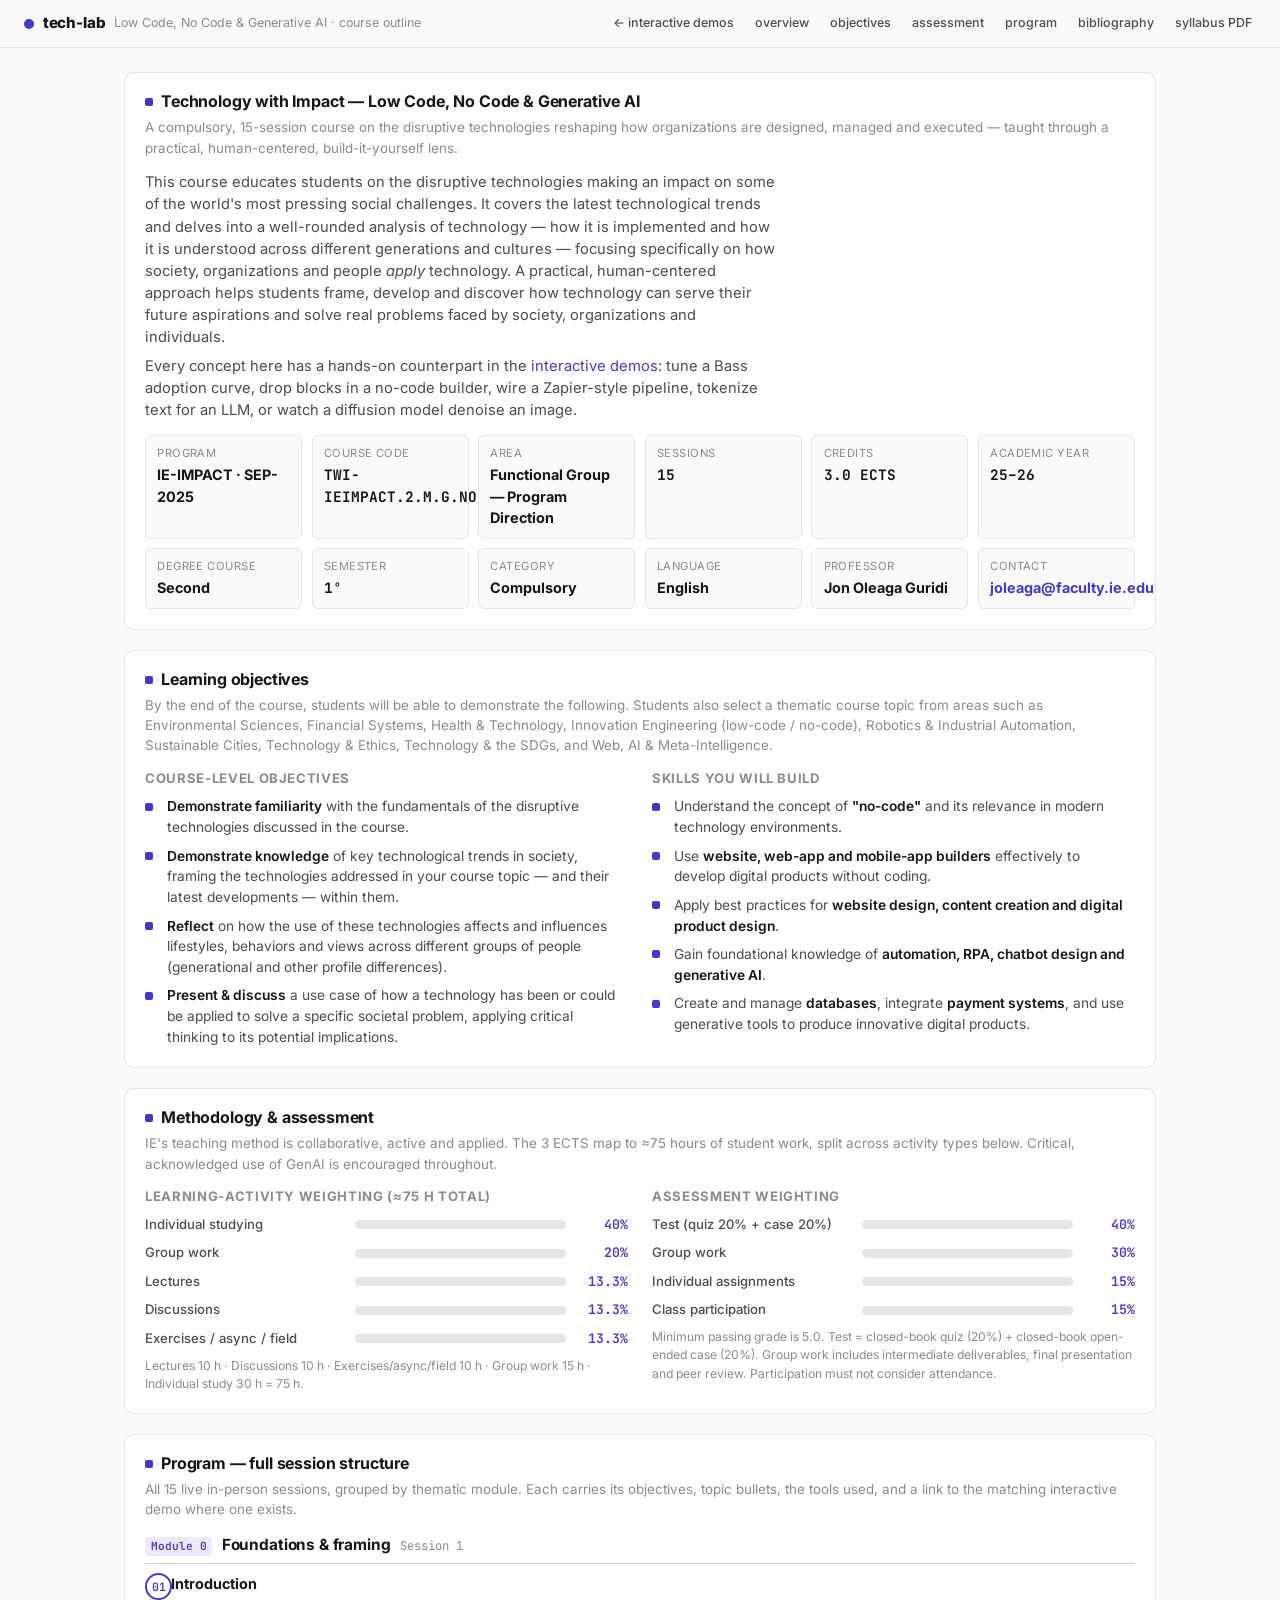
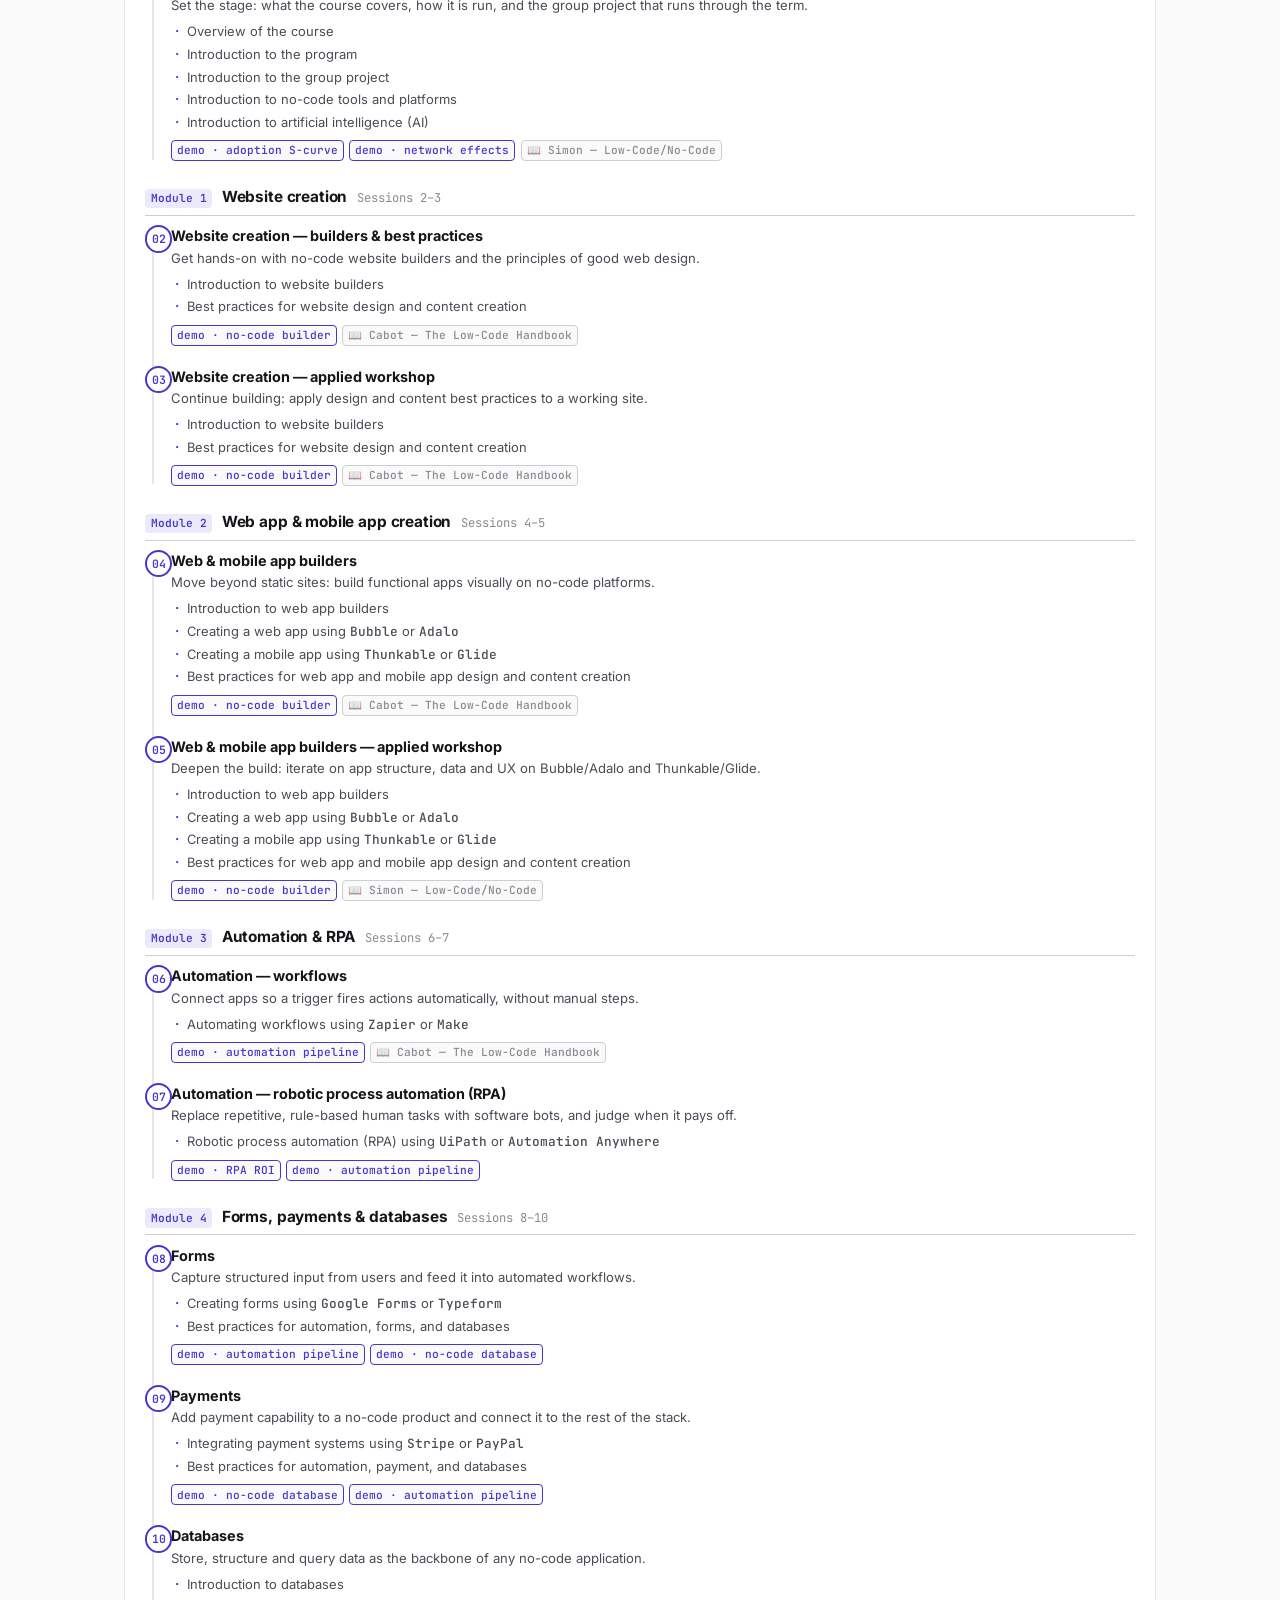
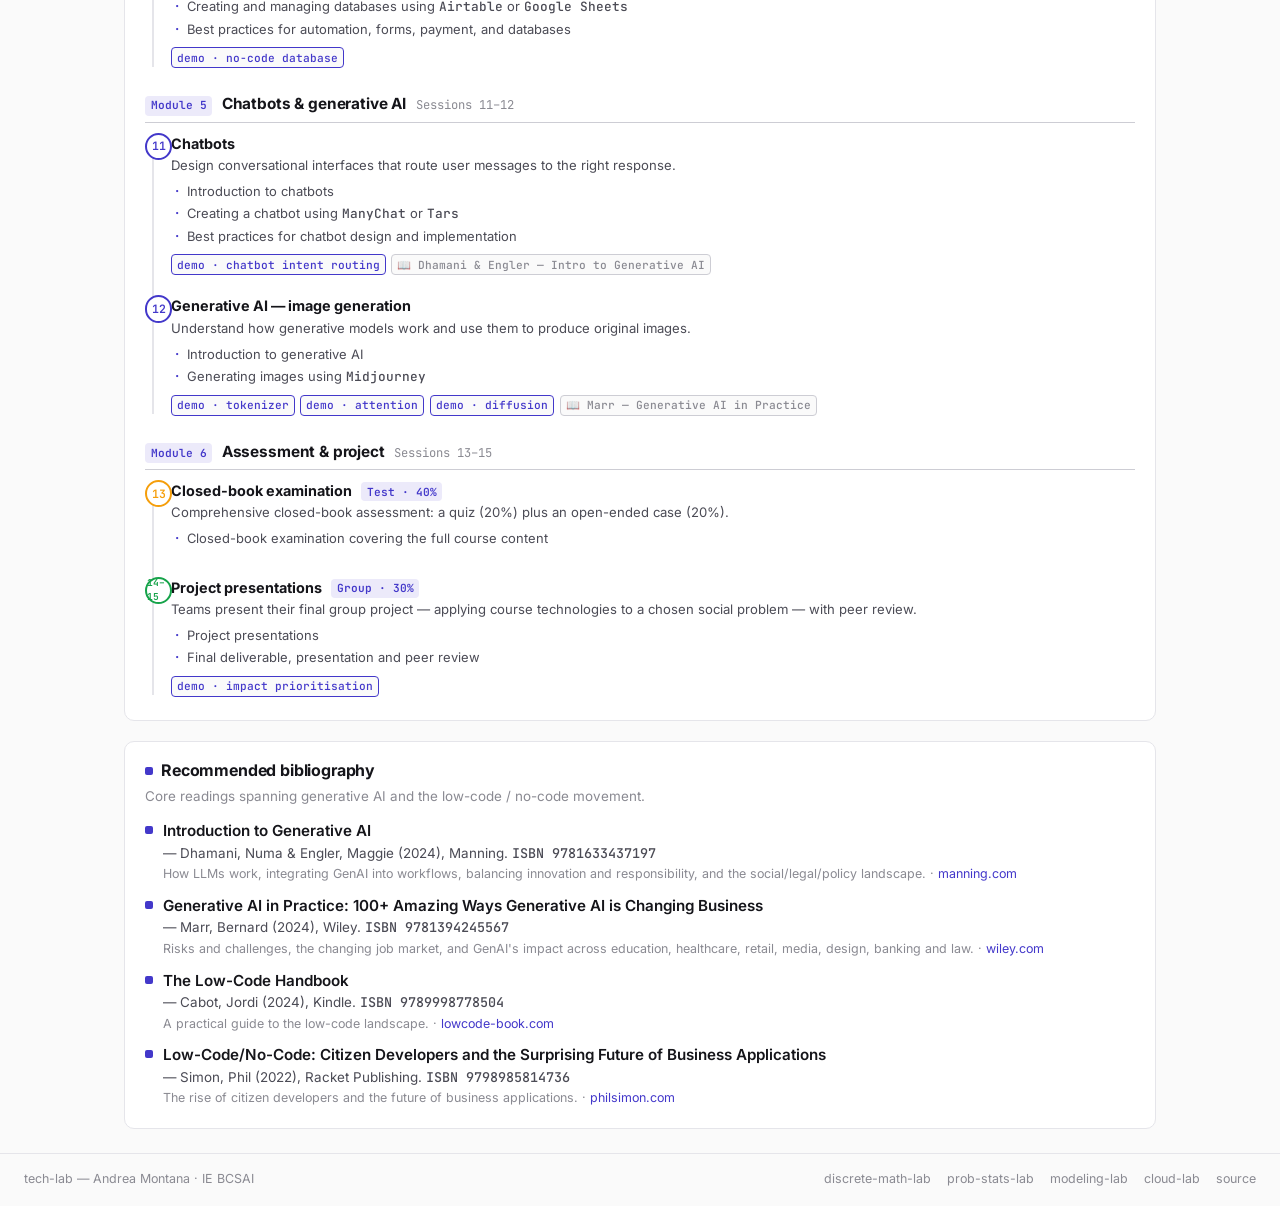
==== course.html @ c37dbdd1 "Add in-depth course-structure page (syllabus-driven)" ====
<!doctype html>
<html lang="en">
  <head>
    <meta charset="UTF-8" />
    <meta name="viewport" content="width=device-width, initial-scale=1.0" />
    <meta name="theme-color" content="#4338CA" />
    <link rel="icon" type="image/svg+xml" href="./favicon.svg" />
    <title>tech-lab · course outline — Low Code, No Code &amp; Generative AI</title>

    <link rel="preconnect" href="https://fonts.googleapis.com" />
    <link rel="preconnect" href="https://fonts.gstatic.com" crossorigin />
    <link href="https://fonts.googleapis.com/css2?family=Inter:wght@400;500;600;700;800&family=JetBrains+Mono:wght@400;500;600&display=swap" rel="stylesheet" />

    <link rel="stylesheet" href="./style.css" />

    <style>
      /* course.html — reuses every :root token from style.css; only adds
         layout helpers specific to the syllabus page. No new palette. */
      .lede { color: var(--ink-soft); font-size: 0.92rem; max-width: 70ch; margin: 0 0 0.85rem; }
      .lede + .lede { margin-top: -0.4rem; }

      /* meta grid */
      .meta-grid {
        display: grid; grid-template-columns: repeat(auto-fit, minmax(150px, 1fr));
        gap: 0.6rem; margin-top: 0.5rem;
      }
      .meta-cell {
        border: 1px solid var(--rule); border-radius: 6px;
        padding: 0.55rem 0.7rem; background: var(--bg);
      }
      .meta-cell .k { color: var(--muted); font-size: 0.7rem; text-transform: uppercase; letter-spacing: 0.04em; }
      .meta-cell .v { color: var(--ink); font-weight: 700; font-size: 0.9rem; margin-top: 0.15rem; }
      .meta-cell .v.mono { font-family: var(--font-mono); }

      /* objective list */
      ul.obj { list-style: none; margin: 0.4rem 0 0; padding: 0; display: flex; flex-direction: column; gap: 0.5rem; }
      ul.obj li {
        position: relative; padding-left: 1.4rem; color: var(--ink-soft); font-size: 0.86rem;
      }
      ul.obj li::before {
        content: ''; position: absolute; left: 0; top: 0.45em;
        width: 8px; height: 8px; border-radius: 2px; background: var(--accent);
      }
      ul.obj li strong { color: var(--ink); font-weight: 600; }

      /* % bars */
      .bars { display: flex; flex-direction: column; gap: 0.55rem; margin-top: 0.4rem; }
      .bar-row { display: grid; grid-template-columns: 200px 1fr 52px; align-items: center; gap: 0.6rem; font-size: 0.82rem; }
      .bar-row .lbl { color: var(--ink-soft); font-weight: 500; }
      .bar-track { background: var(--rule); border-radius: 999px; height: 9px; overflow: hidden; }
      .bar-fill { height: 100%; background: var(--accent); border-radius: 999px; }
      .bar-fill.soft { background: var(--accent-soft); border: 1px solid var(--accent); box-sizing: border-box; }
      .bar-row .pct { font-family: var(--font-mono); font-weight: 600; color: var(--accent); text-align: right; }
      .bar-note { color: var(--muted); font-size: 0.76rem; margin: 0.5rem 0 0; }
      @media (max-width: 560px) { .bar-row { grid-template-columns: 120px 1fr 44px; } }

      .twocol { display: grid; grid-template-columns: 1fr 1fr; gap: 1.5rem; }
      @media (max-width: 760px) { .twocol { grid-template-columns: 1fr; gap: 1rem; } }
      .twocol h3 { font-size: 0.82rem; text-transform: uppercase; letter-spacing: 0.05em; color: var(--muted); margin: 0 0 0.5rem; font-weight: 700; }

      /* module heading */
      .module { margin-top: 1.3rem; }
      .module:first-of-type { margin-top: 0.3rem; }
      .module-head {
        display: flex; align-items: baseline; gap: 0.6rem; flex-wrap: wrap;
        padding-bottom: 0.4rem; border-bottom: 1px solid var(--rule-h);
      }
      .module-head .mtag {
        font-family: var(--font-mono); font-size: 0.7rem; font-weight: 600;
        color: var(--accent); background: var(--accent-soft);
        padding: 0.12em 0.5em; border-radius: 4px; white-space: nowrap;
      }
      .module-head h3 { font-size: 0.96rem; font-weight: 700; color: var(--ink); margin: 0; letter-spacing: -0.01em; }
      .module-head .span { color: var(--muted); font-size: 0.76rem; font-family: var(--font-mono); }

      /* timeline of sessions */
      .timeline { position: relative; margin: 0.6rem 0 0; padding-left: 1.6rem; }
      .timeline::before {
        content: ''; position: absolute; left: 0.42rem; top: 0.3rem; bottom: 0.3rem;
        width: 2px; background: var(--rule);
      }
      .sess { position: relative; padding: 0 0 1.1rem; }
      .sess:last-child { padding-bottom: 0.2rem; }
      .sess .num {
        position: absolute; left: -1.6rem; top: 0;
        width: 1.7rem; height: 1.7rem; border-radius: 999px;
        background: var(--paper); border: 2px solid var(--accent);
        color: var(--accent); font-family: var(--font-mono); font-weight: 600; font-size: 0.72rem;
        display: flex; align-items: center; justify-content: center;
      }
      .sess.exam .num { border-color: var(--warn); color: var(--warn); }
      .sess.proj .num { border-color: var(--good); color: var(--good); font-size: 0.6rem; }
      .sess h4 { font-size: 0.9rem; font-weight: 700; color: var(--ink); margin: 0.15rem 0 0.1rem; }
      .sess .sobj { color: var(--ink-soft); font-size: 0.82rem; margin: 0 0 0.4rem; }
      .sess ul.topics { list-style: none; margin: 0 0 0.5rem; padding: 0; display: flex; flex-direction: column; gap: 0.2rem; }
      .sess ul.topics li { position: relative; padding-left: 1rem; color: var(--ink-soft); font-size: 0.81rem; }
      .sess ul.topics li::before { content: '·'; position: absolute; left: 0.25rem; color: var(--accent); font-weight: 700; }
      .sess ul.topics li .mono { font-family: var(--font-mono); font-size: 0.8rem; }

      .tags { display: flex; flex-wrap: wrap; gap: 0.35rem; }
      .tag {
        font-size: 0.7rem; font-family: var(--font-mono); font-weight: 500;
        color: var(--ink-soft); border: 1px solid var(--rule-h); border-radius: 4px;
        padding: 0.1em 0.45em; background: var(--bg);
      }
      .tag.demo-link { color: var(--accent); border-color: var(--accent); }
      .tag.read { color: var(--muted); }
      .tag.read::before { content: '📖 '; }

      .pill {
        display: inline-block; font-size: 0.7rem; font-family: var(--font-mono); font-weight: 600;
        color: var(--accent); background: var(--accent-soft); padding: 0.1em 0.5em; border-radius: 4px;
        margin-left: 0.4rem; vertical-align: middle;
      }
      .biblio { list-style: none; margin: 0.3rem 0 0; padding: 0; display: flex; flex-direction: column; gap: 0.7rem; }
      .biblio li { font-size: 0.84rem; color: var(--ink-soft); padding-left: 1.1rem; position: relative; }
      .biblio li::before { content: ''; position: absolute; left: 0; top: 0.45em; width: 8px; height: 8px; border-radius: 2px; background: var(--accent); }
      .biblio .title { color: var(--ink); font-weight: 600; }
      .biblio .meta { color: var(--muted); font-size: 0.78rem; }
    </style>
  </head>
  <body>
    <header>
      <div class="title">
        <span class="dot"></span><strong>tech-lab</strong>
        <span class="sub">Low Code, No Code &amp; Generative AI · course outline</span>
      </div>
      <nav>
        <a href="./index.html">← interactive demos</a>
        <a href="#overview">overview</a>
        <a href="#objectives">objectives</a>
        <a href="#assessment">assessment</a>
        <a href="#program">program</a>
        <a href="#biblio">bibliography</a>
        <a href="./SYLLABUS.pdf" target="_blank">syllabus PDF</a>
      </nav>
    </header>

    <main>
      <!-- OVERVIEW + META ------------------------------------------------ -->
      <section class="demo" id="overview">
        <h2>Technology with Impact — Low Code, No Code &amp; Generative AI</h2>
        <p class="cap">A compulsory, 15-session course on the disruptive technologies reshaping how organizations are
          designed, managed and executed — taught through a practical, human-centered, build-it-yourself lens.</p>
        <p class="lede">This course educates students on the disruptive technologies making an impact on some of the
          world's most pressing social challenges. It covers the latest technological trends and delves into a
          well-rounded analysis of technology — how it is implemented and how it is understood across different
          generations and cultures — focusing specifically on how society, organizations and people <em>apply</em>
          technology. A practical, human-centered approach helps students frame, develop and discover how technology can
          serve their future aspirations and solve real problems faced by society, organizations and individuals.</p>
        <p class="lede">Every concept here has a hands-on counterpart in the
          <a href="./index.html">interactive demos</a>: tune a Bass adoption curve, drop blocks in a no-code builder,
          wire a Zapier-style pipeline, tokenize text for an LLM, or watch a diffusion model denoise an image.</p>

        <div class="meta-grid">
          <div class="meta-cell"><div class="k">Program</div><div class="v">IE-IMPACT · SEP-2025</div></div>
          <div class="meta-cell"><div class="k">Course code</div><div class="v mono">TWI-IEIMPACT.2.M.G.NOCODE</div></div>
          <div class="meta-cell"><div class="k">Area</div><div class="v">Functional Group — Program Direction</div></div>
          <div class="meta-cell"><div class="k">Sessions</div><div class="v mono">15</div></div>
          <div class="meta-cell"><div class="k">Credits</div><div class="v mono">3.0 ECTS</div></div>
          <div class="meta-cell"><div class="k">Academic year</div><div class="v mono">25–26</div></div>
          <div class="meta-cell"><div class="k">Degree course</div><div class="v">Second</div></div>
          <div class="meta-cell"><div class="k">Semester</div><div class="v mono">1º</div></div>
          <div class="meta-cell"><div class="k">Category</div><div class="v">Compulsory</div></div>
          <div class="meta-cell"><div class="k">Language</div><div class="v">English</div></div>
          <div class="meta-cell"><div class="k">Professor</div><div class="v">Jon Oleaga Guridi</div></div>
          <div class="meta-cell"><div class="k">Contact</div><div class="v"><a href="mailto:joleaga@faculty.ie.edu">joleaga@faculty.ie.edu</a></div></div>
        </div>
      </section>

      <!-- LEARNING OBJECTIVES ------------------------------------------- -->
      <section class="demo" id="objectives">
        <h2>Learning objectives</h2>
        <p class="cap">By the end of the course, students will be able to demonstrate the following. Students also
          select a thematic course topic from areas such as Environmental Sciences, Financial Systems, Health &amp;
          Technology, Innovation Engineering (low-code / no-code), Robotics &amp; Industrial Automation, Sustainable
          Cities, Technology &amp; Ethics, Technology &amp; the SDGs, and Web, AI &amp; Meta-Intelligence.</p>
        <div class="twocol">
          <div>
            <h3>Course-level objectives</h3>
            <ul class="obj">
              <li><strong>Demonstrate familiarity</strong> with the fundamentals of the disruptive technologies discussed in the course.</li>
              <li><strong>Demonstrate knowledge</strong> of key technological trends in society, framing the technologies addressed in your course topic — and their latest developments — within them.</li>
              <li><strong>Reflect</strong> on how the use of these technologies affects and influences lifestyles, behaviors and views across different groups of people (generational and other profile differences).</li>
              <li><strong>Present &amp; discuss</strong> a use case of how a technology has been or could be applied to solve a specific societal problem, applying critical thinking to its potential implications.</li>
            </ul>
          </div>
          <div>
            <h3>Skills you will build</h3>
            <ul class="obj">
              <li>Understand the concept of <strong>"no-code"</strong> and its relevance in modern technology environments.</li>
              <li>Use <strong>website, web-app and mobile-app builders</strong> effectively to develop digital products without coding.</li>
              <li>Apply best practices for <strong>website design, content creation and digital product design</strong>.</li>
              <li>Gain foundational knowledge of <strong>automation, RPA, chatbot design and generative AI</strong>.</li>
              <li>Create and manage <strong>databases</strong>, integrate <strong>payment systems</strong>, and use generative tools to produce innovative digital products.</li>
            </ul>
          </div>
        </div>
      </section>

      <!-- METHODOLOGY + ASSESSMENT -------------------------------------- -->
      <section class="demo" id="assessment">
        <h2>Methodology &amp; assessment</h2>
        <p class="cap">IE's teaching method is collaborative, active and applied. The 3 ECTS map to ≈75 hours of student
          work, split across activity types below. Critical, acknowledged use of GenAI is encouraged throughout.</p>
        <div class="twocol">
          <div>
            <h3>Learning-activity weighting (≈75 h total)</h3>
            <div class="bars">
              <div class="bar-row"><span class="lbl">Individual studying</span><span class="bar-track"><span class="bar-fill" style="width:40%"></span></span><span class="pct">40%</span></div>
              <div class="bar-row"><span class="lbl">Group work</span><span class="bar-track"><span class="bar-fill" style="width:20%"></span></span><span class="pct">20%</span></div>
              <div class="bar-row"><span class="lbl">Lectures</span><span class="bar-track"><span class="bar-fill" style="width:13.3%"></span></span><span class="pct">13.3%</span></div>
              <div class="bar-row"><span class="lbl">Discussions</span><span class="bar-track"><span class="bar-fill" style="width:13.3%"></span></span><span class="pct">13.3%</span></div>
              <div class="bar-row"><span class="lbl">Exercises / async / field</span><span class="bar-track"><span class="bar-fill" style="width:13.3%"></span></span><span class="pct">13.3%</span></div>
            </div>
            <p class="bar-note">Lectures 10 h · Discussions 10 h · Exercises/async/field 10 h · Group work 15 h · Individual study 30 h = 75 h.</p>
          </div>
          <div>
            <h3>Assessment weighting</h3>
            <div class="bars">
              <div class="bar-row"><span class="lbl">Test (quiz 20% + case 20%)</span><span class="bar-track"><span class="bar-fill" style="width:40%"></span></span><span class="pct">40%</span></div>
              <div class="bar-row"><span class="lbl">Group work</span><span class="bar-track"><span class="bar-fill" style="width:30%"></span></span><span class="pct">30%</span></div>
              <div class="bar-row"><span class="lbl">Individual assignments</span><span class="bar-track"><span class="bar-fill" style="width:15%"></span></span><span class="pct">15%</span></div>
              <div class="bar-row"><span class="lbl">Class participation</span><span class="bar-track"><span class="bar-fill" style="width:15%"></span></span><span class="pct">15%</span></div>
            </div>
            <p class="bar-note">Minimum passing grade is 5.0. Test = closed-book quiz (20%) + closed-book open-ended
              case (20%). Group work includes intermediate deliverables, final presentation and peer review.
              Participation must not consider attendance.</p>
          </div>
        </div>
      </section>

      <!-- FULL PROGRAM -------------------------------------------------- -->
      <section class="demo" id="program">
        <h2>Program — full session structure</h2>
        <p class="cap">All 15 live in-person sessions, grouped by thematic module. Each carries its objectives, topic
          bullets, the tools used, and a link to the matching interactive demo where one exists.</p>

        <!-- MODULE 0 -->
        <div class="module">
          <div class="module-head">
            <span class="mtag">Module 0</span>
            <h3>Foundations &amp; framing</h3>
            <span class="span">Session 1</span>
          </div>
          <div class="timeline">
            <div class="sess">
              <span class="num">01</span>
              <h4>Introduction</h4>
              <p class="sobj">Set the stage: what the course covers, how it is run, and the group project that runs through the term.</p>
              <ul class="topics">
                <li>Overview of the course</li>
                <li>Introduction to the program</li>
                <li>Introduction to the group project</li>
                <li>Introduction to no-code tools and platforms</li>
                <li>Introduction to artificial intelligence (AI)</li>
              </ul>
              <div class="tags">
                <a class="tag demo-link" href="./index.html#scurve">demo · adoption S-curve</a>
                <a class="tag demo-link" href="./index.html#network">demo · network effects</a>
                <span class="tag read">Simon — Low-Code/No-Code</span>
              </div>
            </div>
          </div>
        </div>

        <!-- MODULE 1 -->
        <div class="module">
          <div class="module-head">
            <span class="mtag">Module 1</span>
            <h3>Website creation</h3>
            <span class="span">Sessions 2–3</span>
          </div>
          <div class="timeline">
            <div class="sess">
              <span class="num">02</span>
              <h4>Website creation — builders &amp; best practices</h4>
              <p class="sobj">Get hands-on with no-code website builders and the principles of good web design.</p>
              <ul class="topics">
                <li>Introduction to website builders</li>
                <li>Best practices for website design and content creation</li>
              </ul>
              <div class="tags">
                <a class="tag demo-link" href="./index.html#nocode">demo · no-code builder</a>
                <span class="tag read">Cabot — The Low-Code Handbook</span>
              </div>
            </div>
            <div class="sess">
              <span class="num">03</span>
              <h4>Website creation — applied workshop</h4>
              <p class="sobj">Continue building: apply design and content best practices to a working site.</p>
              <ul class="topics">
                <li>Introduction to website builders</li>
                <li>Best practices for website design and content creation</li>
              </ul>
              <div class="tags">
                <a class="tag demo-link" href="./index.html#nocode">demo · no-code builder</a>
                <span class="tag read">Cabot — The Low-Code Handbook</span>
              </div>
            </div>
          </div>
        </div>

        <!-- MODULE 2 -->
        <div class="module">
          <div class="module-head">
            <span class="mtag">Module 2</span>
            <h3>Web app &amp; mobile app creation</h3>
            <span class="span">Sessions 4–5</span>
          </div>
          <div class="timeline">
            <div class="sess">
              <span class="num">04</span>
              <h4>Web &amp; mobile app builders</h4>
              <p class="sobj">Move beyond static sites: build functional apps visually on no-code platforms.</p>
              <ul class="topics">
                <li>Introduction to web app builders</li>
                <li>Creating a web app using <span class="mono">Bubble</span> or <span class="mono">Adalo</span></li>
                <li>Creating a mobile app using <span class="mono">Thunkable</span> or <span class="mono">Glide</span></li>
                <li>Best practices for web app and mobile app design and content creation</li>
              </ul>
              <div class="tags">
                <a class="tag demo-link" href="./index.html#nocode">demo · no-code builder</a>
                <span class="tag read">Cabot — The Low-Code Handbook</span>
              </div>
            </div>
            <div class="sess">
              <span class="num">05</span>
              <h4>Web &amp; mobile app builders — applied workshop</h4>
              <p class="sobj">Deepen the build: iterate on app structure, data and UX on Bubble/Adalo and Thunkable/Glide.</p>
              <ul class="topics">
                <li>Introduction to web app builders</li>
                <li>Creating a web app using <span class="mono">Bubble</span> or <span class="mono">Adalo</span></li>
                <li>Creating a mobile app using <span class="mono">Thunkable</span> or <span class="mono">Glide</span></li>
                <li>Best practices for web app and mobile app design and content creation</li>
              </ul>
              <div class="tags">
                <a class="tag demo-link" href="./index.html#nocode">demo · no-code builder</a>
                <span class="tag read">Simon — Low-Code/No-Code</span>
              </div>
            </div>
          </div>
        </div>

        <!-- MODULE 3 -->
        <div class="module">
          <div class="module-head">
            <span class="mtag">Module 3</span>
            <h3>Automation &amp; RPA</h3>
            <span class="span">Sessions 6–7</span>
          </div>
          <div class="timeline">
            <div class="sess">
              <span class="num">06</span>
              <h4>Automation — workflows</h4>
              <p class="sobj">Connect apps so a trigger fires actions automatically, without manual steps.</p>
              <ul class="topics">
                <li>Automating workflows using <span class="mono">Zapier</span> or <span class="mono">Make</span></li>
              </ul>
              <div class="tags">
                <a class="tag demo-link" href="./index.html#flow">demo · automation pipeline</a>
                <span class="tag read">Cabot — The Low-Code Handbook</span>
              </div>
            </div>
            <div class="sess">
              <span class="num">07</span>
              <h4>Automation — robotic process automation (RPA)</h4>
              <p class="sobj">Replace repetitive, rule-based human tasks with software bots, and judge when it pays off.</p>
              <ul class="topics">
                <li>Robotic process automation (RPA) using <span class="mono">UiPath</span> or <span class="mono">Automation Anywhere</span></li>
              </ul>
              <div class="tags">
                <a class="tag demo-link" href="./index.html#rpa">demo · RPA ROI</a>
                <a class="tag demo-link" href="./index.html#flow">demo · automation pipeline</a>
              </div>
            </div>
          </div>
        </div>

        <!-- MODULE 4 -->
        <div class="module">
          <div class="module-head">
            <span class="mtag">Module 4</span>
            <h3>Forms, payments &amp; databases</h3>
            <span class="span">Sessions 8–10</span>
          </div>
          <div class="timeline">
            <div class="sess">
              <span class="num">08</span>
              <h4>Forms</h4>
              <p class="sobj">Capture structured input from users and feed it into automated workflows.</p>
              <ul class="topics">
                <li>Creating forms using <span class="mono">Google Forms</span> or <span class="mono">Typeform</span></li>
                <li>Best practices for automation, forms, and databases</li>
              </ul>
              <div class="tags">
                <a class="tag demo-link" href="./index.html#flow">demo · automation pipeline</a>
                <a class="tag demo-link" href="./index.html#db">demo · no-code database</a>
              </div>
            </div>
            <div class="sess">
              <span class="num">09</span>
              <h4>Payments</h4>
              <p class="sobj">Add payment capability to a no-code product and connect it to the rest of the stack.</p>
              <ul class="topics">
                <li>Integrating payment systems using <span class="mono">Stripe</span> or <span class="mono">PayPal</span></li>
                <li>Best practices for automation, payment, and databases</li>
              </ul>
              <div class="tags">
                <a class="tag demo-link" href="./index.html#db">demo · no-code database</a>
                <a class="tag demo-link" href="./index.html#flow">demo · automation pipeline</a>
              </div>
            </div>
            <div class="sess">
              <span class="num">10</span>
              <h4>Databases</h4>
              <p class="sobj">Store, structure and query data as the backbone of any no-code application.</p>
              <ul class="topics">
                <li>Introduction to databases</li>
                <li>Creating and managing databases using <span class="mono">Airtable</span> or <span class="mono">Google Sheets</span></li>
                <li>Best practices for automation, forms, payment, and databases</li>
              </ul>
              <div class="tags">
                <a class="tag demo-link" href="./index.html#db">demo · no-code database</a>
              </div>
            </div>
          </div>
        </div>

        <!-- MODULE 5 -->
        <div class="module">
          <div class="module-head">
            <span class="mtag">Module 5</span>
            <h3>Chatbots &amp; generative AI</h3>
            <span class="span">Sessions 11–12</span>
          </div>
          <div class="timeline">
            <div class="sess">
              <span class="num">11</span>
              <h4>Chatbots</h4>
              <p class="sobj">Design conversational interfaces that route user messages to the right response.</p>
              <ul class="topics">
                <li>Introduction to chatbots</li>
                <li>Creating a chatbot using <span class="mono">ManyChat</span> or <span class="mono">Tars</span></li>
                <li>Best practices for chatbot design and implementation</li>
              </ul>
              <div class="tags">
                <a class="tag demo-link" href="./index.html#bot">demo · chatbot intent routing</a>
                <span class="tag read">Dhamani &amp; Engler — Intro to Generative AI</span>
              </div>
            </div>
            <div class="sess">
              <span class="num">12</span>
              <h4>Generative AI — image generation</h4>
              <p class="sobj">Understand how generative models work and use them to produce original images.</p>
              <ul class="topics">
                <li>Introduction to generative AI</li>
                <li>Generating images using <span class="mono">Midjourney</span></li>
              </ul>
              <div class="tags">
                <a class="tag demo-link" href="./index.html#token">demo · tokenizer</a>
                <a class="tag demo-link" href="./index.html#attn">demo · attention</a>
                <a class="tag demo-link" href="./index.html#diffusion">demo · diffusion</a>
                <span class="tag read">Marr — Generative AI in Practice</span>
              </div>
            </div>
          </div>
        </div>

        <!-- MODULE 6 -->
        <div class="module">
          <div class="module-head">
            <span class="mtag">Module 6</span>
            <h3>Assessment &amp; project</h3>
            <span class="span">Sessions 13–15</span>
          </div>
          <div class="timeline">
            <div class="sess exam">
              <span class="num">13</span>
              <h4>Closed-book examination <span class="pill">Test · 40%</span></h4>
              <p class="sobj">Comprehensive closed-book assessment: a quiz (20%) plus an open-ended case (20%).</p>
              <ul class="topics">
                <li>Closed-book examination covering the full course content</li>
              </ul>
            </div>
            <div class="sess proj">
              <span class="num">14–15</span>
              <h4>Project presentations <span class="pill">Group · 30%</span></h4>
              <p class="sobj">Teams present their final group project — applying course technologies to a chosen social problem — with peer review.</p>
              <ul class="topics">
                <li>Project presentations</li>
                <li>Final deliverable, presentation and peer review</li>
              </ul>
              <div class="tags">
                <a class="tag demo-link" href="./index.html#sdg">demo · impact prioritisation</a>
              </div>
            </div>
          </div>
        </div>
      </section>

      <!-- BIBLIOGRAPHY -------------------------------------------------- -->
      <section class="demo" id="biblio">
        <h2>Recommended bibliography</h2>
        <p class="cap">Core readings spanning generative AI and the low-code / no-code movement.</p>
        <ul class="biblio">
          <li>
            <span class="title">Introduction to Generative AI</span> — Dhamani, Numa &amp; Engler, Maggie (2024), Manning. <span class="mono">ISBN 9781633437197</span><br/>
            <span class="meta">How LLMs work, integrating GenAI into workflows, balancing innovation and responsibility, and the social/legal/policy landscape. ·
            <a href="https://www.manning.com/books/introduction-to-generative-ai" target="_blank">manning.com</a></span>
          </li>
          <li>
            <span class="title">Generative AI in Practice: 100+ Amazing Ways Generative AI is Changing Business</span> — Marr, Bernard (2024), Wiley. <span class="mono">ISBN 9781394245567</span><br/>
            <span class="meta">Risks and challenges, the changing job market, and GenAI's impact across education, healthcare, retail, media, design, banking and law. ·
            <a href="https://www.wiley.com/en-es/Generative+AI+in+Practice%3A+100%2B+Amazing+Ways+Generative+Artificial+Intelligence+is+Changing+Business+and+Society-p-9781394254248" target="_blank">wiley.com</a></span>
          </li>
          <li>
            <span class="title">The Low-Code Handbook</span> — Cabot, Jordi (2024), Kindle. <span class="mono">ISBN 9789998778504</span><br/>
            <span class="meta">A practical guide to the low-code landscape. · <a href="https://lowcode-book.com/" target="_blank">lowcode-book.com</a></span>
          </li>
          <li>
            <span class="title">Low-Code/No-Code: Citizen Developers and the Surprising Future of Business Applications</span> — Simon, Phil (2022), Racket Publishing. <span class="mono">ISBN 9798985814736</span><br/>
            <span class="meta">The rise of citizen developers and the future of business applications. · <a href="https://www.philsimon.com/books/low-code-no-code/" target="_blank">philsimon.com</a></span>
          </li>
        </ul>
      </section>
    </main>

    <footer>
      <span>tech-lab — Andrea Montana · IE BCSAI</span>
      <span class="more">
        <a href="https://github.com/andreaisabelmontana/discrete-math-lab" target="_blank">discrete-math-lab</a>
        <a href="https://github.com/andreaisabelmontana/prob-stats-lab" target="_blank">prob-stats-lab</a>
        <a href="https://github.com/andreaisabelmontana/modeling-lab" target="_blank">modeling-lab</a>
        <a href="https://github.com/andreaisabelmontana/cloud-lab" target="_blank">cloud-lab</a>
        <a href="https://github.com/andreaisabelmontana/tech-lab" target="_blank">source</a>
      </span>
    </footer>
  </body>
</html>
---- style.css ----
/* ============================================================
   tech-lab · the *-lab series design language.
   Minimal: paper white, charcoal ink, one accent, monospace numerics.
   ============================================================ */
:root {
  --bg:       #FAFAFA;
  --paper:    #FFFFFF;
  --ink:      #15151A;
  --ink-soft: #4B4B55;
  --muted:    #8A8A92;
  --rule:     #E5E5EA;
  --rule-h:   #CDCDD4;
  --accent:   #4338CA;
  --accent-soft: rgba(67, 56, 202, 0.10);
  --good:     #16A34A;
  --warn:     #F59E0B;
  --bad:      #DC2626;

  --font-sans: 'Inter', -apple-system, BlinkMacSystemFont, 'Segoe UI', Roboto, sans-serif;
  --font-mono: 'JetBrains Mono', ui-monospace, Menlo, Consolas, monospace;
}

* { box-sizing: border-box; }
html, body { margin: 0; padding: 0; background: var(--bg); color: var(--ink); font-family: var(--font-sans); -webkit-font-smoothing: antialiased; }
body { font-size: 15px; line-height: 1.5; }

a { color: var(--accent); text-decoration: none; border-bottom: 1px dotted transparent; transition: border-color 120ms; }
a:hover { border-bottom-color: var(--accent); }

/* HEADER */
header {
  position: sticky; top: 0; z-index: 30;
  display: flex; align-items: center; justify-content: space-between;
  gap: 1rem; padding: 0.75rem 1.5rem;
  background: rgba(250,250,250,0.92);
  backdrop-filter: saturate(140%) blur(8px);
  border-bottom: 1px solid var(--rule);
}
.title { display: flex; align-items: center; gap: 0.55rem; font-size: 0.95rem; }
.title .dot { width: 10px; height: 10px; border-radius: 999px; background: var(--accent); }
.title strong { font-weight: 800; letter-spacing: -0.01em; }
.title .sub { color: var(--muted); font-size: 0.78rem; }
nav { display: flex; gap: 0.85rem; flex-wrap: wrap; }
nav a {
  color: var(--ink-soft); font-size: 0.78rem; font-weight: 500;
  padding: 0.15em 0.3em;
  border-bottom: 1px dotted transparent;
}
nav a:hover { color: var(--accent); border-bottom-color: var(--accent); }

main { max-width: 1080px; margin: 0 auto; padding: 1.5rem; display: flex; flex-direction: column; gap: 1.25rem; }

/* DEMO CARD */
.demo {
  background: var(--paper);
  border: 1px solid var(--rule);
  border-radius: 10px;
  padding: 1rem 1.25rem 1.25rem;
}
.demo h2 {
  font-size: 1rem; font-weight: 700; letter-spacing: -0.01em;
  margin: 0 0 0.25rem;
  color: var(--ink);
}
.demo h2::before {
  content: ''; display: inline-block;
  width: 8px; height: 8px; border-radius: 2px;
  background: var(--accent);
  margin-right: 0.5em; transform: translateY(-1px);
}
.cap { color: var(--muted); font-size: 0.84rem; margin: 0 0 0.85rem; }

.row {
  display: grid; grid-template-columns: minmax(0, 1.5fr) minmax(220px, 1fr);
  gap: 1rem;
}
@media (max-width: 760px) { .row { grid-template-columns: 1fr; } }

.canvas-wrap {
  background: var(--paper);
  border: 1px solid var(--rule);
  border-radius: 6px;
  overflow: hidden;
}
canvas { display: block; width: 100%; height: auto; }

.ctrls {
  display: flex; flex-direction: column; gap: 0.65rem;
  font-size: 0.84rem;
}
.ctrls label {
  display: flex; flex-direction: column; gap: 0.25rem;
  color: var(--ink-soft);
  font-weight: 500;
}
.ctrls label .mono { color: var(--ink); font-weight: 600; font-size: 0.86rem; }
.ctrls label.check {
  flex-direction: row; align-items: center; gap: 0.4em; cursor: pointer;
}

select, input[type=range], input[type=text], button.btn {
  font-family: inherit; font-size: 0.86rem;
}
select, input[type=text] {
  padding: 0.4em 0.6em;
  border: 1px solid var(--rule-h);
  border-radius: 4px;
  background: var(--paper);
  color: var(--ink);
}
input[type=text] { font-family: var(--font-mono); width: 100%; }
select:focus, input[type=text]:focus { outline: none; border-color: var(--accent); }

.hint { color: var(--muted); font-size: 0.76rem; margin: 0.2rem 0 0; min-height: 1em; }
.hint.err { color: var(--bad); }

input[type=range] {
  -webkit-appearance: none; appearance: none;
  width: 100%; height: 4px;
  background: var(--rule);
  border-radius: 999px;
}
input[type=range]::-webkit-slider-thumb,
input[type=range]::-moz-range-thumb {
  -webkit-appearance: none; appearance: none;
  width: 14px; height: 14px; border-radius: 999px;
  background: var(--accent); border: 0; cursor: pointer;
}

button.btn {
  background: var(--accent); color: #fff; border: 0;
  padding: 0.45em 0.85em; border-radius: 4px; cursor: pointer;
  font-weight: 600;
}
button.btn:hover { filter: brightness(0.92); }
button.btn:active { transform: translateY(1px); }

.readout {
  display: flex; justify-content: space-between; align-items: baseline;
  font-size: 0.82rem;
  padding-top: 0.2rem;
  border-top: 1px dotted var(--rule);
}
.readout span { color: var(--muted); }
.readout strong { color: var(--ink); font-weight: 700; }
.readout strong.big { font-size: 1.15rem; color: var(--accent); }

.mono { font-family: var(--font-mono); font-weight: 500; }

/* FOOTER */
footer {
  border-top: 1px solid var(--rule);
  padding: 1rem 1.5rem;
  display: flex; justify-content: space-between;
  font-size: 0.78rem;
  color: var(--muted);
  flex-wrap: wrap; gap: 0.5rem;
}
footer .more { display: flex; gap: 1rem; }
footer a { color: var(--muted); }
footer a:hover { color: var(--accent); }

/* KaTeX shrink */
.katex { font-size: 0.95em; }
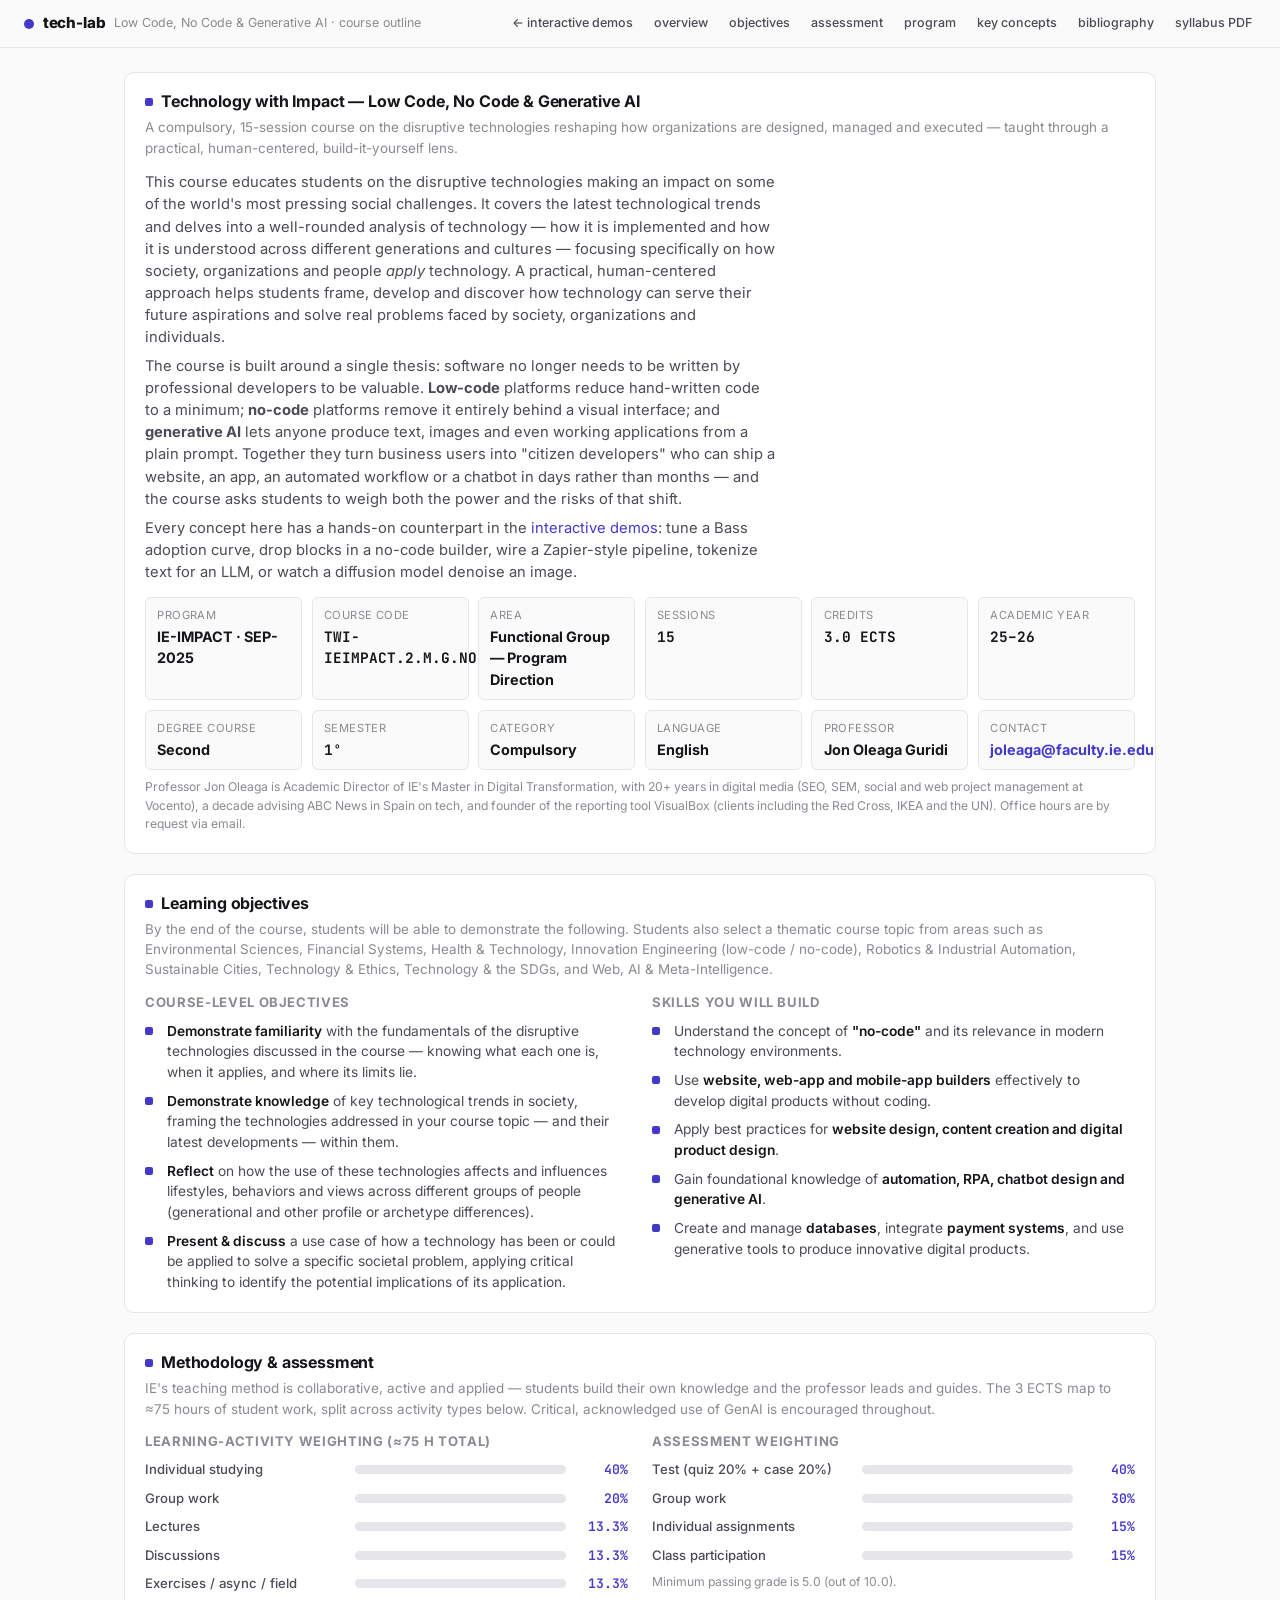
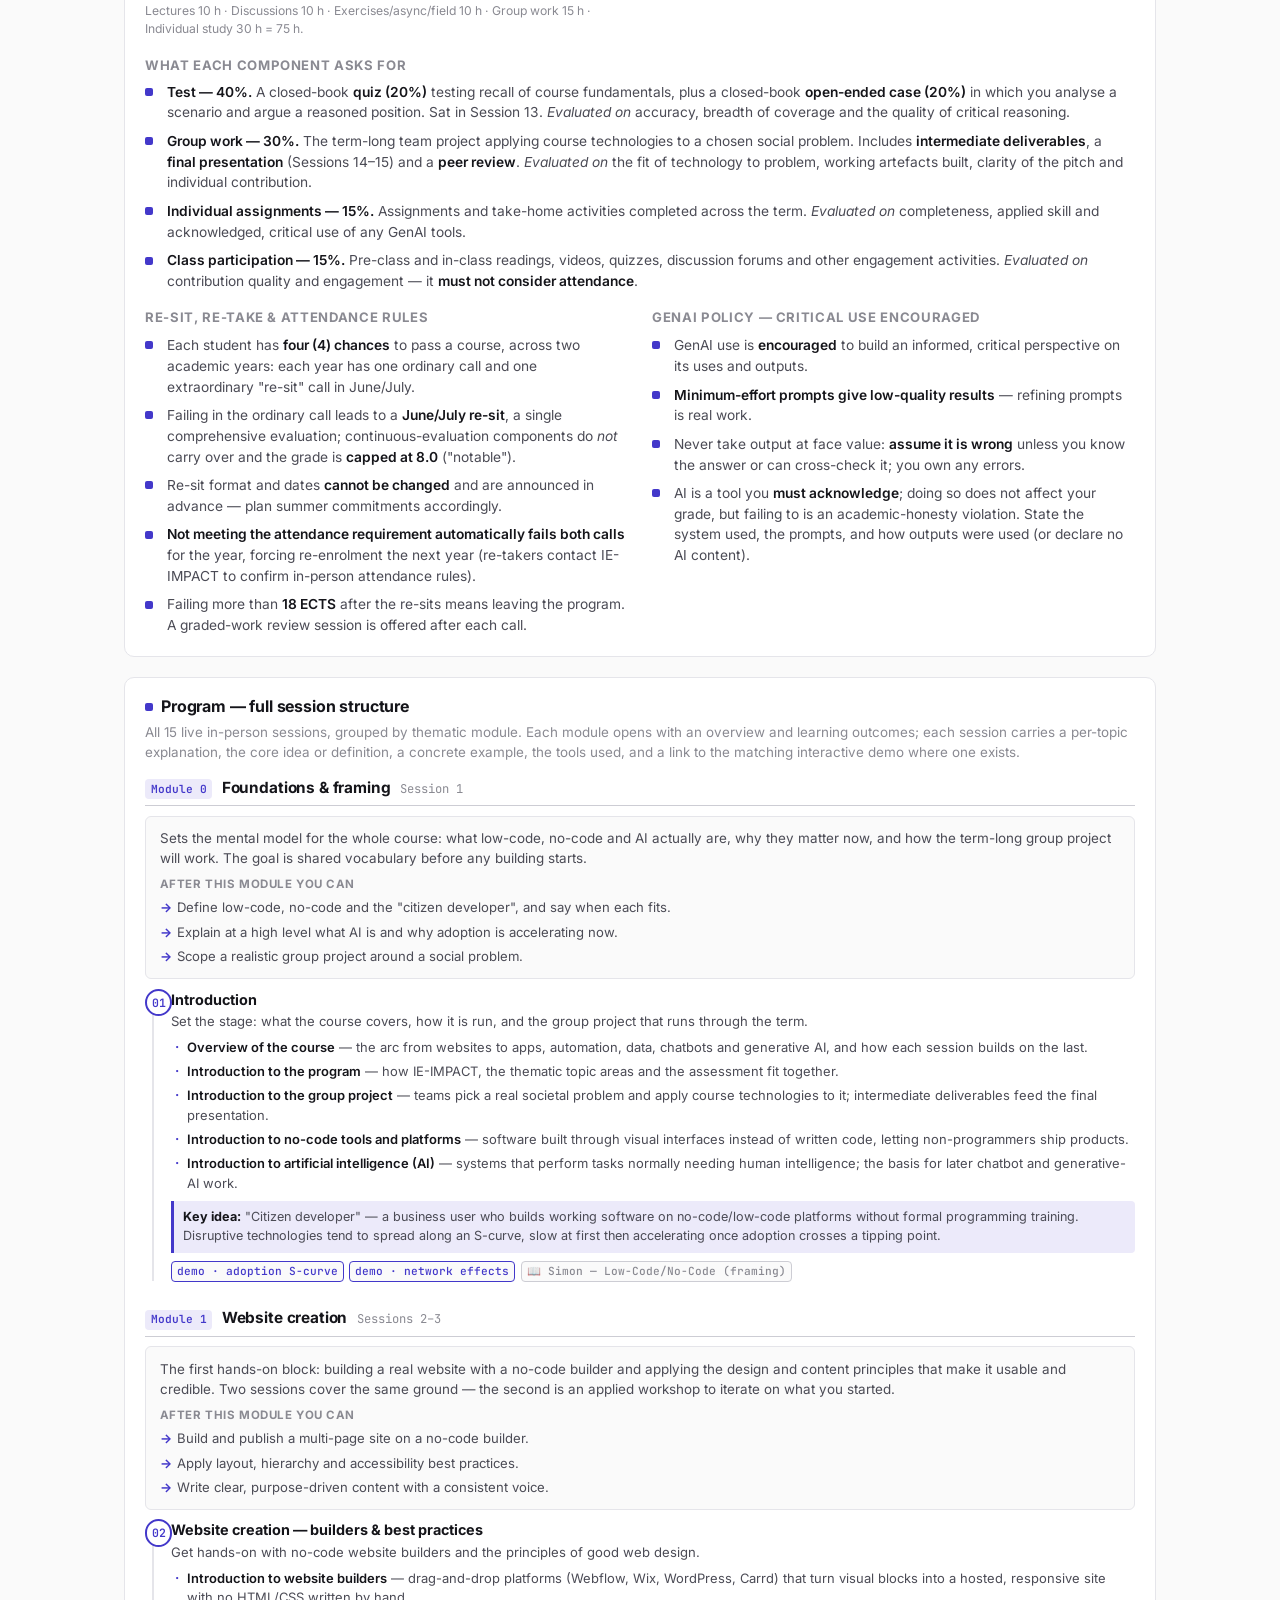
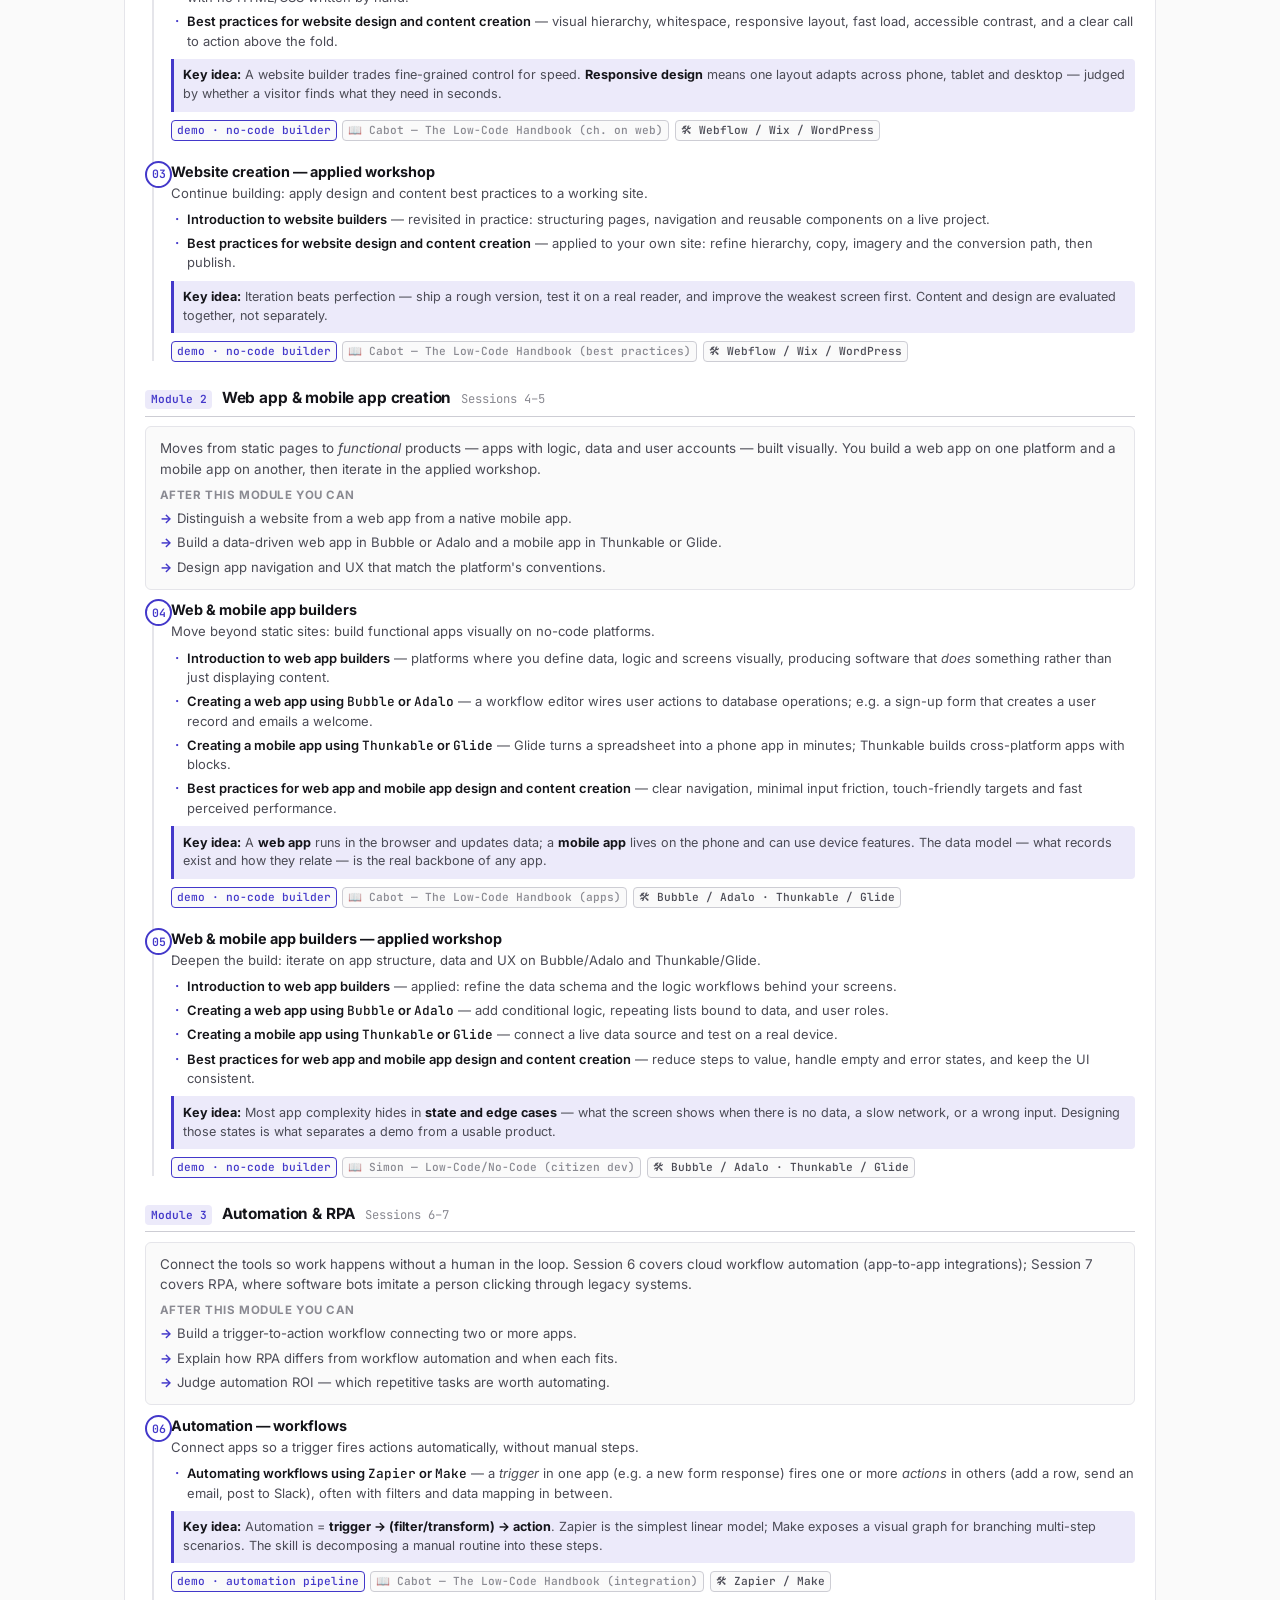
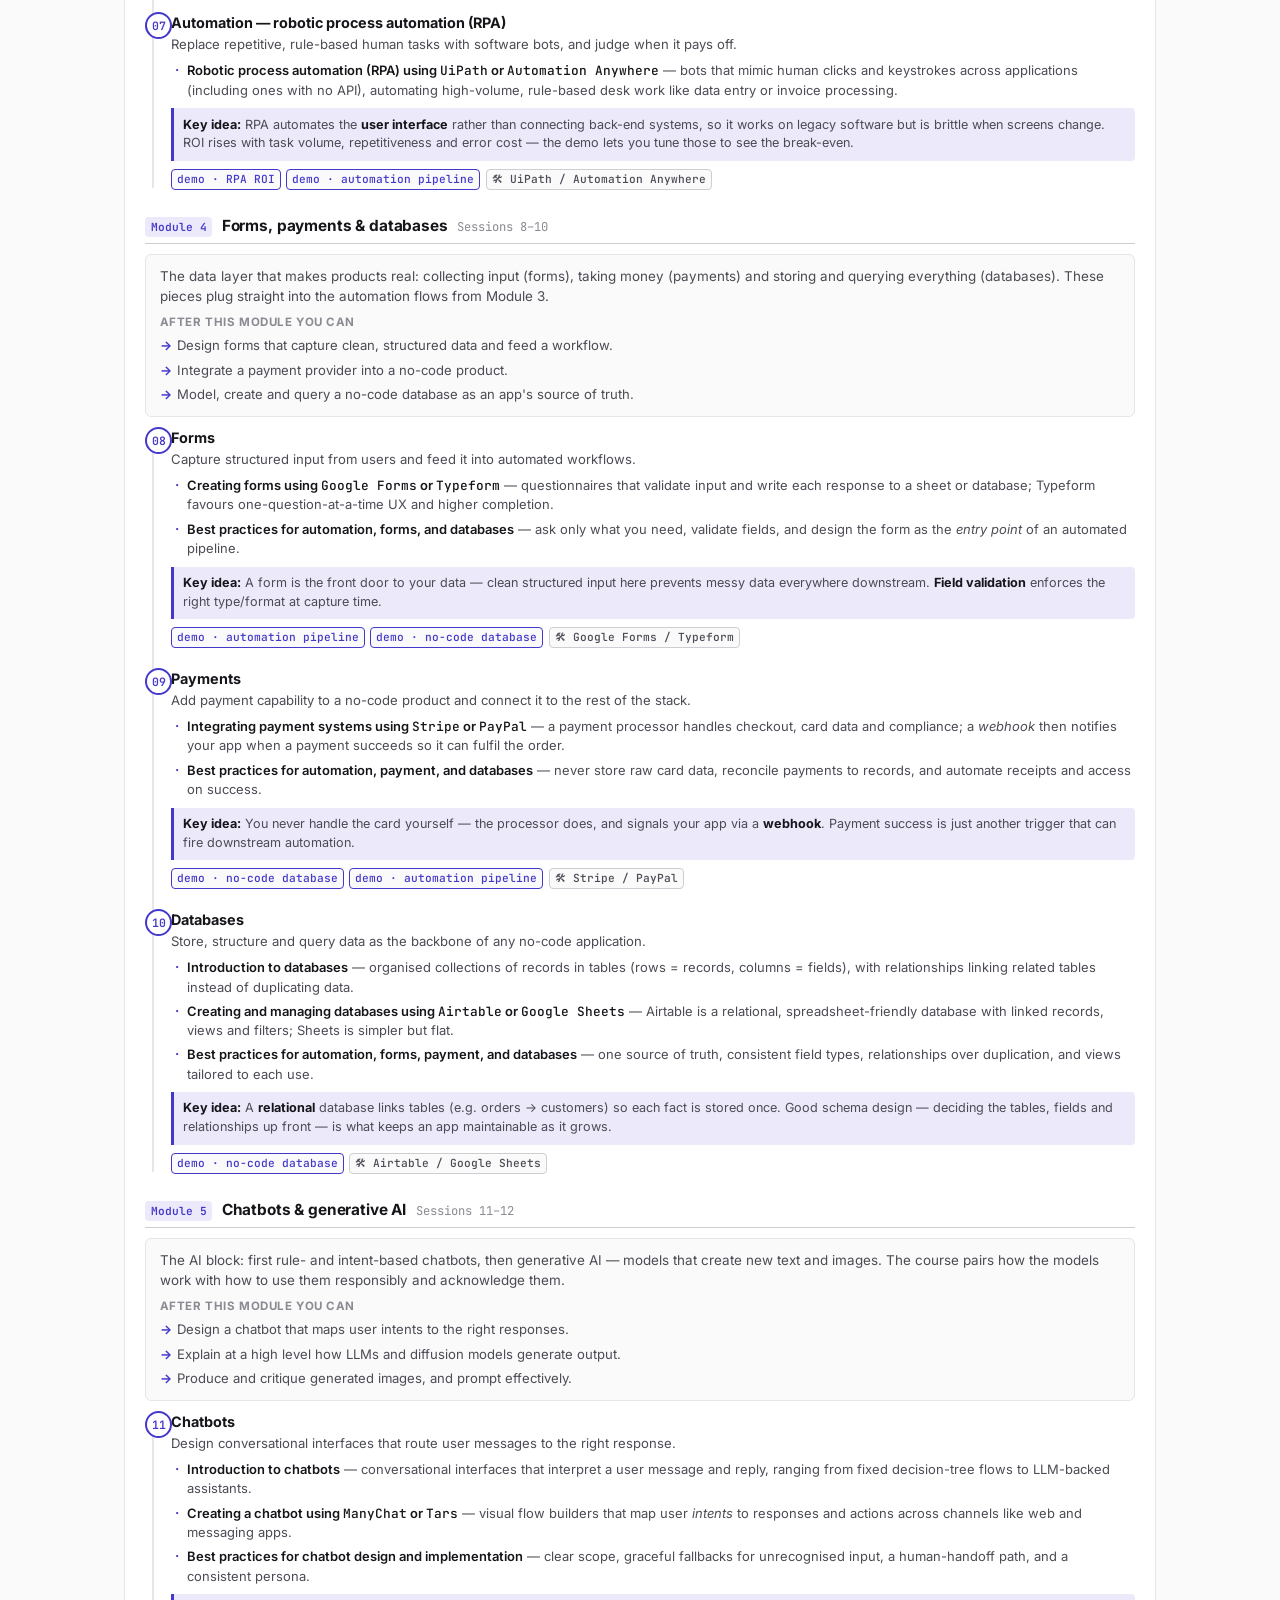
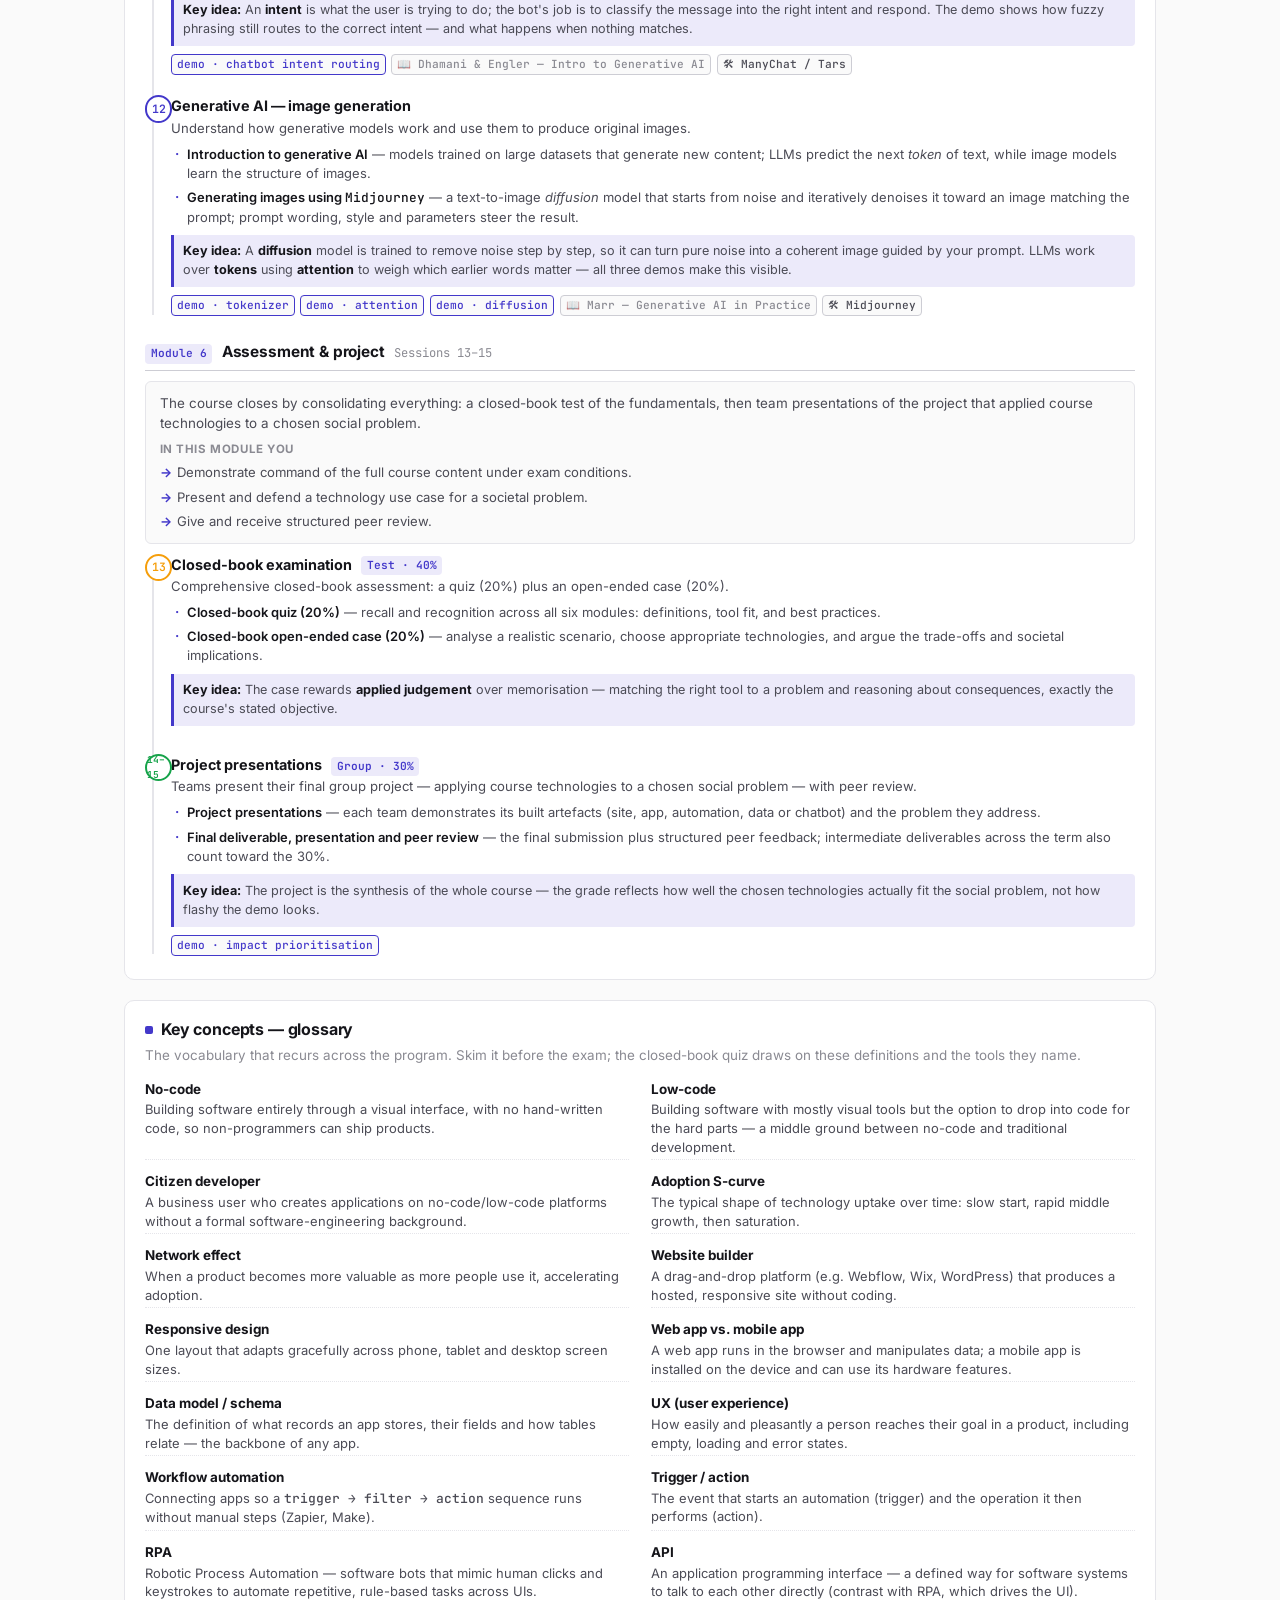
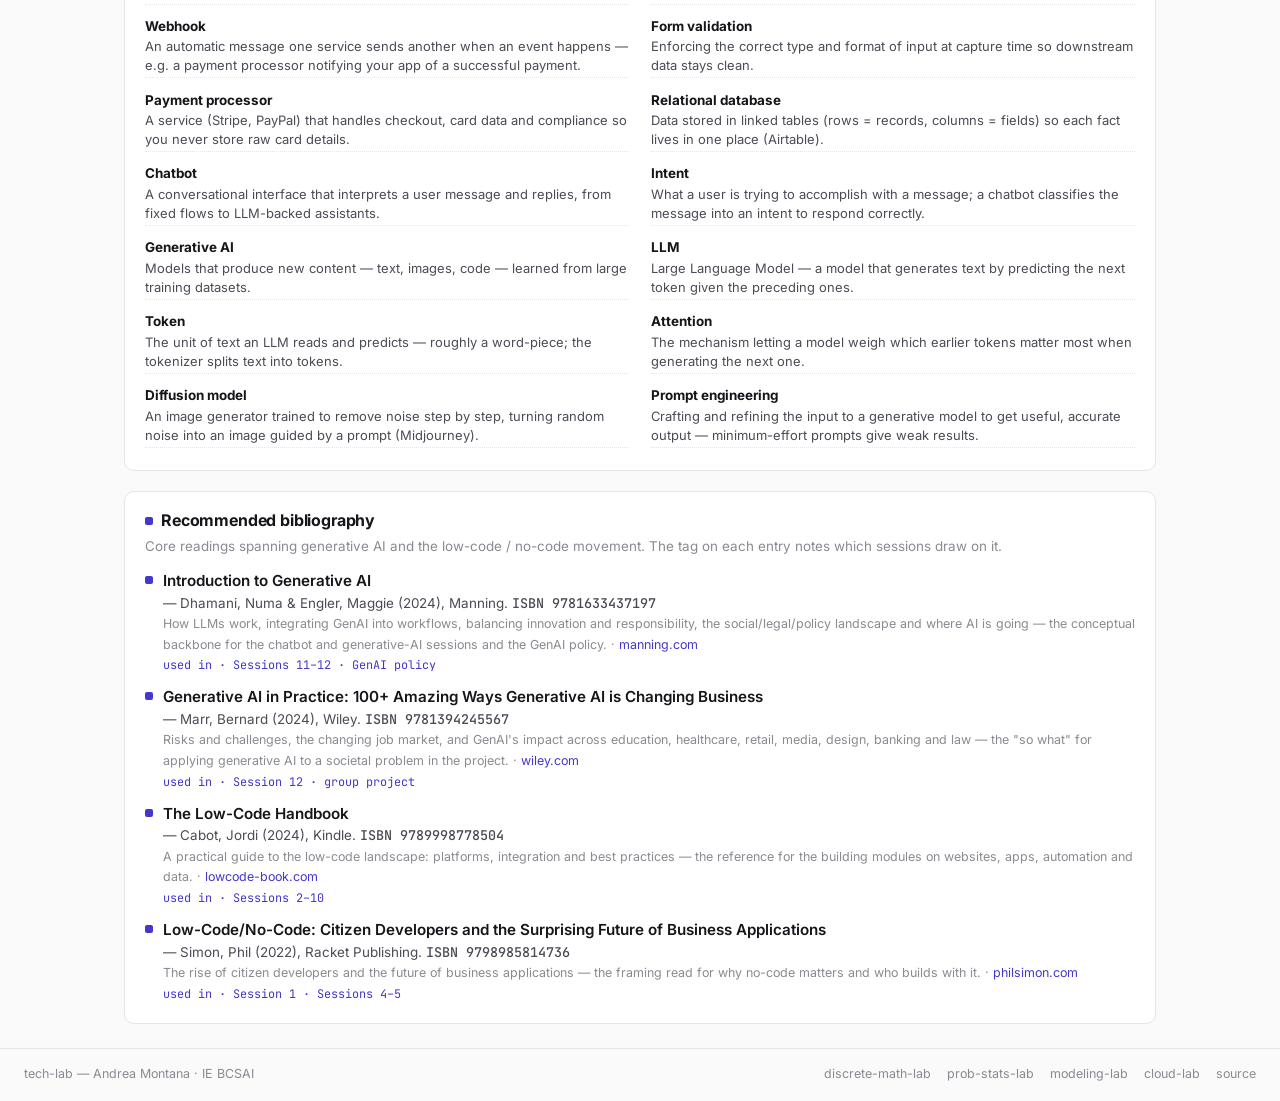
==== commit 878ce66d: "Deepen course-structure page (richer per-session detail, glossary, annotated bibliography)" ====
--- a/course.html
+++ b/course.html
@@ -73,6 +73,23 @@
       .module-head h3 { font-size: 0.96rem; font-weight: 700; color: var(--ink); margin: 0; letter-spacing: -0.01em; }
       .module-head .span { color: var(--muted); font-size: 0.76rem; font-family: var(--font-mono); }
 
+      /* module overview block (enrichment) */
+      .module-intro {
+        margin: 0.6rem 0 0.2rem; padding: 0.7rem 0.85rem;
+        background: var(--bg); border: 1px solid var(--rule); border-radius: 6px;
+      }
+      .module-intro p { color: var(--ink-soft); font-size: 0.84rem; margin: 0 0 0.5rem; }
+      .module-intro p:last-child { margin-bottom: 0; }
+      .module-intro .oc-label {
+        font-size: 0.72rem; text-transform: uppercase; letter-spacing: 0.05em;
+        color: var(--muted); font-weight: 700; margin: 0 0 0.3rem;
+      }
+      ul.outcomes { list-style: none; margin: 0; padding: 0; display: flex; flex-direction: column; gap: 0.3rem; }
+      ul.outcomes li { position: relative; padding-left: 1.1rem; color: var(--ink-soft); font-size: 0.82rem; }
+      ul.outcomes li::before {
+        content: '→'; position: absolute; left: 0; top: 0; color: var(--accent); font-weight: 700; font-size: 0.8rem;
+      }
+
       /* timeline of sessions */
       .timeline { position: relative; margin: 0.6rem 0 0; padding-left: 1.6rem; }
       .timeline::before {
@@ -92,10 +109,19 @@
       .sess.proj .num { border-color: var(--good); color: var(--good); font-size: 0.6rem; }
       .sess h4 { font-size: 0.9rem; font-weight: 700; color: var(--ink); margin: 0.15rem 0 0.1rem; }
       .sess .sobj { color: var(--ink-soft); font-size: 0.82rem; margin: 0 0 0.4rem; }
-      .sess ul.topics { list-style: none; margin: 0 0 0.5rem; padding: 0; display: flex; flex-direction: column; gap: 0.2rem; }
+      .sess ul.topics { list-style: none; margin: 0 0 0.5rem; padding: 0; display: flex; flex-direction: column; gap: 0.3rem; }
       .sess ul.topics li { position: relative; padding-left: 1rem; color: var(--ink-soft); font-size: 0.81rem; }
       .sess ul.topics li::before { content: '·'; position: absolute; left: 0.25rem; color: var(--accent); font-weight: 700; }
       .sess ul.topics li .mono { font-family: var(--font-mono); font-size: 0.8rem; }
+      .sess ul.topics li strong { color: var(--ink); font-weight: 600; }
+
+      /* key idea callout (enrichment) */
+      .keyidea {
+        margin: 0 0 0.5rem; padding: 0.45rem 0.6rem;
+        border-left: 3px solid var(--accent); background: var(--accent-soft);
+        border-radius: 0 4px 4px 0; font-size: 0.79rem; color: var(--ink-soft);
+      }
+      .keyidea b { color: var(--ink); font-weight: 700; }
 
       .tags { display: flex; flex-wrap: wrap; gap: 0.35rem; }
       .tag {
@@ -106,17 +132,28 @@
       .tag.demo-link { color: var(--accent); border-color: var(--accent); }
       .tag.read { color: var(--muted); }
       .tag.read::before { content: '📖 '; }
+      .tag.tool::before { content: '🛠 '; }
 
       .pill {
         display: inline-block; font-size: 0.7rem; font-family: var(--font-mono); font-weight: 600;
         color: var(--accent); background: var(--accent-soft); padding: 0.1em 0.5em; border-radius: 4px;
         margin-left: 0.4rem; vertical-align: middle;
       }
+
+      /* glossary (enrichment) */
+      .glossary { list-style: none; margin: 0.4rem 0 0; padding: 0; display: grid; grid-template-columns: 1fr 1fr; gap: 0.55rem 1.4rem; }
+      @media (max-width: 760px) { .glossary { grid-template-columns: 1fr; } }
+      .glossary dt { color: var(--ink); font-weight: 700; font-size: 0.84rem; }
+      .glossary dt .mono { font-family: var(--font-mono); font-weight: 600; }
+      .glossary dd { margin: 0.1rem 0 0; color: var(--ink-soft); font-size: 0.81rem; line-height: 1.45; }
+      .glossary .gterm { padding-bottom: 0.15rem; border-bottom: 1px dotted var(--rule); margin-bottom: 0.15rem; }
+
       .biblio { list-style: none; margin: 0.3rem 0 0; padding: 0; display: flex; flex-direction: column; gap: 0.7rem; }
       .biblio li { font-size: 0.84rem; color: var(--ink-soft); padding-left: 1.1rem; position: relative; }
       .biblio li::before { content: ''; position: absolute; left: 0; top: 0.45em; width: 8px; height: 8px; border-radius: 2px; background: var(--accent); }
       .biblio .title { color: var(--ink); font-weight: 600; }
       .biblio .meta { color: var(--muted); font-size: 0.78rem; }
+      .biblio .used { color: var(--accent); font-family: var(--font-mono); font-size: 0.74rem; }
     </style>
   </head>
   <body>
@@ -131,6 +168,7 @@
         <a href="#objectives">objectives</a>
         <a href="#assessment">assessment</a>
         <a href="#program">program</a>
+        <a href="#concepts">key concepts</a>
         <a href="#biblio">bibliography</a>
         <a href="./SYLLABUS.pdf" target="_blank">syllabus PDF</a>
       </nav>
@@ -148,6 +186,13 @@
           generations and cultures — focusing specifically on how society, organizations and people <em>apply</em>
           technology. A practical, human-centered approach helps students frame, develop and discover how technology can
           serve their future aspirations and solve real problems faced by society, organizations and individuals.</p>
+        <p class="lede">The course is built around a single thesis: software no longer needs to be written by
+          professional developers to be valuable. <strong>Low-code</strong> platforms reduce hand-written code to a
+          minimum; <strong>no-code</strong> platforms remove it entirely behind a visual interface; and
+          <strong>generative AI</strong> lets anyone produce text, images and even working applications from a plain
+          prompt. Together they turn business users into "citizen developers" who can ship a website, an app, an
+          automated workflow or a chatbot in days rather than months — and the course asks students to weigh both the
+          power and the risks of that shift.</p>
         <p class="lede">Every concept here has a hands-on counterpart in the
           <a href="./index.html">interactive demos</a>: tune a Bass adoption curve, drop blocks in a no-code builder,
           wire a Zapier-style pipeline, tokenize text for an LLM, or watch a diffusion model denoise an image.</p>
@@ -166,6 +211,10 @@
           <div class="meta-cell"><div class="k">Professor</div><div class="v">Jon Oleaga Guridi</div></div>
           <div class="meta-cell"><div class="k">Contact</div><div class="v"><a href="mailto:joleaga@faculty.ie.edu">joleaga@faculty.ie.edu</a></div></div>
         </div>
+        <p class="bar-note">Professor Jon Oleaga is Academic Director of IE's Master in Digital Transformation, with 20+
+          years in digital media (SEO, SEM, social and web project management at Vocento), a decade advising ABC News in
+          Spain on tech, and founder of the reporting tool VisualBox (clients including the Red Cross, IKEA and the UN).
+          Office hours are by request via email.</p>
       </section>
 
       <!-- LEARNING OBJECTIVES ------------------------------------------- -->
@@ -179,10 +228,10 @@
           <div>
             <h3>Course-level objectives</h3>
             <ul class="obj">
-              <li><strong>Demonstrate familiarity</strong> with the fundamentals of the disruptive technologies discussed in the course.</li>
+              <li><strong>Demonstrate familiarity</strong> with the fundamentals of the disruptive technologies discussed in the course — knowing what each one is, when it applies, and where its limits lie.</li>
               <li><strong>Demonstrate knowledge</strong> of key technological trends in society, framing the technologies addressed in your course topic — and their latest developments — within them.</li>
-              <li><strong>Reflect</strong> on how the use of these technologies affects and influences lifestyles, behaviors and views across different groups of people (generational and other profile differences).</li>
-              <li><strong>Present &amp; discuss</strong> a use case of how a technology has been or could be applied to solve a specific societal problem, applying critical thinking to its potential implications.</li>
+              <li><strong>Reflect</strong> on how the use of these technologies affects and influences lifestyles, behaviors and views across different groups of people (generational and other profile or archetype differences).</li>
+              <li><strong>Present &amp; discuss</strong> a use case of how a technology has been or could be applied to solve a specific societal problem, applying critical thinking to identify the potential implications of its application.</li>
             </ul>
           </div>
           <div>
@@ -201,8 +250,9 @@
       <!-- METHODOLOGY + ASSESSMENT -------------------------------------- -->
       <section class="demo" id="assessment">
         <h2>Methodology &amp; assessment</h2>
-        <p class="cap">IE's teaching method is collaborative, active and applied. The 3 ECTS map to ≈75 hours of student
-          work, split across activity types below. Critical, acknowledged use of GenAI is encouraged throughout.</p>
+        <p class="cap">IE's teaching method is collaborative, active and applied — students build their own knowledge
+          and the professor leads and guides. The 3 ECTS map to ≈75 hours of student work, split across activity types
+          below. Critical, acknowledged use of GenAI is encouraged throughout.</p>
         <div class="twocol">
           <div>
             <h3>Learning-activity weighting (≈75 h total)</h3>
@@ -223,9 +273,37 @@
               <div class="bar-row"><span class="lbl">Individual assignments</span><span class="bar-track"><span class="bar-fill" style="width:15%"></span></span><span class="pct">15%</span></div>
               <div class="bar-row"><span class="lbl">Class participation</span><span class="bar-track"><span class="bar-fill" style="width:15%"></span></span><span class="pct">15%</span></div>
             </div>
-            <p class="bar-note">Minimum passing grade is 5.0. Test = closed-book quiz (20%) + closed-book open-ended
-              case (20%). Group work includes intermediate deliverables, final presentation and peer review.
-              Participation must not consider attendance.</p>
+            <p class="bar-note">Minimum passing grade is 5.0 (out of 10.0).</p>
+          </div>
+        </div>
+
+        <h3 style="font-size:0.82rem;text-transform:uppercase;letter-spacing:0.05em;color:var(--muted);margin:1.1rem 0 0.4rem;font-weight:700;">What each component asks for</h3>
+        <ul class="obj">
+          <li><strong>Test — 40%.</strong> A closed-book <strong>quiz (20%)</strong> testing recall of course fundamentals, plus a closed-book <strong>open-ended case (20%)</strong> in which you analyse a scenario and argue a reasoned position. Sat in Session 13. <em>Evaluated on</em> accuracy, breadth of coverage and the quality of critical reasoning.</li>
+          <li><strong>Group work — 30%.</strong> The term-long team project applying course technologies to a chosen social problem. Includes <strong>intermediate deliverables</strong>, a <strong>final presentation</strong> (Sessions 14–15) and a <strong>peer review</strong>. <em>Evaluated on</em> the fit of technology to problem, working artefacts built, clarity of the pitch and individual contribution.</li>
+          <li><strong>Individual assignments — 15%.</strong> Assignments and take-home activities completed across the term. <em>Evaluated on</em> completeness, applied skill and acknowledged, critical use of any GenAI tools.</li>
+          <li><strong>Class participation — 15%.</strong> Pre-class and in-class readings, videos, quizzes, discussion forums and other engagement activities. <em>Evaluated on</em> contribution quality and engagement — it <strong>must not consider attendance</strong>.</li>
+        </ul>
+
+        <div class="twocol" style="margin-top:1rem;">
+          <div>
+            <h3>Re-sit, re-take &amp; attendance rules</h3>
+            <ul class="obj">
+              <li>Each student has <strong>four (4) chances</strong> to pass a course, across two academic years: each year has one ordinary call and one extraordinary "re-sit" call in June/July.</li>
+              <li>Failing in the ordinary call leads to a <strong>June/July re-sit</strong>, a single comprehensive evaluation; continuous-evaluation components do <em>not</em> carry over and the grade is <strong>capped at 8.0</strong> ("notable").</li>
+              <li>Re-sit format and dates <strong>cannot be changed</strong> and are announced in advance — plan summer commitments accordingly.</li>
+              <li><strong>Not meeting the attendance requirement automatically fails both calls</strong> for the year, forcing re-enrolment the next year (re-takers contact IE-IMPACT to confirm in-person attendance rules).</li>
+              <li>Failing more than <strong>18 ECTS</strong> after the re-sits means leaving the program. A graded-work review session is offered after each call.</li>
+            </ul>
+          </div>
+          <div>
+            <h3>GenAI policy — critical use encouraged</h3>
+            <ul class="obj">
+              <li>GenAI use is <strong>encouraged</strong> to build an informed, critical perspective on its uses and outputs.</li>
+              <li><strong>Minimum-effort prompts give low-quality results</strong> — refining prompts is real work.</li>
+              <li>Never take output at face value: <strong>assume it is wrong</strong> unless you know the answer or can cross-check it; you own any errors.</li>
+              <li>AI is a tool you <strong>must acknowledge</strong>; doing so does not affect your grade, but failing to is an academic-honesty violation. State the system used, the prompts, and how outputs were used (or declare no AI content).</li>
+            </ul>
           </div>
         </div>
       </section>
@@ -233,8 +311,9 @@
       <!-- FULL PROGRAM -------------------------------------------------- -->
       <section class="demo" id="program">
         <h2>Program — full session structure</h2>
-        <p class="cap">All 15 live in-person sessions, grouped by thematic module. Each carries its objectives, topic
-          bullets, the tools used, and a link to the matching interactive demo where one exists.</p>
+        <p class="cap">All 15 live in-person sessions, grouped by thematic module. Each module opens with an overview and
+          learning outcomes; each session carries a per-topic explanation, the core idea or definition, a concrete
+          example, the tools used, and a link to the matching interactive demo where one exists.</p>
 
         <!-- MODULE 0 -->
         <div class="module">
@@ -243,22 +322,34 @@
             <h3>Foundations &amp; framing</h3>
             <span class="span">Session 1</span>
           </div>
+          <div class="module-intro">
+            <p>Sets the mental model for the whole course: what low-code, no-code and AI actually are, why they matter
+              now, and how the term-long group project will work. The goal is shared vocabulary before any building
+              starts.</p>
+            <p class="oc-label">After this module you can</p>
+            <ul class="outcomes">
+              <li>Define low-code, no-code and the "citizen developer", and say when each fits.</li>
+              <li>Explain at a high level what AI is and why adoption is accelerating now.</li>
+              <li>Scope a realistic group project around a social problem.</li>
+            </ul>
+          </div>
           <div class="timeline">
             <div class="sess">
               <span class="num">01</span>
               <h4>Introduction</h4>
               <p class="sobj">Set the stage: what the course covers, how it is run, and the group project that runs through the term.</p>
               <ul class="topics">
-                <li>Overview of the course</li>
-                <li>Introduction to the program</li>
-                <li>Introduction to the group project</li>
-                <li>Introduction to no-code tools and platforms</li>
-                <li>Introduction to artificial intelligence (AI)</li>
-              </ul>
+                <li><strong>Overview of the course</strong> — the arc from websites to apps, automation, data, chatbots and generative AI, and how each session builds on the last.</li>
+                <li><strong>Introduction to the program</strong> — how IE-IMPACT, the thematic topic areas and the assessment fit together.</li>
+                <li><strong>Introduction to the group project</strong> — teams pick a real societal problem and apply course technologies to it; intermediate deliverables feed the final presentation.</li>
+                <li><strong>Introduction to no-code tools and platforms</strong> — software built through visual interfaces instead of written code, letting non-programmers ship products.</li>
+                <li><strong>Introduction to artificial intelligence (AI)</strong> — systems that perform tasks normally needing human intelligence; the basis for later chatbot and generative-AI work.</li>
+              </ul>
+              <div class="keyidea"><b>Key idea:</b> "Citizen developer" — a business user who builds working software on no-code/low-code platforms without formal programming training. Disruptive technologies tend to spread along an S-curve, slow at first then accelerating once adoption crosses a tipping point.</div>
               <div class="tags">
                 <a class="tag demo-link" href="./index.html#scurve">demo · adoption S-curve</a>
                 <a class="tag demo-link" href="./index.html#network">demo · network effects</a>
-                <span class="tag read">Simon — Low-Code/No-Code</span>
+                <span class="tag read">Simon — Low-Code/No-Code (framing)</span>
               </div>
             </div>
           </div>
@@ -271,18 +362,31 @@
             <h3>Website creation</h3>
             <span class="span">Sessions 2–3</span>
           </div>
+          <div class="module-intro">
+            <p>The first hands-on block: building a real website with a no-code builder and applying the design and
+              content principles that make it usable and credible. Two sessions cover the same ground — the second is an
+              applied workshop to iterate on what you started.</p>
+            <p class="oc-label">After this module you can</p>
+            <ul class="outcomes">
+              <li>Build and publish a multi-page site on a no-code builder.</li>
+              <li>Apply layout, hierarchy and accessibility best practices.</li>
+              <li>Write clear, purpose-driven content with a consistent voice.</li>
+            </ul>
+          </div>
           <div class="timeline">
             <div class="sess">
               <span class="num">02</span>
               <h4>Website creation — builders &amp; best practices</h4>
               <p class="sobj">Get hands-on with no-code website builders and the principles of good web design.</p>
               <ul class="topics">
-                <li>Introduction to website builders</li>
-                <li>Best practices for website design and content creation</li>
-              </ul>
+                <li><strong>Introduction to website builders</strong> — drag-and-drop platforms (Webflow, Wix, WordPress, Carrd) that turn visual blocks into a hosted, responsive site with no HTML/CSS written by hand.</li>
+                <li><strong>Best practices for website design and content creation</strong> — visual hierarchy, whitespace, responsive layout, fast load, accessible contrast, and a clear call to action above the fold.</li>
+              </ul>
+              <div class="keyidea"><b>Key idea:</b> A website builder trades fine-grained control for speed. <b>Responsive design</b> means one layout adapts across phone, tablet and desktop — judged by whether a visitor finds what they need in seconds.</div>
               <div class="tags">
                 <a class="tag demo-link" href="./index.html#nocode">demo · no-code builder</a>
-                <span class="tag read">Cabot — The Low-Code Handbook</span>
+                <span class="tag read">Cabot — The Low-Code Handbook (ch. on web)</span>
+                <span class="tag tool">Webflow / Wix / WordPress</span>
               </div>
             </div>
             <div class="sess">
@@ -290,12 +394,14 @@
               <h4>Website creation — applied workshop</h4>
               <p class="sobj">Continue building: apply design and content best practices to a working site.</p>
               <ul class="topics">
-                <li>Introduction to website builders</li>
-                <li>Best practices for website design and content creation</li>
-              </ul>
+                <li><strong>Introduction to website builders</strong> — revisited in practice: structuring pages, navigation and reusable components on a live project.</li>
+                <li><strong>Best practices for website design and content creation</strong> — applied to your own site: refine hierarchy, copy, imagery and the conversion path, then publish.</li>
+              </ul>
+              <div class="keyidea"><b>Key idea:</b> Iteration beats perfection — ship a rough version, test it on a real reader, and improve the weakest screen first. Content and design are evaluated together, not separately.</div>
               <div class="tags">
                 <a class="tag demo-link" href="./index.html#nocode">demo · no-code builder</a>
-                <span class="tag read">Cabot — The Low-Code Handbook</span>
+                <span class="tag read">Cabot — The Low-Code Handbook (best practices)</span>
+                <span class="tag tool">Webflow / Wix / WordPress</span>
               </div>
             </div>
           </div>
@@ -308,20 +414,33 @@
             <h3>Web app &amp; mobile app creation</h3>
             <span class="span">Sessions 4–5</span>
           </div>
+          <div class="module-intro">
+            <p>Moves from static pages to <em>functional</em> products — apps with logic, data and user accounts —
+              built visually. You build a web app on one platform and a mobile app on another, then iterate in the
+              applied workshop.</p>
+            <p class="oc-label">After this module you can</p>
+            <ul class="outcomes">
+              <li>Distinguish a website from a web app from a native mobile app.</li>
+              <li>Build a data-driven web app in Bubble or Adalo and a mobile app in Thunkable or Glide.</li>
+              <li>Design app navigation and UX that match the platform's conventions.</li>
+            </ul>
+          </div>
           <div class="timeline">
             <div class="sess">
               <span class="num">04</span>
               <h4>Web &amp; mobile app builders</h4>
               <p class="sobj">Move beyond static sites: build functional apps visually on no-code platforms.</p>
               <ul class="topics">
-                <li>Introduction to web app builders</li>
-                <li>Creating a web app using <span class="mono">Bubble</span> or <span class="mono">Adalo</span></li>
-                <li>Creating a mobile app using <span class="mono">Thunkable</span> or <span class="mono">Glide</span></li>
-                <li>Best practices for web app and mobile app design and content creation</li>
-              </ul>
+                <li><strong>Introduction to web app builders</strong> — platforms where you define data, logic and screens visually, producing software that <em>does</em> something rather than just displaying content.</li>
+                <li><strong>Creating a web app using <span class="mono">Bubble</span> or <span class="mono">Adalo</span></strong> — a workflow editor wires user actions to database operations; e.g. a sign-up form that creates a user record and emails a welcome.</li>
+                <li><strong>Creating a mobile app using <span class="mono">Thunkable</span> or <span class="mono">Glide</span></strong> — Glide turns a spreadsheet into a phone app in minutes; Thunkable builds cross-platform apps with blocks.</li>
+                <li><strong>Best practices for web app and mobile app design and content creation</strong> — clear navigation, minimal input friction, touch-friendly targets and fast perceived performance.</li>
+              </ul>
+              <div class="keyidea"><b>Key idea:</b> A <b>web app</b> runs in the browser and updates data; a <b>mobile app</b> lives on the phone and can use device features. The data model — what records exist and how they relate — is the real backbone of any app.</div>
               <div class="tags">
                 <a class="tag demo-link" href="./index.html#nocode">demo · no-code builder</a>
-                <span class="tag read">Cabot — The Low-Code Handbook</span>
+                <span class="tag read">Cabot — The Low-Code Handbook (apps)</span>
+                <span class="tag tool">Bubble / Adalo · Thunkable / Glide</span>
               </div>
             </div>
             <div class="sess">
@@ -329,14 +448,16 @@
               <h4>Web &amp; mobile app builders — applied workshop</h4>
               <p class="sobj">Deepen the build: iterate on app structure, data and UX on Bubble/Adalo and Thunkable/Glide.</p>
               <ul class="topics">
-                <li>Introduction to web app builders</li>
-                <li>Creating a web app using <span class="mono">Bubble</span> or <span class="mono">Adalo</span></li>
-                <li>Creating a mobile app using <span class="mono">Thunkable</span> or <span class="mono">Glide</span></li>
-                <li>Best practices for web app and mobile app design and content creation</li>
-              </ul>
+                <li><strong>Introduction to web app builders</strong> — applied: refine the data schema and the logic workflows behind your screens.</li>
+                <li><strong>Creating a web app using <span class="mono">Bubble</span> or <span class="mono">Adalo</span></strong> — add conditional logic, repeating lists bound to data, and user roles.</li>
+                <li><strong>Creating a mobile app using <span class="mono">Thunkable</span> or <span class="mono">Glide</span></strong> — connect a live data source and test on a real device.</li>
+                <li><strong>Best practices for web app and mobile app design and content creation</strong> — reduce steps to value, handle empty and error states, and keep the UI consistent.</li>
+              </ul>
+              <div class="keyidea"><b>Key idea:</b> Most app complexity hides in <b>state and edge cases</b> — what the screen shows when there is no data, a slow network, or a wrong input. Designing those states is what separates a demo from a usable product.</div>
               <div class="tags">
                 <a class="tag demo-link" href="./index.html#nocode">demo · no-code builder</a>
-                <span class="tag read">Simon — Low-Code/No-Code</span>
+                <span class="tag read">Simon — Low-Code/No-Code (citizen dev)</span>
+                <span class="tag tool">Bubble / Adalo · Thunkable / Glide</span>
               </div>
             </div>
           </div>
@@ -349,17 +470,30 @@
             <h3>Automation &amp; RPA</h3>
             <span class="span">Sessions 6–7</span>
           </div>
+          <div class="module-intro">
+            <p>Connect the tools so work happens without a human in the loop. Session 6 covers cloud workflow
+              automation (app-to-app integrations); Session 7 covers RPA, where software bots imitate a person clicking
+              through legacy systems.</p>
+            <p class="oc-label">After this module you can</p>
+            <ul class="outcomes">
+              <li>Build a trigger-to-action workflow connecting two or more apps.</li>
+              <li>Explain how RPA differs from workflow automation and when each fits.</li>
+              <li>Judge automation ROI — which repetitive tasks are worth automating.</li>
+            </ul>
+          </div>
           <div class="timeline">
             <div class="sess">
               <span class="num">06</span>
               <h4>Automation — workflows</h4>
               <p class="sobj">Connect apps so a trigger fires actions automatically, without manual steps.</p>
               <ul class="topics">
-                <li>Automating workflows using <span class="mono">Zapier</span> or <span class="mono">Make</span></li>
-              </ul>
+                <li><strong>Automating workflows using <span class="mono">Zapier</span> or <span class="mono">Make</span></strong> — a <em>trigger</em> in one app (e.g. a new form response) fires one or more <em>actions</em> in others (add a row, send an email, post to Slack), often with filters and data mapping in between.</li>
+              </ul>
+              <div class="keyidea"><b>Key idea:</b> Automation = <b>trigger → (filter/transform) → action</b>. Zapier is the simplest linear model; Make exposes a visual graph for branching multi-step scenarios. The skill is decomposing a manual routine into these steps.</div>
               <div class="tags">
                 <a class="tag demo-link" href="./index.html#flow">demo · automation pipeline</a>
-                <span class="tag read">Cabot — The Low-Code Handbook</span>
+                <span class="tag read">Cabot — The Low-Code Handbook (integration)</span>
+                <span class="tag tool">Zapier / Make</span>
               </div>
             </div>
             <div class="sess">
@@ -367,11 +501,13 @@
               <h4>Automation — robotic process automation (RPA)</h4>
               <p class="sobj">Replace repetitive, rule-based human tasks with software bots, and judge when it pays off.</p>
               <ul class="topics">
-                <li>Robotic process automation (RPA) using <span class="mono">UiPath</span> or <span class="mono">Automation Anywhere</span></li>
-              </ul>
+                <li><strong>Robotic process automation (RPA) using <span class="mono">UiPath</span> or <span class="mono">Automation Anywhere</span></strong> — bots that mimic human clicks and keystrokes across applications (including ones with no API), automating high-volume, rule-based desk work like data entry or invoice processing.</li>
+              </ul>
+              <div class="keyidea"><b>Key idea:</b> RPA automates the <b>user interface</b> rather than connecting back-end systems, so it works on legacy software but is brittle when screens change. ROI rises with task volume, repetitiveness and error cost — the demo lets you tune those to see the break-even.</div>
               <div class="tags">
                 <a class="tag demo-link" href="./index.html#rpa">demo · RPA ROI</a>
                 <a class="tag demo-link" href="./index.html#flow">demo · automation pipeline</a>
+                <span class="tag tool">UiPath / Automation Anywhere</span>
               </div>
             </div>
           </div>
@@ -384,18 +520,30 @@
             <h3>Forms, payments &amp; databases</h3>
             <span class="span">Sessions 8–10</span>
           </div>
+          <div class="module-intro">
+            <p>The data layer that makes products real: collecting input (forms), taking money (payments) and storing
+              and querying everything (databases). These pieces plug straight into the automation flows from Module 3.</p>
+            <p class="oc-label">After this module you can</p>
+            <ul class="outcomes">
+              <li>Design forms that capture clean, structured data and feed a workflow.</li>
+              <li>Integrate a payment provider into a no-code product.</li>
+              <li>Model, create and query a no-code database as an app's source of truth.</li>
+            </ul>
+          </div>
           <div class="timeline">
             <div class="sess">
               <span class="num">08</span>
               <h4>Forms</h4>
               <p class="sobj">Capture structured input from users and feed it into automated workflows.</p>
               <ul class="topics">
-                <li>Creating forms using <span class="mono">Google Forms</span> or <span class="mono">Typeform</span></li>
-                <li>Best practices for automation, forms, and databases</li>
-              </ul>
+                <li><strong>Creating forms using <span class="mono">Google Forms</span> or <span class="mono">Typeform</span></strong> — questionnaires that validate input and write each response to a sheet or database; Typeform favours one-question-at-a-time UX and higher completion.</li>
+                <li><strong>Best practices for automation, forms, and databases</strong> — ask only what you need, validate fields, and design the form as the <em>entry point</em> of an automated pipeline.</li>
+              </ul>
+              <div class="keyidea"><b>Key idea:</b> A form is the front door to your data — clean structured input here prevents messy data everywhere downstream. <b>Field validation</b> enforces the right type/format at capture time.</div>
               <div class="tags">
                 <a class="tag demo-link" href="./index.html#flow">demo · automation pipeline</a>
                 <a class="tag demo-link" href="./index.html#db">demo · no-code database</a>
+                <span class="tag tool">Google Forms / Typeform</span>
               </div>
             </div>
             <div class="sess">
@@ -403,12 +551,14 @@
               <h4>Payments</h4>
               <p class="sobj">Add payment capability to a no-code product and connect it to the rest of the stack.</p>
               <ul class="topics">
-                <li>Integrating payment systems using <span class="mono">Stripe</span> or <span class="mono">PayPal</span></li>
-                <li>Best practices for automation, payment, and databases</li>
-              </ul>
+                <li><strong>Integrating payment systems using <span class="mono">Stripe</span> or <span class="mono">PayPal</span></strong> — a payment processor handles checkout, card data and compliance; a <em>webhook</em> then notifies your app when a payment succeeds so it can fulfil the order.</li>
+                <li><strong>Best practices for automation, payment, and databases</strong> — never store raw card data, reconcile payments to records, and automate receipts and access on success.</li>
+              </ul>
+              <div class="keyidea"><b>Key idea:</b> You never handle the card yourself — the processor does, and signals your app via a <b>webhook</b>. Payment success is just another trigger that can fire downstream automation.</div>
               <div class="tags">
                 <a class="tag demo-link" href="./index.html#db">demo · no-code database</a>
                 <a class="tag demo-link" href="./index.html#flow">demo · automation pipeline</a>
+                <span class="tag tool">Stripe / PayPal</span>
               </div>
             </div>
             <div class="sess">
@@ -416,12 +566,14 @@
               <h4>Databases</h4>
               <p class="sobj">Store, structure and query data as the backbone of any no-code application.</p>
               <ul class="topics">
-                <li>Introduction to databases</li>
-                <li>Creating and managing databases using <span class="mono">Airtable</span> or <span class="mono">Google Sheets</span></li>
-                <li>Best practices for automation, forms, payment, and databases</li>
-              </ul>
+                <li><strong>Introduction to databases</strong> — organised collections of records in tables (rows = records, columns = fields), with relationships linking related tables instead of duplicating data.</li>
+                <li><strong>Creating and managing databases using <span class="mono">Airtable</span> or <span class="mono">Google Sheets</span></strong> — Airtable is a relational, spreadsheet-friendly database with linked records, views and filters; Sheets is simpler but flat.</li>
+                <li><strong>Best practices for automation, forms, payment, and databases</strong> — one source of truth, consistent field types, relationships over duplication, and views tailored to each use.</li>
+              </ul>
+              <div class="keyidea"><b>Key idea:</b> A <b>relational</b> database links tables (e.g. orders → customers) so each fact is stored once. Good schema design — deciding the tables, fields and relationships up front — is what keeps an app maintainable as it grows.</div>
               <div class="tags">
                 <a class="tag demo-link" href="./index.html#db">demo · no-code database</a>
+                <span class="tag tool">Airtable / Google Sheets</span>
               </div>
             </div>
           </div>
@@ -434,19 +586,31 @@
             <h3>Chatbots &amp; generative AI</h3>
             <span class="span">Sessions 11–12</span>
           </div>
+          <div class="module-intro">
+            <p>The AI block: first rule- and intent-based chatbots, then generative AI — models that create new text and
+              images. The course pairs how the models work with how to use them responsibly and acknowledge them.</p>
+            <p class="oc-label">After this module you can</p>
+            <ul class="outcomes">
+              <li>Design a chatbot that maps user intents to the right responses.</li>
+              <li>Explain at a high level how LLMs and diffusion models generate output.</li>
+              <li>Produce and critique generated images, and prompt effectively.</li>
+            </ul>
+          </div>
           <div class="timeline">
             <div class="sess">
               <span class="num">11</span>
               <h4>Chatbots</h4>
               <p class="sobj">Design conversational interfaces that route user messages to the right response.</p>
               <ul class="topics">
-                <li>Introduction to chatbots</li>
-                <li>Creating a chatbot using <span class="mono">ManyChat</span> or <span class="mono">Tars</span></li>
-                <li>Best practices for chatbot design and implementation</li>
-              </ul>
+                <li><strong>Introduction to chatbots</strong> — conversational interfaces that interpret a user message and reply, ranging from fixed decision-tree flows to LLM-backed assistants.</li>
+                <li><strong>Creating a chatbot using <span class="mono">ManyChat</span> or <span class="mono">Tars</span></strong> — visual flow builders that map user <em>intents</em> to responses and actions across channels like web and messaging apps.</li>
+                <li><strong>Best practices for chatbot design and implementation</strong> — clear scope, graceful fallbacks for unrecognised input, a human-handoff path, and a consistent persona.</li>
+              </ul>
+              <div class="keyidea"><b>Key idea:</b> An <b>intent</b> is what the user is trying to do; the bot's job is to classify the message into the right intent and respond. The demo shows how fuzzy phrasing still routes to the correct intent — and what happens when nothing matches.</div>
               <div class="tags">
                 <a class="tag demo-link" href="./index.html#bot">demo · chatbot intent routing</a>
                 <span class="tag read">Dhamani &amp; Engler — Intro to Generative AI</span>
+                <span class="tag tool">ManyChat / Tars</span>
               </div>
             </div>
             <div class="sess">
@@ -454,14 +618,16 @@
               <h4>Generative AI — image generation</h4>
               <p class="sobj">Understand how generative models work and use them to produce original images.</p>
               <ul class="topics">
-                <li>Introduction to generative AI</li>
-                <li>Generating images using <span class="mono">Midjourney</span></li>
-              </ul>
+                <li><strong>Introduction to generative AI</strong> — models trained on large datasets that generate new content; LLMs predict the next <em>token</em> of text, while image models learn the structure of images.</li>
+                <li><strong>Generating images using <span class="mono">Midjourney</span></strong> — a text-to-image <em>diffusion</em> model that starts from noise and iteratively denoises it toward an image matching the prompt; prompt wording, style and parameters steer the result.</li>
+              </ul>
+              <div class="keyidea"><b>Key idea:</b> A <b>diffusion</b> model is trained to remove noise step by step, so it can turn pure noise into a coherent image guided by your prompt. LLMs work over <b>tokens</b> using <b>attention</b> to weigh which earlier words matter — all three demos make this visible.</div>
               <div class="tags">
                 <a class="tag demo-link" href="./index.html#token">demo · tokenizer</a>
                 <a class="tag demo-link" href="./index.html#attn">demo · attention</a>
                 <a class="tag demo-link" href="./index.html#diffusion">demo · diffusion</a>
                 <span class="tag read">Marr — Generative AI in Practice</span>
+                <span class="tag tool">Midjourney</span>
               </div>
             </div>
           </div>
@@ -474,53 +640,106 @@
             <h3>Assessment &amp; project</h3>
             <span class="span">Sessions 13–15</span>
           </div>
+          <div class="module-intro">
+            <p>The course closes by consolidating everything: a closed-book test of the fundamentals, then team
+              presentations of the project that applied course technologies to a chosen social problem.</p>
+            <p class="oc-label">In this module you</p>
+            <ul class="outcomes">
+              <li>Demonstrate command of the full course content under exam conditions.</li>
+              <li>Present and defend a technology use case for a societal problem.</li>
+              <li>Give and receive structured peer review.</li>
+            </ul>
+          </div>
           <div class="timeline">
             <div class="sess exam">
               <span class="num">13</span>
               <h4>Closed-book examination <span class="pill">Test · 40%</span></h4>
               <p class="sobj">Comprehensive closed-book assessment: a quiz (20%) plus an open-ended case (20%).</p>
               <ul class="topics">
-                <li>Closed-book examination covering the full course content</li>
-              </ul>
+                <li><strong>Closed-book quiz (20%)</strong> — recall and recognition across all six modules: definitions, tool fit, and best practices.</li>
+                <li><strong>Closed-book open-ended case (20%)</strong> — analyse a realistic scenario, choose appropriate technologies, and argue the trade-offs and societal implications.</li>
+              </ul>
+              <div class="keyidea"><b>Key idea:</b> The case rewards <b>applied judgement</b> over memorisation — matching the right tool to a problem and reasoning about consequences, exactly the course's stated objective.</div>
             </div>
             <div class="sess proj">
               <span class="num">14–15</span>
               <h4>Project presentations <span class="pill">Group · 30%</span></h4>
               <p class="sobj">Teams present their final group project — applying course technologies to a chosen social problem — with peer review.</p>
               <ul class="topics">
-                <li>Project presentations</li>
-                <li>Final deliverable, presentation and peer review</li>
-              </ul>
+                <li><strong>Project presentations</strong> — each team demonstrates its built artefacts (site, app, automation, data or chatbot) and the problem they address.</li>
+                <li><strong>Final deliverable, presentation and peer review</strong> — the final submission plus structured peer feedback; intermediate deliverables across the term also count toward the 30%.</li>
+              </ul>
+              <div class="keyidea"><b>Key idea:</b> The project is the synthesis of the whole course — the grade reflects how well the chosen technologies actually fit the social problem, not how flashy the demo looks.</div>
               <div class="tags">
                 <a class="tag demo-link" href="./index.html#sdg">demo · impact prioritisation</a>
               </div>
             </div>
           </div>
         </div>
+      </section>
+
+      <!-- KEY CONCEPTS GLOSSARY ----------------------------------------- -->
+      <section class="demo" id="concepts">
+        <h2>Key concepts — glossary</h2>
+        <p class="cap">The vocabulary that recurs across the program. Skim it before the exam; the closed-book quiz draws
+          on these definitions and the tools they name.</p>
+        <dl class="glossary">
+          <div class="gterm"><dt>No-code</dt><dd>Building software entirely through a visual interface, with no hand-written code, so non-programmers can ship products.</dd></div>
+          <div class="gterm"><dt>Low-code</dt><dd>Building software with mostly visual tools but the option to drop into code for the hard parts — a middle ground between no-code and traditional development.</dd></div>
+          <div class="gterm"><dt>Citizen developer</dt><dd>A business user who creates applications on no-code/low-code platforms without a formal software-engineering background.</dd></div>
+          <div class="gterm"><dt>Adoption S-curve</dt><dd>The typical shape of technology uptake over time: slow start, rapid middle growth, then saturation.</dd></div>
+          <div class="gterm"><dt>Network effect</dt><dd>When a product becomes more valuable as more people use it, accelerating adoption.</dd></div>
+          <div class="gterm"><dt>Website builder</dt><dd>A drag-and-drop platform (e.g. Webflow, Wix, WordPress) that produces a hosted, responsive site without coding.</dd></div>
+          <div class="gterm"><dt>Responsive design</dt><dd>One layout that adapts gracefully across phone, tablet and desktop screen sizes.</dd></div>
+          <div class="gterm"><dt>Web app vs. mobile app</dt><dd>A web app runs in the browser and manipulates data; a mobile app is installed on the device and can use its hardware features.</dd></div>
+          <div class="gterm"><dt>Data model / schema</dt><dd>The definition of what records an app stores, their fields and how tables relate — the backbone of any app.</dd></div>
+          <div class="gterm"><dt>UX (user experience)</dt><dd>How easily and pleasantly a person reaches their goal in a product, including empty, loading and error states.</dd></div>
+          <div class="gterm"><dt>Workflow automation</dt><dd>Connecting apps so a <span class="mono">trigger → filter → action</span> sequence runs without manual steps (Zapier, Make).</dd></div>
+          <div class="gterm"><dt>Trigger / action</dt><dd>The event that starts an automation (trigger) and the operation it then performs (action).</dd></div>
+          <div class="gterm"><dt>RPA</dt><dd>Robotic Process Automation — software bots that mimic human clicks and keystrokes to automate repetitive, rule-based tasks across UIs.</dd></div>
+          <div class="gterm"><dt>API</dt><dd>An application programming interface — a defined way for software systems to talk to each other directly (contrast with RPA, which drives the UI).</dd></div>
+          <div class="gterm"><dt>Webhook</dt><dd>An automatic message one service sends another when an event happens — e.g. a payment processor notifying your app of a successful payment.</dd></div>
+          <div class="gterm"><dt>Form validation</dt><dd>Enforcing the correct type and format of input at capture time so downstream data stays clean.</dd></div>
+          <div class="gterm"><dt>Payment processor</dt><dd>A service (Stripe, PayPal) that handles checkout, card data and compliance so you never store raw card details.</dd></div>
+          <div class="gterm"><dt>Relational database</dt><dd>Data stored in linked tables (rows = records, columns = fields) so each fact lives in one place (Airtable).</dd></div>
+          <div class="gterm"><dt>Chatbot</dt><dd>A conversational interface that interprets a user message and replies, from fixed flows to LLM-backed assistants.</dd></div>
+          <div class="gterm"><dt>Intent</dt><dd>What a user is trying to accomplish with a message; a chatbot classifies the message into an intent to respond correctly.</dd></div>
+          <div class="gterm"><dt>Generative AI</dt><dd>Models that produce new content — text, images, code — learned from large training datasets.</dd></div>
+          <div class="gterm"><dt>LLM</dt><dd>Large Language Model — a model that generates text by predicting the next token given the preceding ones.</dd></div>
+          <div class="gterm"><dt>Token</dt><dd>The unit of text an LLM reads and predicts — roughly a word-piece; the tokenizer splits text into tokens.</dd></div>
+          <div class="gterm"><dt>Attention</dt><dd>The mechanism letting a model weigh which earlier tokens matter most when generating the next one.</dd></div>
+          <div class="gterm"><dt>Diffusion model</dt><dd>An image generator trained to remove noise step by step, turning random noise into an image guided by a prompt (Midjourney).</dd></div>
+          <div class="gterm"><dt>Prompt engineering</dt><dd>Crafting and refining the input to a generative model to get useful, accurate output — minimum-effort prompts give weak results.</dd></div>
+        </dl>
       </section>
 
       <!-- BIBLIOGRAPHY -------------------------------------------------- -->
       <section class="demo" id="biblio">
         <h2>Recommended bibliography</h2>
-        <p class="cap">Core readings spanning generative AI and the low-code / no-code movement.</p>
+        <p class="cap">Core readings spanning generative AI and the low-code / no-code movement. The tag on each entry
+          notes which sessions draw on it.</p>
         <ul class="biblio">
           <li>
             <span class="title">Introduction to Generative AI</span> — Dhamani, Numa &amp; Engler, Maggie (2024), Manning. <span class="mono">ISBN 9781633437197</span><br/>
-            <span class="meta">How LLMs work, integrating GenAI into workflows, balancing innovation and responsibility, and the social/legal/policy landscape. ·
-            <a href="https://www.manning.com/books/introduction-to-generative-ai" target="_blank">manning.com</a></span>
+            <span class="meta">How LLMs work, integrating GenAI into workflows, balancing innovation and responsibility, the social/legal/policy landscape and where AI is going — the conceptual backbone for the chatbot and generative-AI sessions and the GenAI policy. ·
+            <a href="https://www.manning.com/books/introduction-to-generative-ai" target="_blank">manning.com</a></span><br/>
+            <span class="used">used in · Sessions 11–12 · GenAI policy</span>
           </li>
           <li>
             <span class="title">Generative AI in Practice: 100+ Amazing Ways Generative AI is Changing Business</span> — Marr, Bernard (2024), Wiley. <span class="mono">ISBN 9781394245567</span><br/>
-            <span class="meta">Risks and challenges, the changing job market, and GenAI's impact across education, healthcare, retail, media, design, banking and law. ·
-            <a href="https://www.wiley.com/en-es/Generative+AI+in+Practice%3A+100%2B+Amazing+Ways+Generative+Artificial+Intelligence+is+Changing+Business+and+Society-p-9781394254248" target="_blank">wiley.com</a></span>
+            <span class="meta">Risks and challenges, the changing job market, and GenAI's impact across education, healthcare, retail, media, design, banking and law — the "so what" for applying generative AI to a societal problem in the project. ·
+            <a href="https://www.wiley.com/en-es/Generative+AI+in+Practice%3A+100%2B+Amazing+Ways+Generative+Artificial+Intelligence+is+Changing+Business+and+Society-p-9781394254248" target="_blank">wiley.com</a></span><br/>
+            <span class="used">used in · Session 12 · group project</span>
           </li>
           <li>
             <span class="title">The Low-Code Handbook</span> — Cabot, Jordi (2024), Kindle. <span class="mono">ISBN 9789998778504</span><br/>
-            <span class="meta">A practical guide to the low-code landscape. · <a href="https://lowcode-book.com/" target="_blank">lowcode-book.com</a></span>
+            <span class="meta">A practical guide to the low-code landscape: platforms, integration and best practices — the reference for the building modules on websites, apps, automation and data. · <a href="https://lowcode-book.com/" target="_blank">lowcode-book.com</a></span><br/>
+            <span class="used">used in · Sessions 2–10</span>
           </li>
           <li>
             <span class="title">Low-Code/No-Code: Citizen Developers and the Surprising Future of Business Applications</span> — Simon, Phil (2022), Racket Publishing. <span class="mono">ISBN 9798985814736</span><br/>
-            <span class="meta">The rise of citizen developers and the future of business applications. · <a href="https://www.philsimon.com/books/low-code-no-code/" target="_blank">philsimon.com</a></span>
+            <span class="meta">The rise of citizen developers and the future of business applications — the framing read for why no-code matters and who builds with it. · <a href="https://www.philsimon.com/books/low-code-no-code/" target="_blank">philsimon.com</a></span><br/>
+            <span class="used">used in · Session 1 · Sessions 4–5</span>
           </li>
         </ul>
       </section>
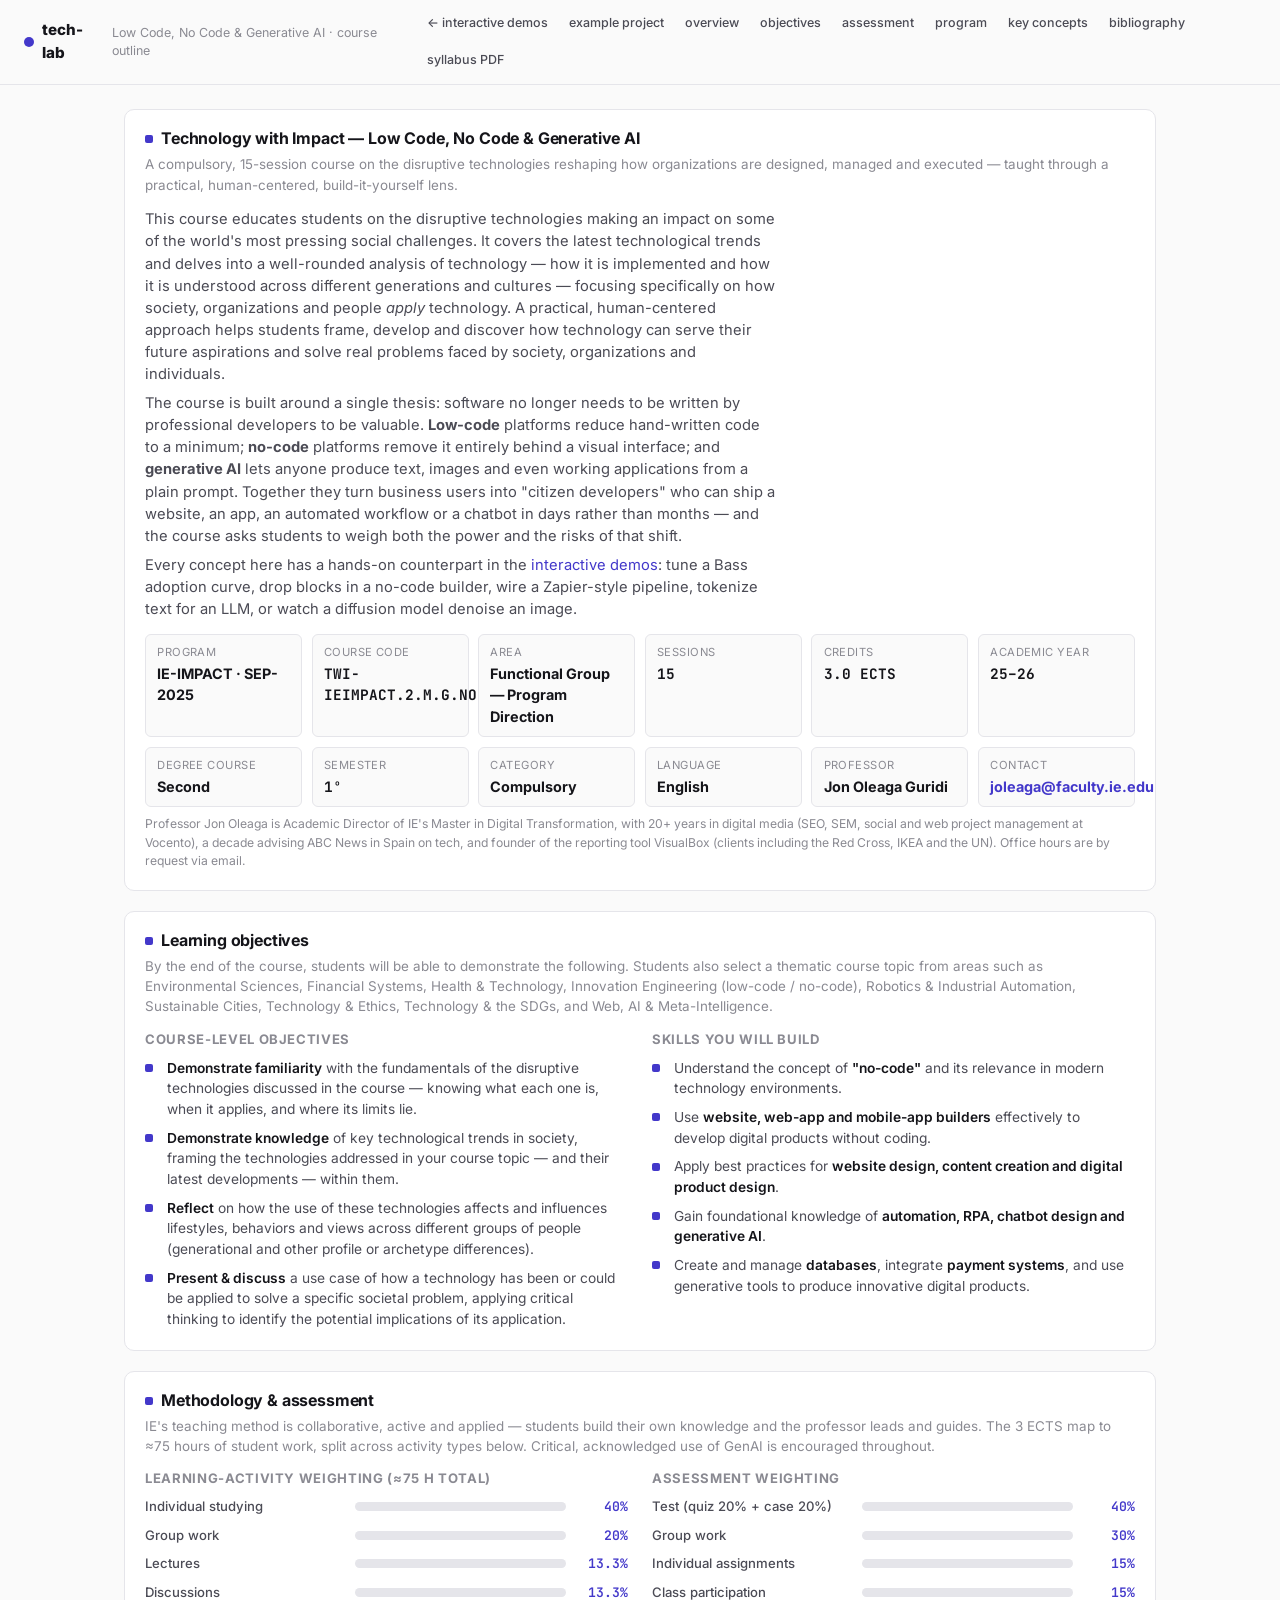
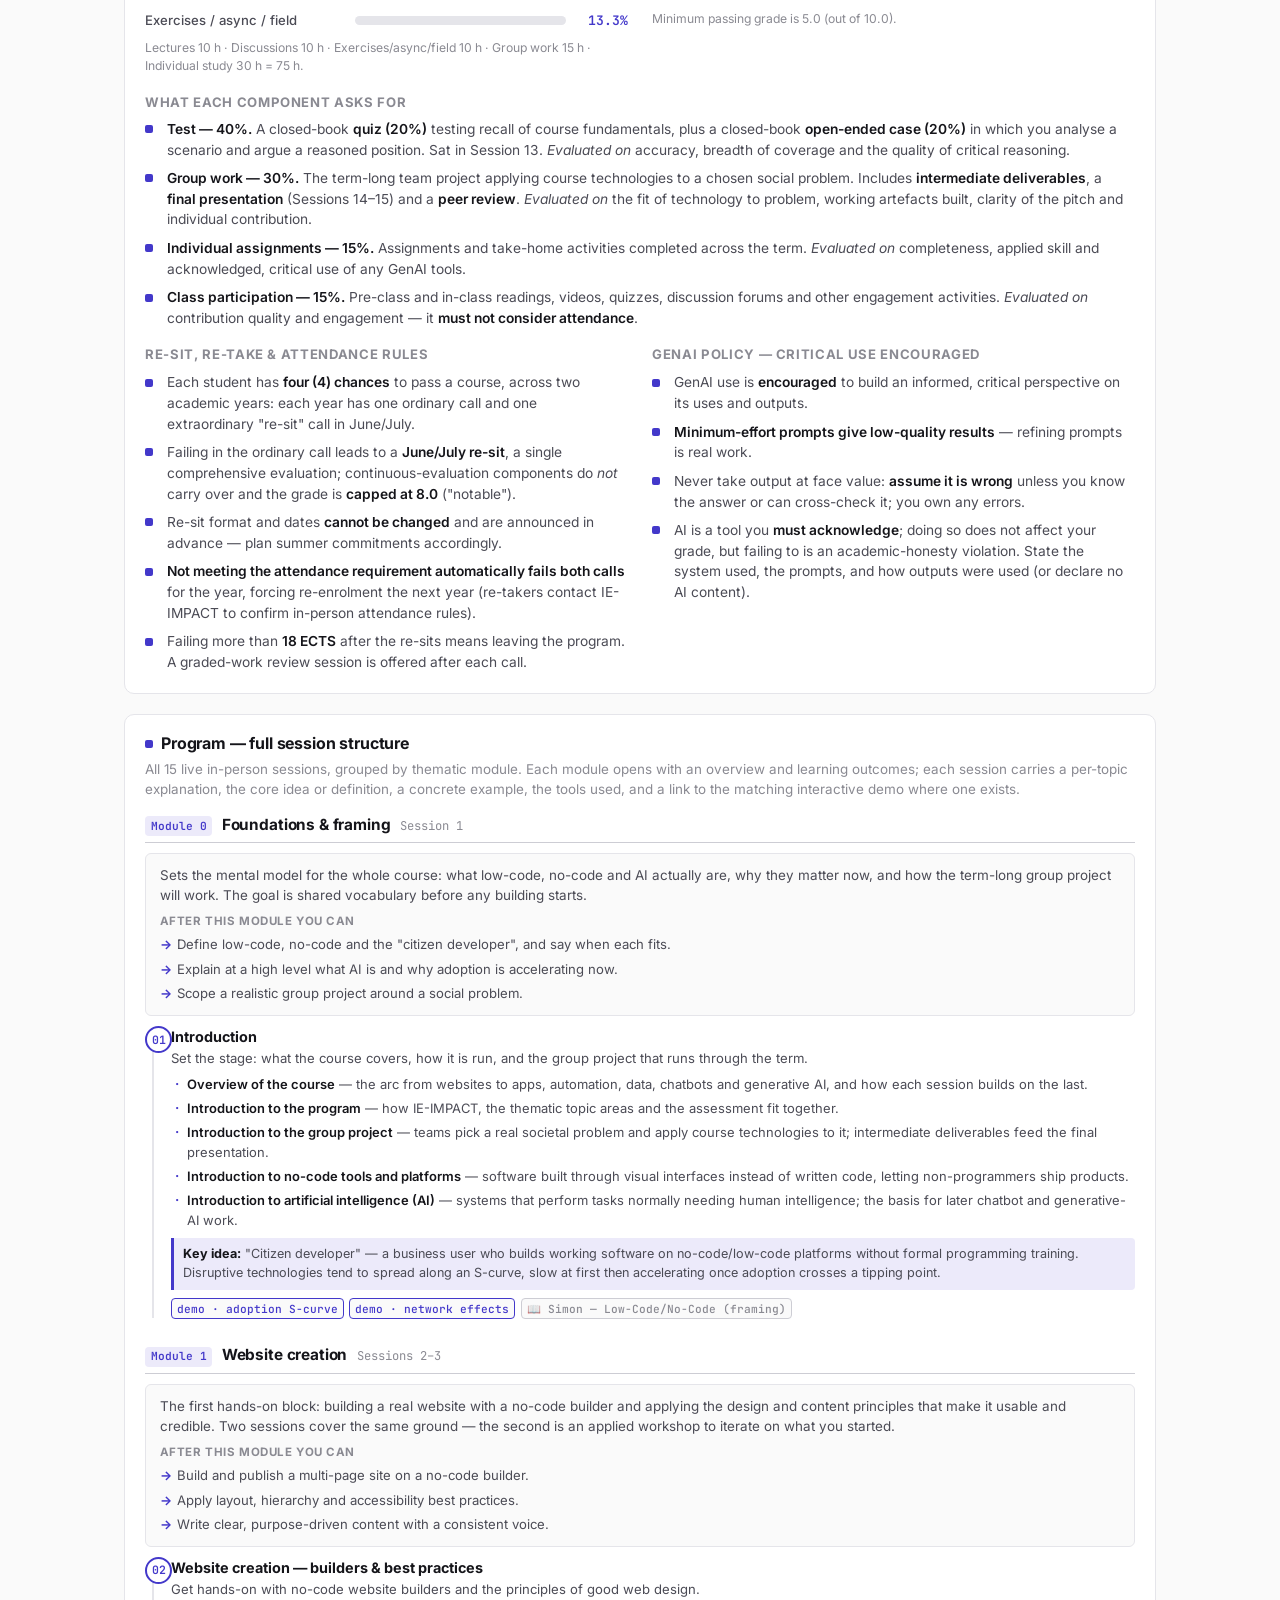
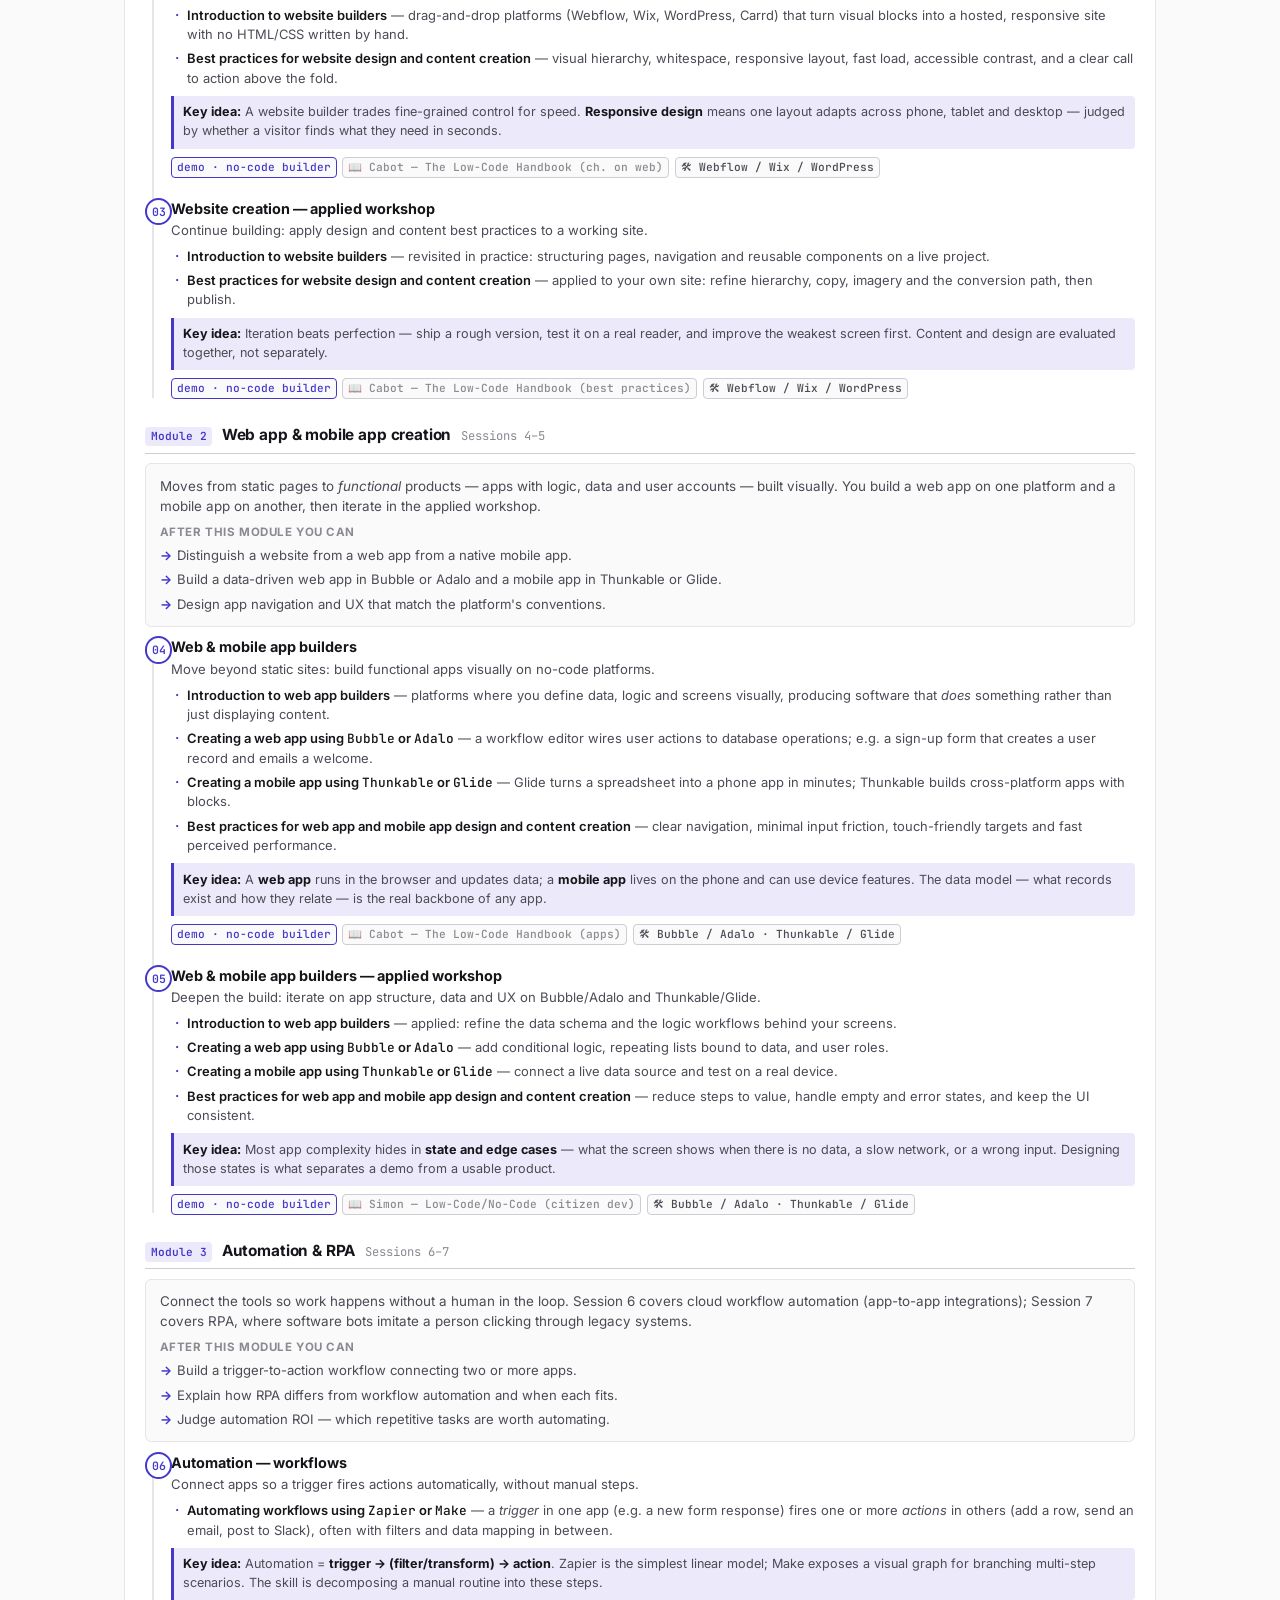
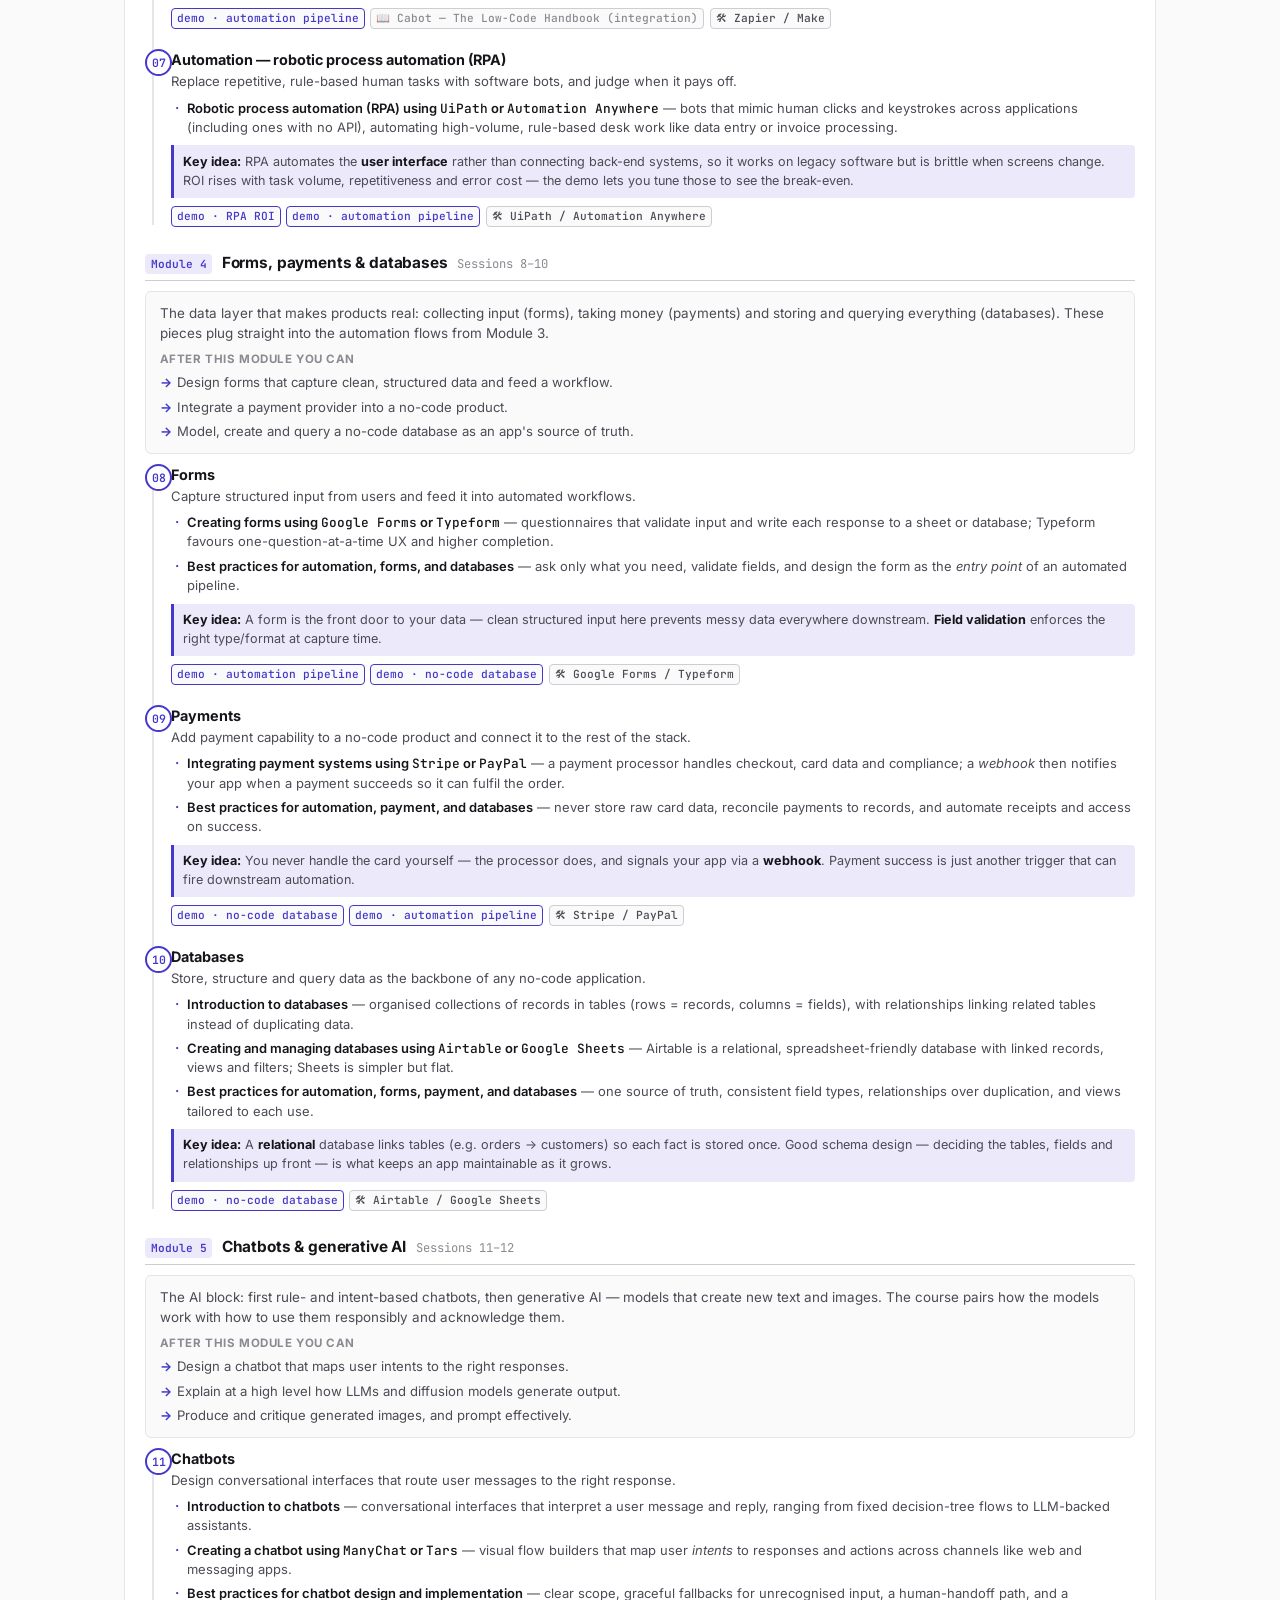
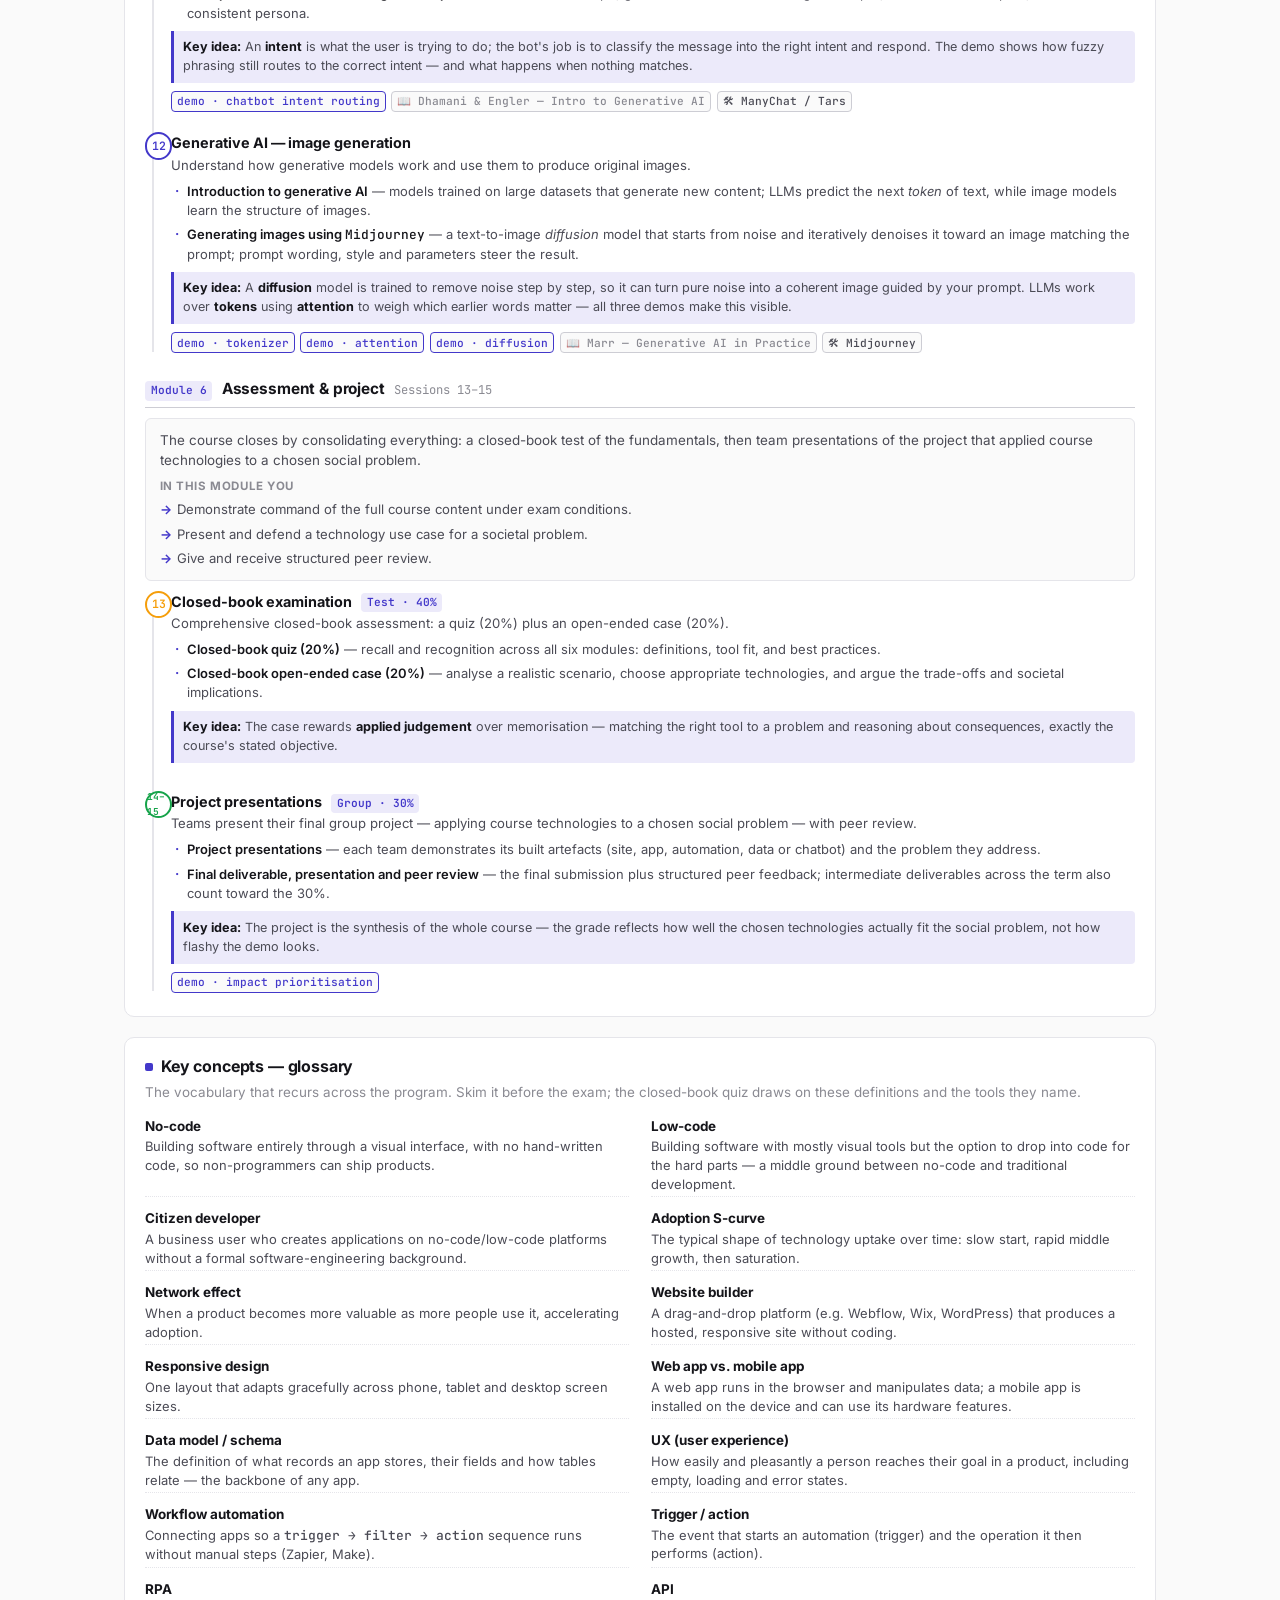
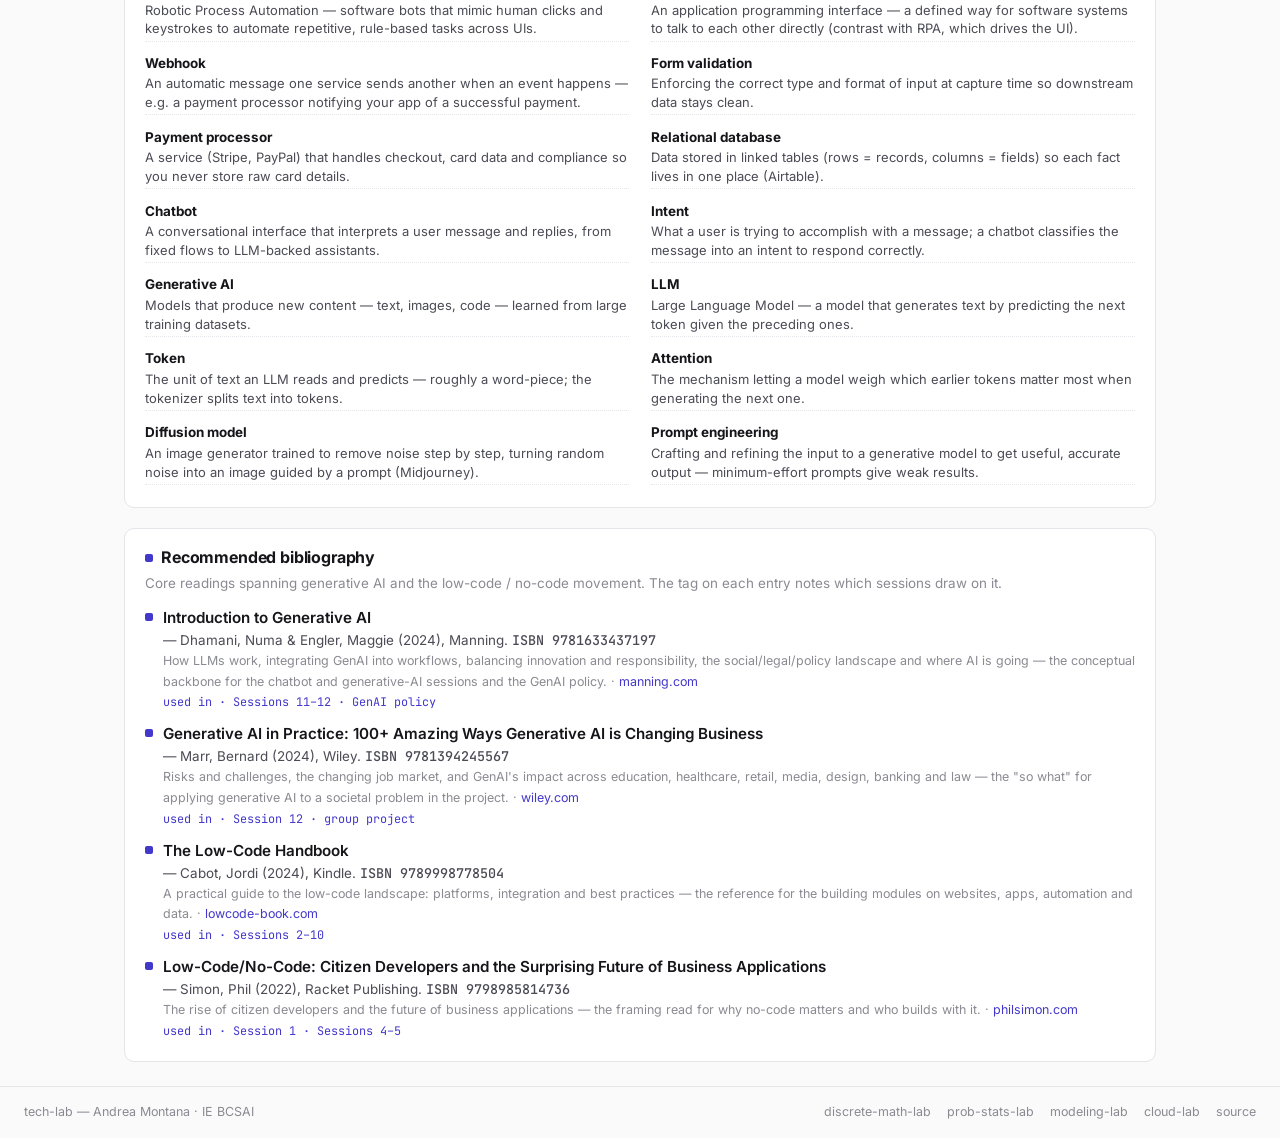
==== commit dfa5f236: "Add worked-example project page" ====
--- a/course.html
+++ b/course.html
@@ -164,6 +164,7 @@
       </div>
       <nav>
         <a href="./index.html">← interactive demos</a>
+        <a href="./project.html">example project</a>
         <a href="#overview">overview</a>
         <a href="#objectives">objectives</a>
         <a href="#assessment">assessment</a>
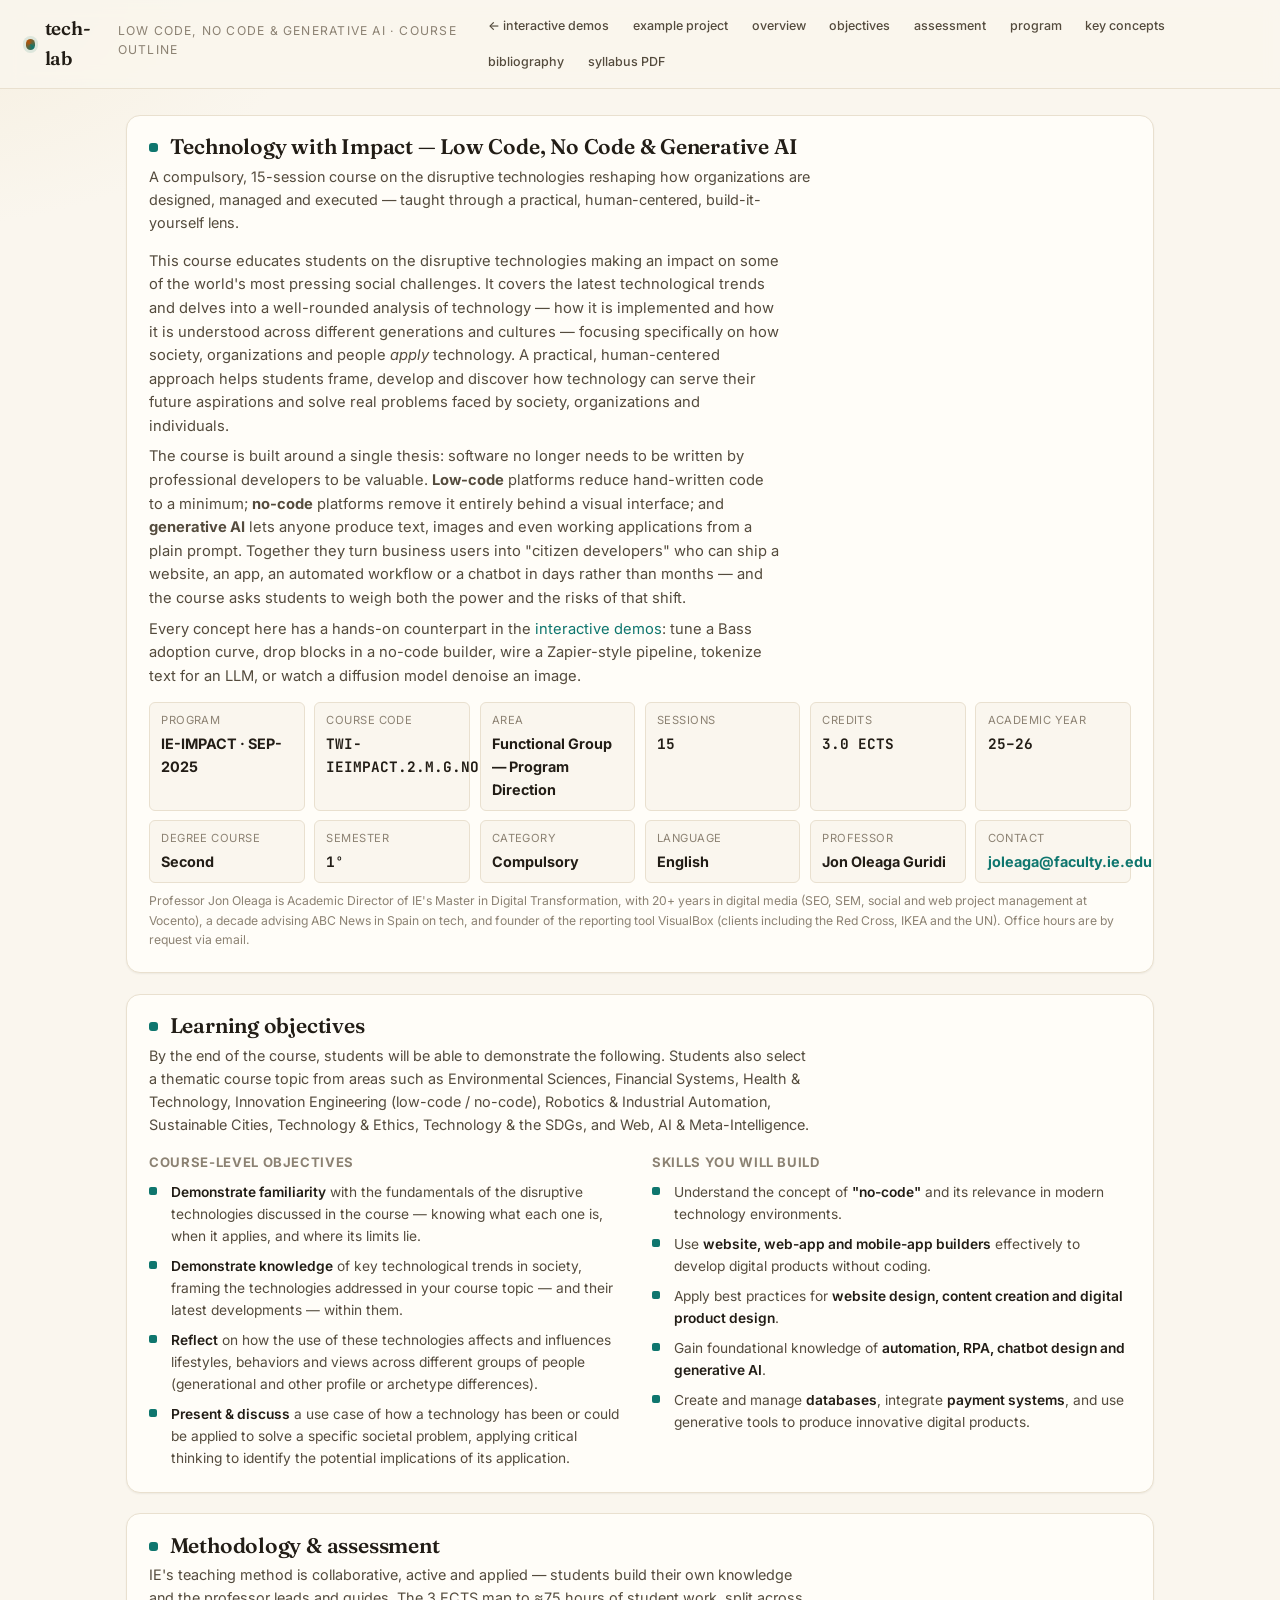
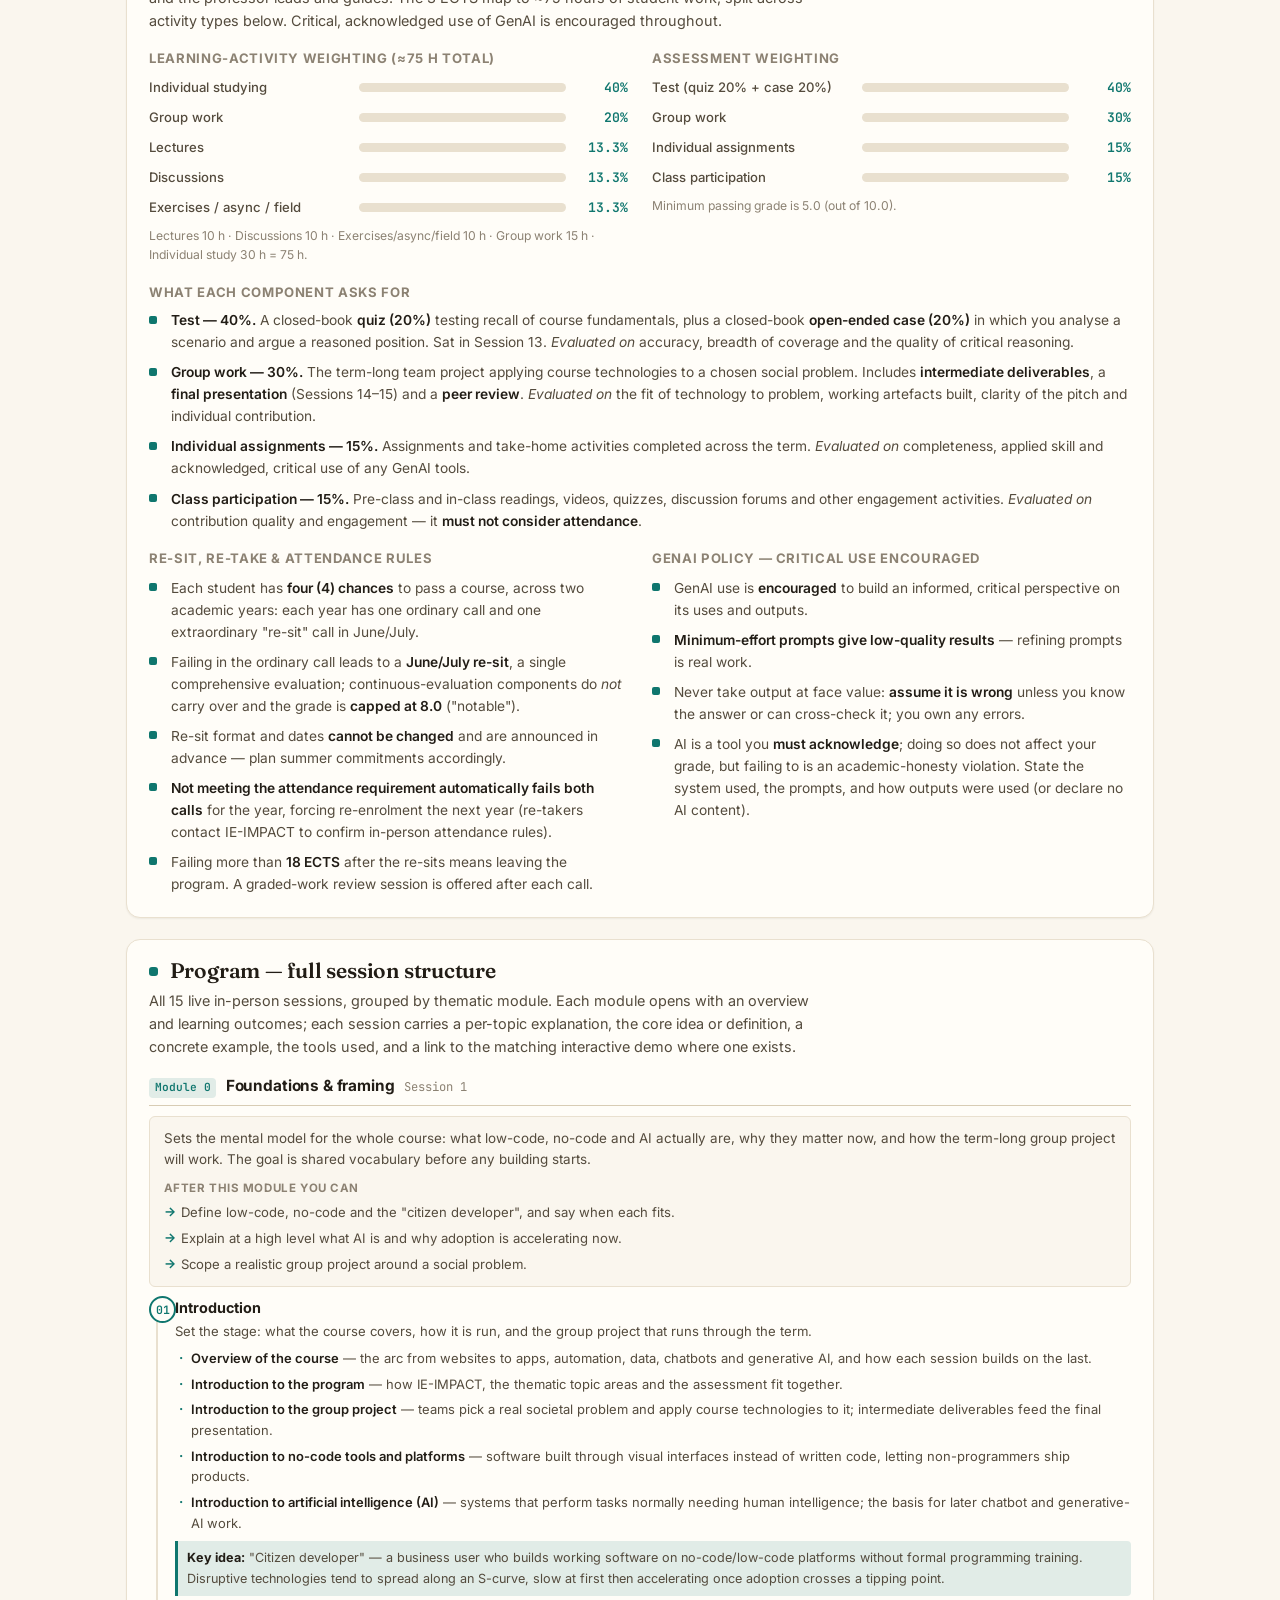
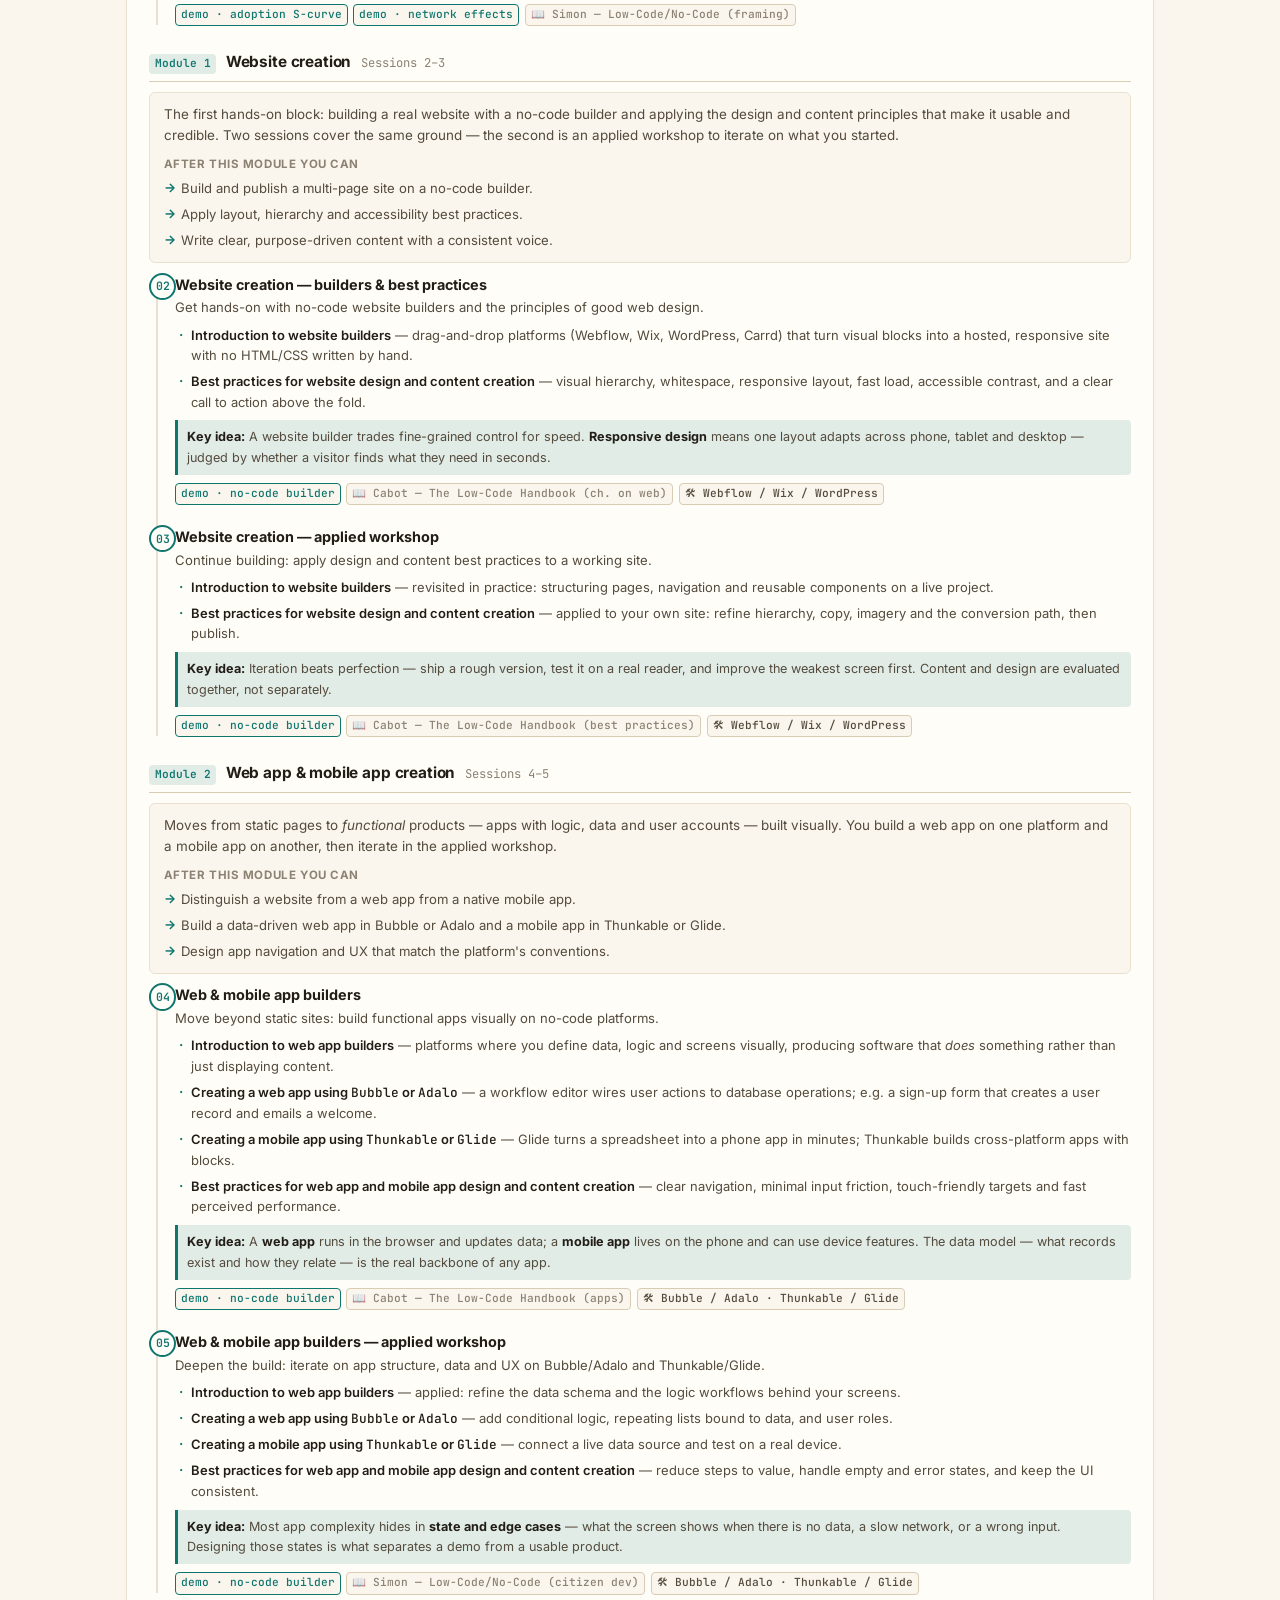
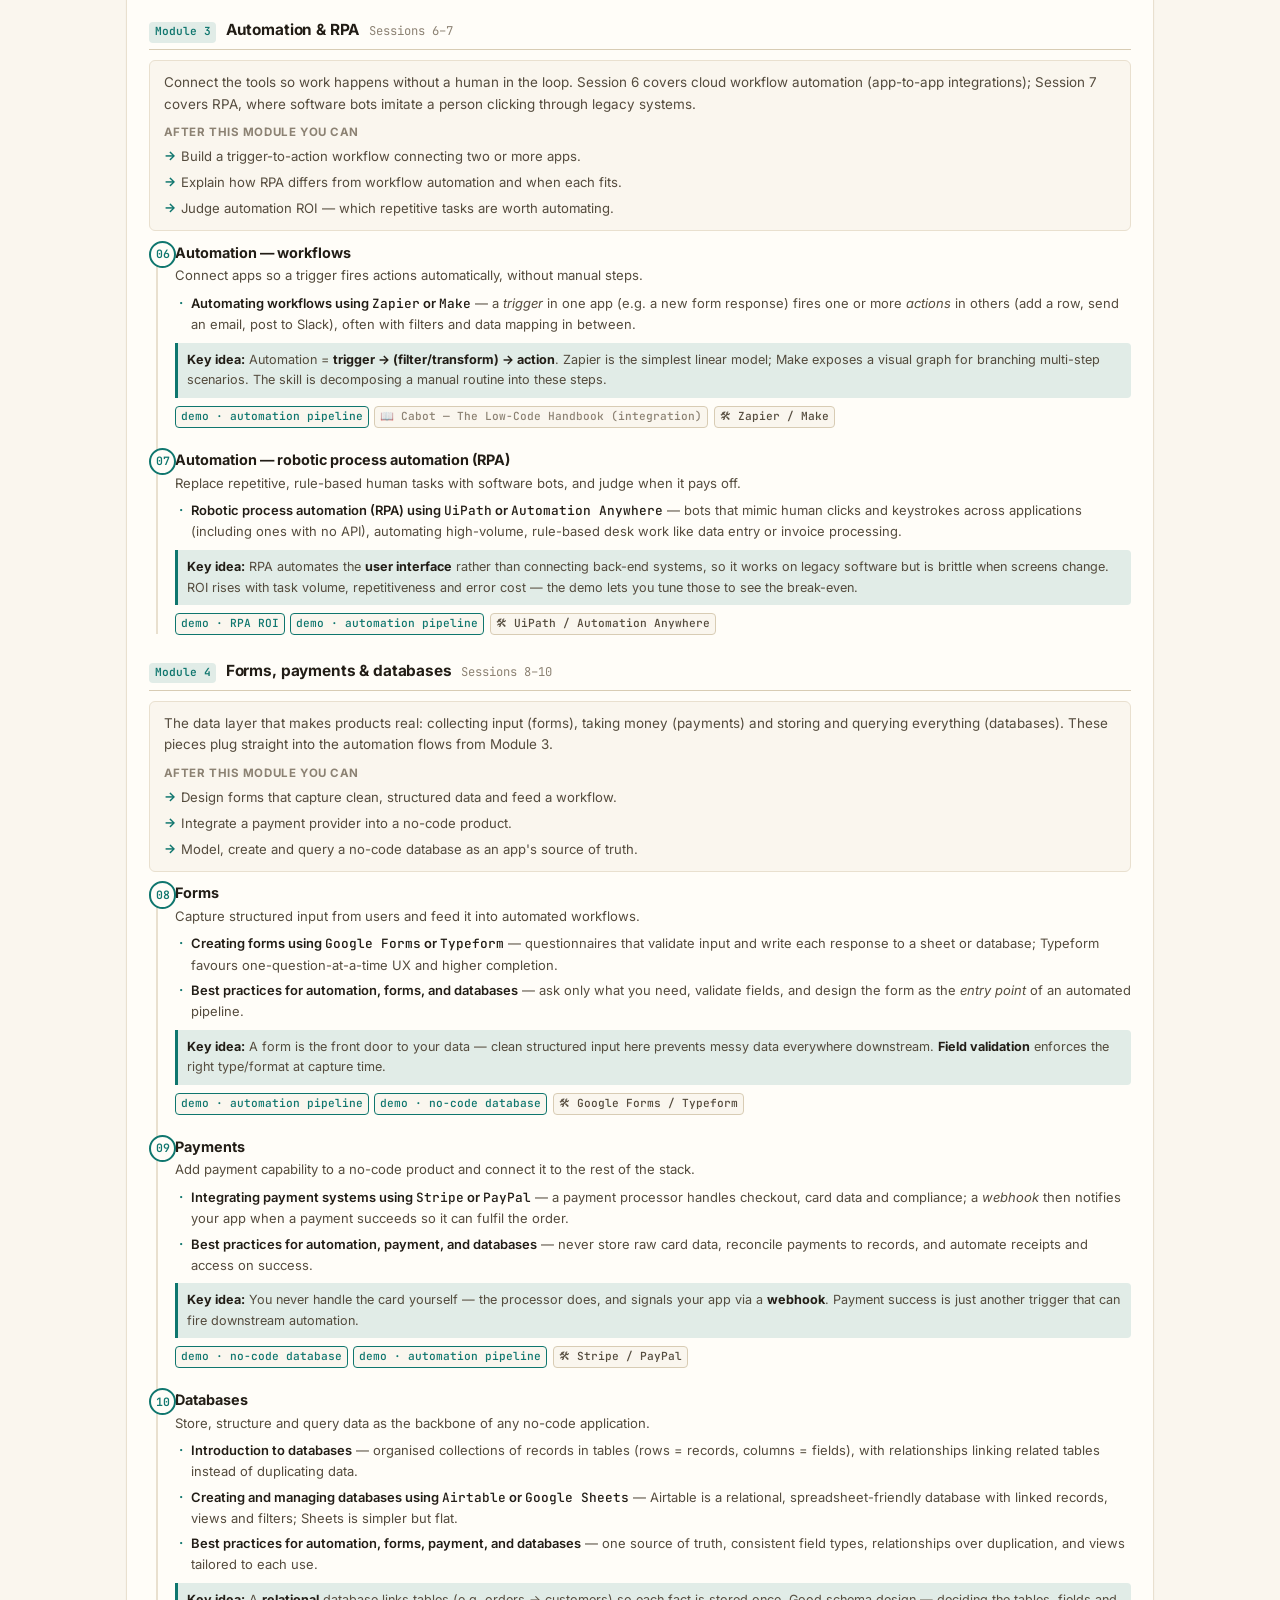
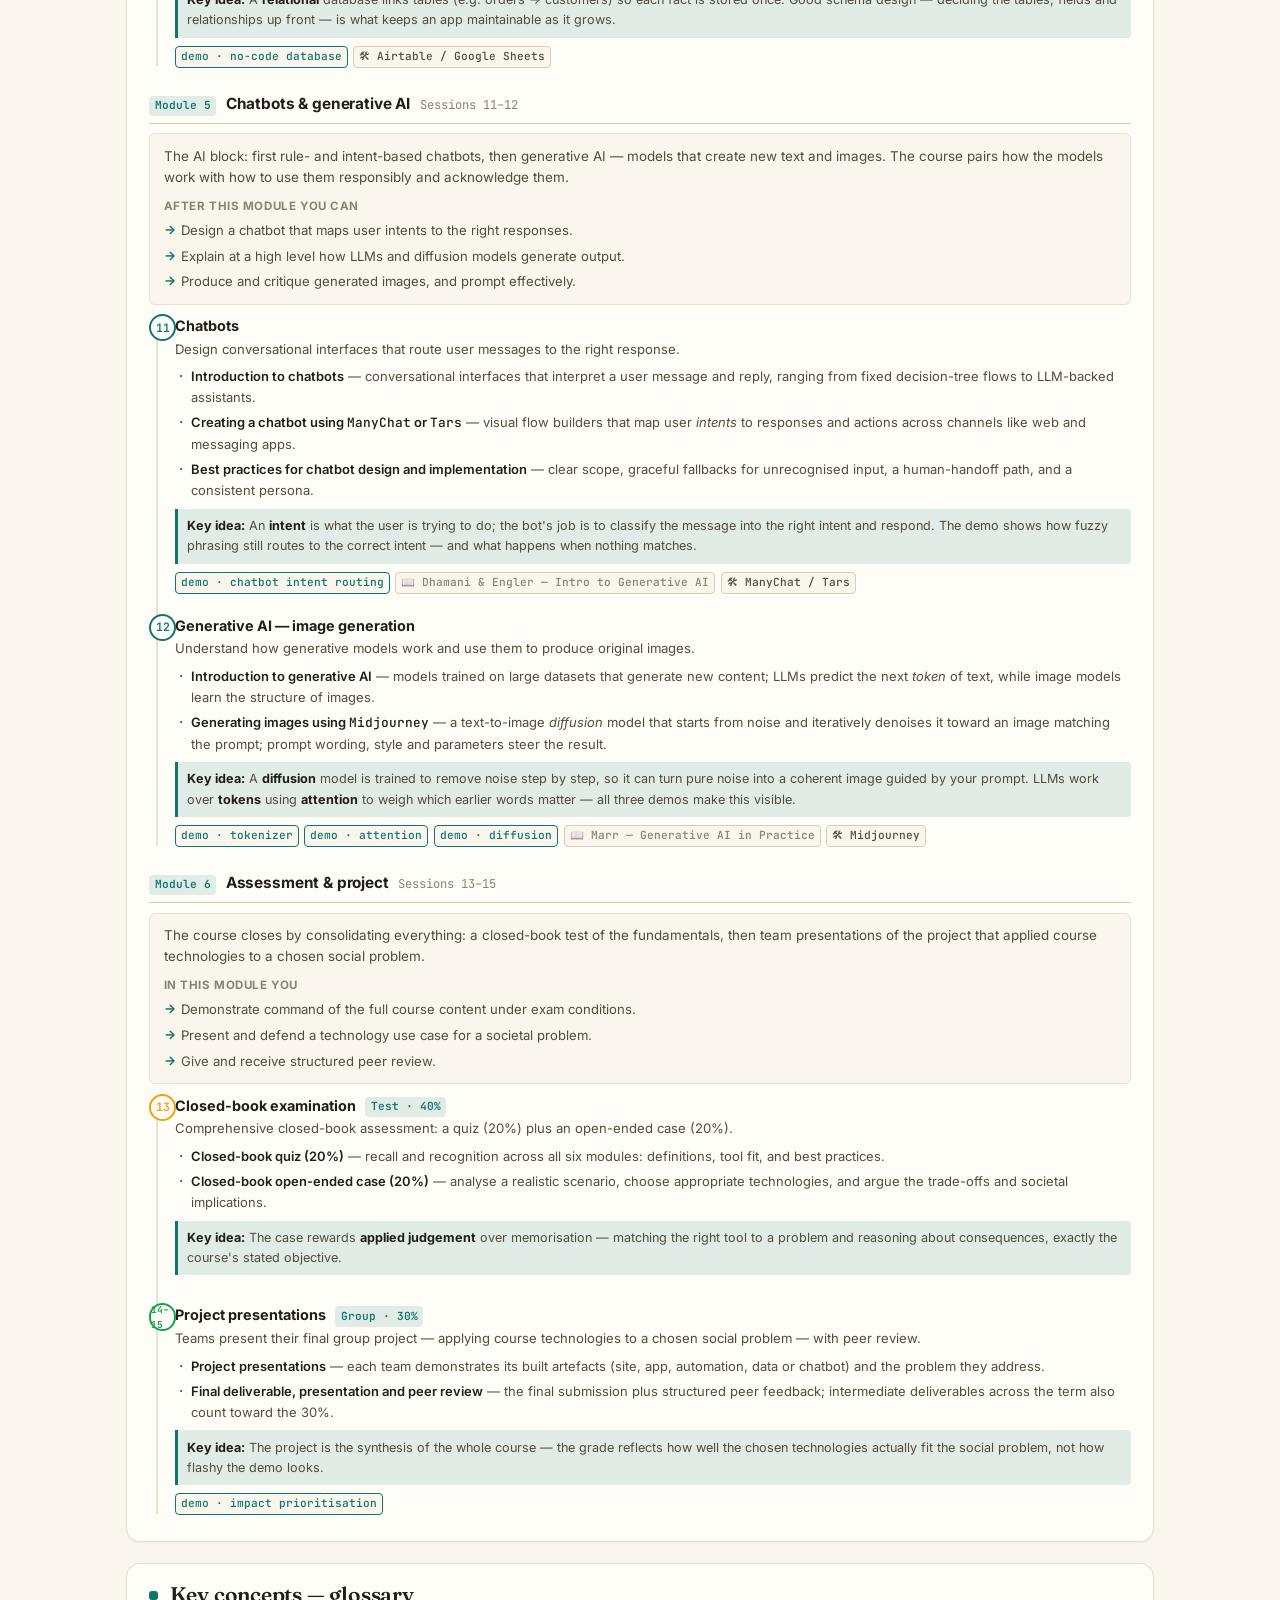
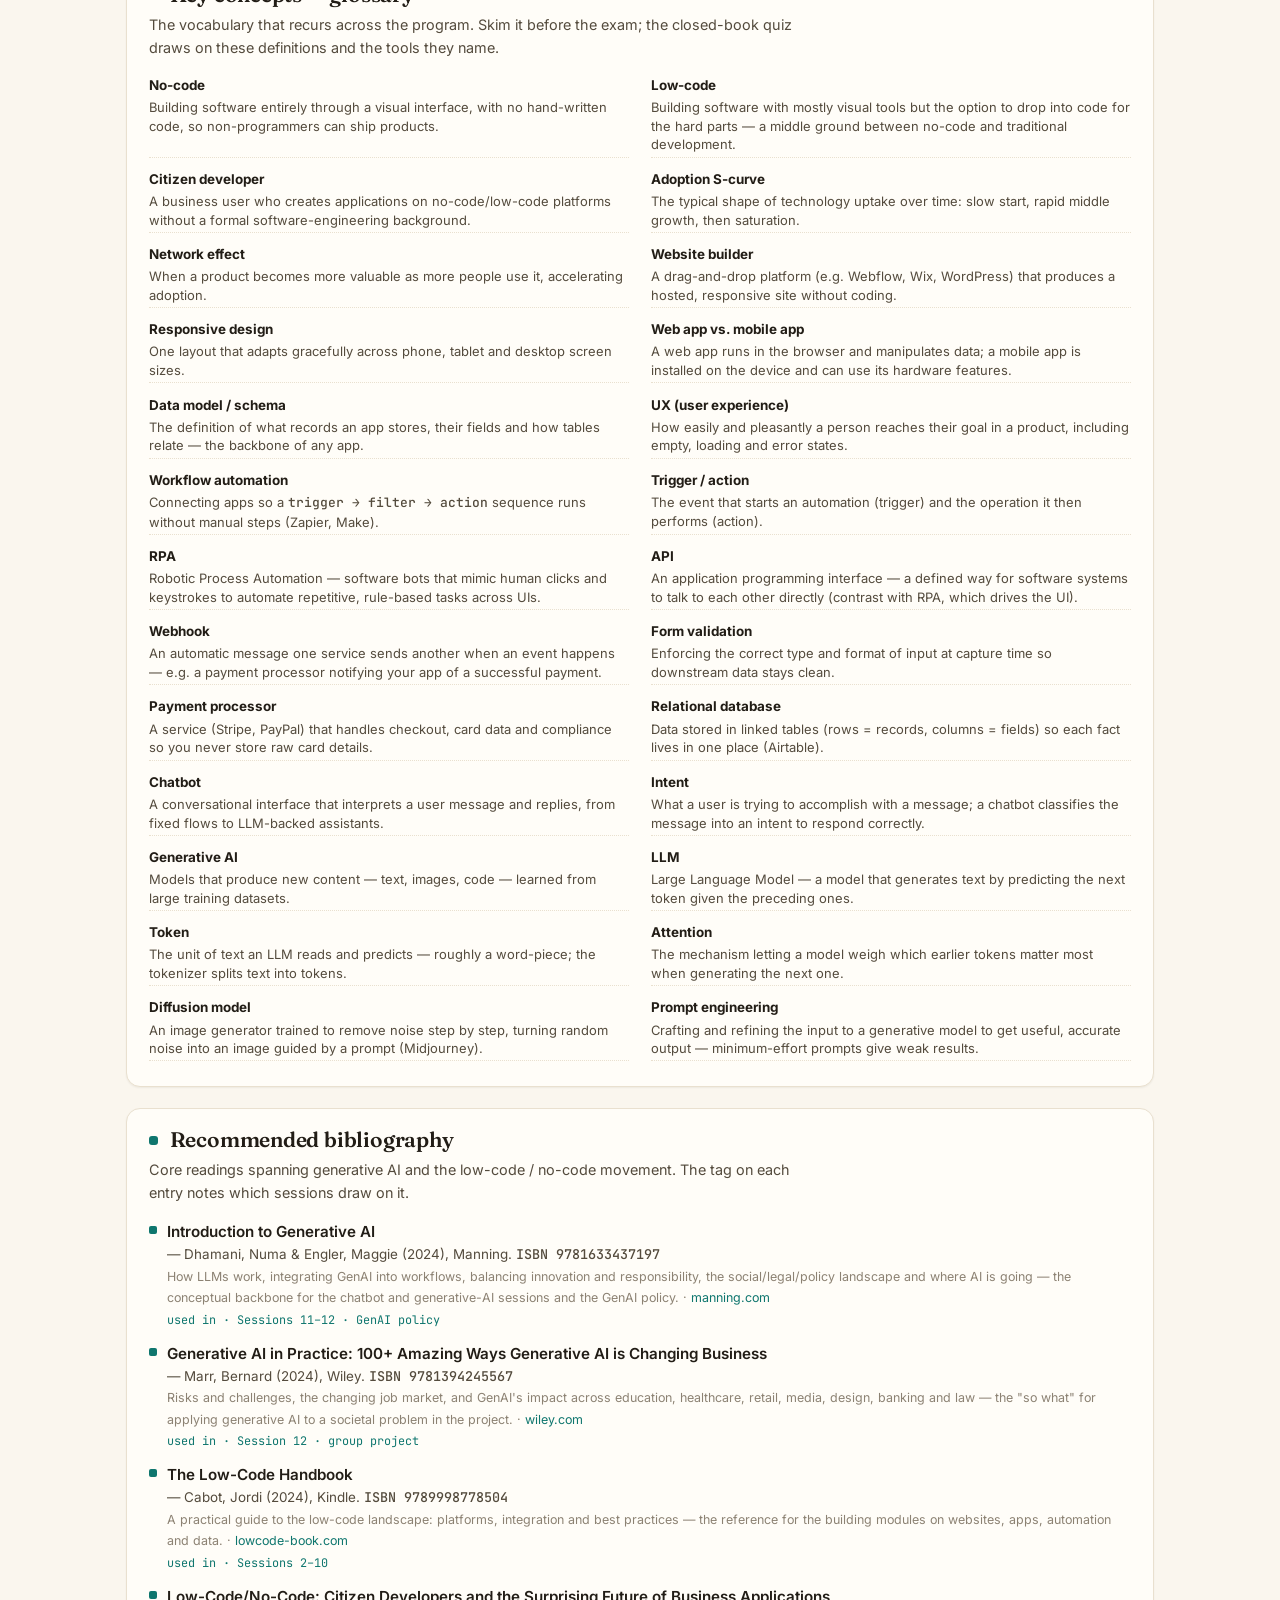
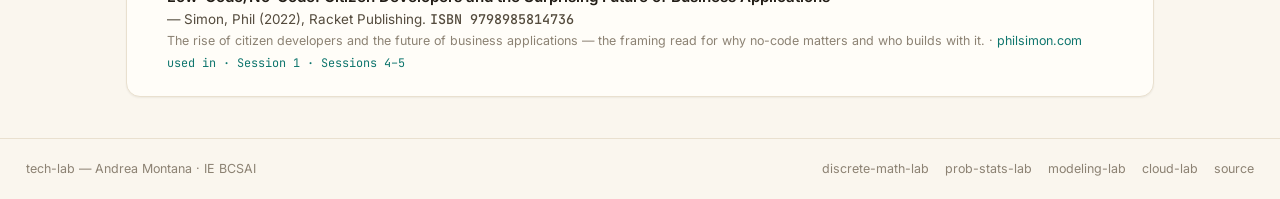
==== commit e3104989: "Editorial/academic redesign (warm paper, serif display, depth) Rework the *-lab series stylesheet in" ====
--- a/course.html
+++ b/course.html
@@ -9,7 +9,7 @@
 
     <link rel="preconnect" href="https://fonts.googleapis.com" />
     <link rel="preconnect" href="https://fonts.gstatic.com" crossorigin />
-    <link href="https://fonts.googleapis.com/css2?family=Inter:wght@400;500;600;700;800&family=JetBrains+Mono:wght@400;500;600&display=swap" rel="stylesheet" />
+    <link href="https://fonts.googleapis.com/css2?family=Fraunces:opsz,wght@9..144,400;9..144,500;9..144,600;9..144,700&family=Inter:wght@400;500;600;700;800&family=JetBrains+Mono:wght@400;500;600&display=swap" rel="stylesheet" />
 
     <link rel="stylesheet" href="./style.css" />
 
--- a/style.css
+++ b/style.css
@@ -1,164 +1,180 @@
 /* ============================================================
-   tech-lab · the *-lab series design language.
-   Minimal: paper white, charcoal ink, one accent, monospace numerics.
+   ml-lab · the *-lab series — EDITORIAL / ACADEMIC theme.
+   Warm paper, Fraunces serif display, layered depth, one
+   per-course accent (kept in --accent). Course & project pages
+   inherit this via :root tokens, so this file re-skins all three.
+
+   To re-skin another *-lab course: change --accent ONLY.
    ============================================================ */
 :root {
-  --bg:       #FAFAFA;
-  --paper:    #FFFFFF;
-  --ink:      #15151A;
-  --ink-soft: #4B4B55;
-  --muted:    #8A8A92;
-  --rule:     #E5E5EA;
-  --rule-h:   #CDCDD4;
-  --accent:   #4338CA;
-  --accent-soft: rgba(67, 56, 202, 0.10);
-  --good:     #16A34A;
-  --warn:     #F59E0B;
-  --bad:      #DC2626;
+  --bg:        #faf6ee;   /* warm cream page          */
+  --paper:     #fffdf8;   /* cards / raised surfaces  */
+  --ink:       #221d16;   /* primary text             */
+  --ink-soft:  #544b3d;   /* secondary prose          */
+  --muted:     #8c8273;   /* captions, meta           */
+  --rule:      #e9e0cf;   /* hairline borders         */
+  --rule-h:    #d8ccb4;   /* stronger borders         */
 
-  --font-sans: 'Inter', -apple-system, BlinkMacSystemFont, 'Segoe UI', Roboto, sans-serif;
-  --font-mono: 'JetBrains Mono', ui-monospace, Menlo, Consolas, monospace;
+  --accent:      #0f766e;                                        /* per-course colour */
+  --accent-soft: color-mix(in srgb, var(--accent) 12%, transparent);
+  --accent-deep: color-mix(in srgb, var(--accent) 70%, #15120e);
+  --gold:        #b45309;                                        /* shared 2nd accent */
+
+  --good: #16A34A;  --warn: #F59E0B;  --bad: #DC2626;
+
+  --shadow-sm: 0 1px 2px rgba(34,29,22,.06);
+  --shadow:    0 2px 4px rgba(34,29,22,.05), 0 14px 30px -18px rgba(34,29,22,.28);
+
+  --font-display: 'Fraunces', Georgia, 'Times New Roman', serif;
+  --font-sans:    'Inter', -apple-system, BlinkMacSystemFont, 'Segoe UI', Roboto, sans-serif;
+  --font-mono:    'JetBrains Mono', ui-monospace, Menlo, Consolas, monospace;
 }
 
 * { box-sizing: border-box; }
-html, body { margin: 0; padding: 0; background: var(--bg); color: var(--ink); font-family: var(--font-sans); -webkit-font-smoothing: antialiased; }
-body { font-size: 15px; line-height: 1.5; }
+html { scroll-behavior: smooth; }
+html, body { margin: 0; padding: 0; color: var(--ink); font-family: var(--font-sans);
+  -webkit-font-smoothing: antialiased; text-rendering: optimizeLegibility; }
+body {
+  font-size: 15.5px; line-height: 1.6;
+  background:
+    radial-gradient(1100px 560px at 100% -10%, #fff8ea 0%, rgba(255,248,234,0) 55%),
+    radial-gradient(820px 460px at -8% 0%, #f5eede 0%, rgba(245,238,222,0) 50%),
+    var(--bg);
+}
 
-a { color: var(--accent); text-decoration: none; border-bottom: 1px dotted transparent; transition: border-color 120ms; }
-a:hover { border-bottom-color: var(--accent); }
+a { color: var(--accent); text-decoration: none; border-bottom: 1px solid transparent;
+  transition: color 120ms, border-color 120ms; }
+a:hover { color: var(--accent-deep); border-bottom-color: currentColor; }
+::selection { background: var(--accent-soft); }
 
-/* HEADER */
+/* HEADER ---------------------------------------------------- */
 header {
   position: sticky; top: 0; z-index: 30;
   display: flex; align-items: center; justify-content: space-between;
-  gap: 1rem; padding: 0.75rem 1.5rem;
-  background: rgba(250,250,250,0.92);
-  backdrop-filter: saturate(140%) blur(8px);
+  gap: 1rem; padding: 0.85rem 1.6rem;
+  background: rgba(250,246,238,0.86);
+  backdrop-filter: saturate(140%) blur(10px);
   border-bottom: 1px solid var(--rule);
 }
-.title { display: flex; align-items: center; gap: 0.55rem; font-size: 0.95rem; }
-.title .dot { width: 10px; height: 10px; border-radius: 999px; background: var(--accent); }
-.title strong { font-weight: 800; letter-spacing: -0.01em; }
-.title .sub { color: var(--muted); font-size: 0.78rem; }
-nav { display: flex; gap: 0.85rem; flex-wrap: wrap; }
+.title { display: flex; align-items: baseline; gap: 0.6rem; font-size: 0.95rem; }
+.title .dot { width: 11px; height: 11px; border-radius: 999px; align-self: center;
+  background: conic-gradient(from 140deg, var(--accent), var(--gold), var(--accent));
+  box-shadow: 0 0 0 3px var(--accent-soft); }
+.title strong { font-family: var(--font-display); font-weight: 600; font-size: 1.18rem;
+  letter-spacing: -0.01em; color: var(--ink); }
+.title .sub { color: var(--muted); font-size: 0.76rem; font-family: var(--font-sans);
+  text-transform: uppercase; letter-spacing: 0.1em; }
+nav { display: flex; gap: 0.7rem; flex-wrap: wrap; }
 nav a {
   color: var(--ink-soft); font-size: 0.78rem; font-weight: 500;
-  padding: 0.15em 0.3em;
-  border-bottom: 1px dotted transparent;
+  padding: 0.2em 0.5em; border-radius: 6px; border-bottom: 0;
 }
-nav a:hover { color: var(--accent); border-bottom-color: var(--accent); }
+nav a:hover { color: var(--accent-deep); background: var(--accent-soft); }
 
-main { max-width: 1080px; margin: 0 auto; padding: 1.5rem; display: flex; flex-direction: column; gap: 1.25rem; }
+main { max-width: 1080px; margin: 0 auto; padding: 1.6rem; display: flex;
+  flex-direction: column; gap: 1.3rem; }
 
-/* DEMO CARD */
+/* DEMO / SECTION CARD --------------------------------------- */
 .demo {
-  background: var(--paper);
-  border: 1px solid var(--rule);
-  border-radius: 10px;
-  padding: 1rem 1.25rem 1.25rem;
+  position: relative; background: var(--paper);
+  border: 1px solid var(--rule); border-radius: 14px;
+  padding: 1.15rem 1.4rem 1.4rem;
+  box-shadow: var(--shadow-sm); transition: box-shadow .2s, transform .2s;
 }
+.demo:hover { box-shadow: var(--shadow); }
+.demo::before { content: ''; position: absolute; left: 0; top: 20px; bottom: 20px; width: 3px;
+  border-radius: 3px; background: linear-gradient(var(--accent), var(--gold)); opacity: 0;
+  transition: opacity .2s; }
+.demo:hover::before { opacity: .85; }
 .demo h2 {
-  font-size: 1rem; font-weight: 700; letter-spacing: -0.01em;
-  margin: 0 0 0.25rem;
-  color: var(--ink);
+  font-family: var(--font-display); font-weight: 600; font-size: 1.32rem;
+  letter-spacing: -0.01em; margin: 0 0 0.35rem; color: var(--ink); line-height: 1.18;
 }
 .demo h2::before {
   content: ''; display: inline-block;
-  width: 8px; height: 8px; border-radius: 2px;
-  background: var(--accent);
-  margin-right: 0.5em; transform: translateY(-1px);
+  width: 9px; height: 9px; border-radius: 3px;
+  background: var(--accent); margin-right: 0.55em; transform: translateY(-2px);
 }
-.cap { color: var(--muted); font-size: 0.84rem; margin: 0 0 0.85rem; }
+.cap { color: var(--ink-soft); font-size: 0.9rem; margin: 0 0 1rem; max-width: 74ch; }
 
 .row {
-  display: grid; grid-template-columns: minmax(0, 1.5fr) minmax(220px, 1fr);
-  gap: 1rem;
+  display: grid; grid-template-columns: minmax(0, 1.5fr) minmax(230px, 1fr);
+  gap: 1.2rem;
 }
 @media (max-width: 760px) { .row { grid-template-columns: 1fr; } }
 
 .canvas-wrap {
-  background: var(--paper);
-  border: 1px solid var(--rule);
-  border-radius: 6px;
-  overflow: hidden;
+  background: #fff; border: 1px solid var(--rule); border-radius: 9px;
+  overflow: hidden; box-shadow: var(--shadow-sm);
 }
 canvas { display: block; width: 100%; height: auto; }
 
-.ctrls {
-  display: flex; flex-direction: column; gap: 0.65rem;
-  font-size: 0.84rem;
-}
-.ctrls label {
-  display: flex; flex-direction: column; gap: 0.25rem;
-  color: var(--ink-soft);
-  font-weight: 500;
-}
+.ctrls { display: flex; flex-direction: column; gap: 0.7rem; font-size: 0.85rem; }
+.ctrls label { display: flex; flex-direction: column; gap: 0.28rem; color: var(--ink-soft);
+  font-weight: 500; }
 .ctrls label .mono { color: var(--ink); font-weight: 600; font-size: 0.86rem; }
-.ctrls label.check {
-  flex-direction: row; align-items: center; gap: 0.4em; cursor: pointer;
-}
+.ctrls label.check { flex-direction: row; align-items: center; gap: 0.4em; cursor: pointer; }
 
-select, input[type=range], input[type=text], button.btn {
-  font-family: inherit; font-size: 0.86rem;
-}
+select, input[type=range], input[type=text], button.btn { font-family: inherit; font-size: 0.86rem; }
 select, input[type=text] {
-  padding: 0.4em 0.6em;
-  border: 1px solid var(--rule-h);
-  border-radius: 4px;
-  background: var(--paper);
-  color: var(--ink);
+  padding: 0.45em 0.65em; border: 1px solid var(--rule-h); border-radius: 7px;
+  background: var(--paper); color: var(--ink);
 }
 input[type=text] { font-family: var(--font-mono); width: 100%; }
-select:focus, input[type=text]:focus { outline: none; border-color: var(--accent); }
+select:focus, input[type=text]:focus { outline: none; border-color: var(--accent);
+  box-shadow: 0 0 0 3px var(--accent-soft); }
 
-.hint { color: var(--muted); font-size: 0.76rem; margin: 0.2rem 0 0; min-height: 1em; }
+.hint { color: var(--muted); font-size: 0.77rem; margin: 0.2rem 0 0; min-height: 1em; }
 .hint.err { color: var(--bad); }
 
 input[type=range] {
-  -webkit-appearance: none; appearance: none;
-  width: 100%; height: 4px;
-  background: var(--rule);
-  border-radius: 999px;
+  -webkit-appearance: none; appearance: none; width: 100%; height: 5px;
+  background: var(--rule-h); border-radius: 999px; accent-color: var(--accent);
 }
-input[type=range]::-webkit-slider-thumb,
+input[type=range]::-webkit-slider-thumb {
+  -webkit-appearance: none; appearance: none; width: 15px; height: 15px; border-radius: 999px;
+  background: var(--accent); border: 2px solid var(--paper); cursor: pointer;
+  box-shadow: var(--shadow-sm); }
 input[type=range]::-moz-range-thumb {
-  -webkit-appearance: none; appearance: none;
-  width: 14px; height: 14px; border-radius: 999px;
-  background: var(--accent); border: 0; cursor: pointer;
-}
+  width: 15px; height: 15px; border-radius: 999px; background: var(--accent);
+  border: 2px solid var(--paper); cursor: pointer; }
 
 button.btn {
-  background: var(--accent); color: #fff; border: 0;
-  padding: 0.45em 0.85em; border-radius: 4px; cursor: pointer;
-  font-weight: 600;
+  background: linear-gradient(135deg, var(--accent), var(--accent-deep)); color: #fff; border: 0;
+  padding: 0.5em 0.95em; border-radius: 8px; cursor: pointer; font-weight: 600;
+  box-shadow: var(--shadow-sm); transition: filter .15s, transform .15s;
 }
-button.btn:hover { filter: brightness(0.92); }
-button.btn:active { transform: translateY(1px); }
+button.btn:hover { filter: brightness(1.07); transform: translateY(-1px); }
+button.btn:active { transform: translateY(0); }
 
 .readout {
   display: flex; justify-content: space-between; align-items: baseline;
-  font-size: 0.82rem;
-  padding-top: 0.2rem;
-  border-top: 1px dotted var(--rule);
+  font-size: 0.83rem; padding-top: 0.32rem; border-top: 1px dotted var(--rule-h);
 }
 .readout span { color: var(--muted); }
-.readout strong { color: var(--ink); font-weight: 700; }
-.readout strong.big { font-size: 1.15rem; color: var(--accent); }
+.readout strong { color: var(--ink); font-weight: 700; font-family: var(--font-mono); }
+.readout strong.big { font-size: 1.2rem; color: var(--accent-deep); }
 
 .mono { font-family: var(--font-mono); font-weight: 500; }
 
-/* FOOTER */
+/* editorial display headings for course/project section titles
+   (these pages wrap sections in .demo and use these subhead classes) */
+h1 { font-family: var(--font-display); font-weight: 600; letter-spacing: -0.015em; }
+.mod-title, .s-title, .ac-name, .glossary .term dt, .split2 h3 {
+  font-family: var(--font-display) !important; letter-spacing: -0.005em;
+}
+.mod-title { font-size: 1.06rem !important; }
+.s-title { font-size: 1rem !important; }
+
+/* FOOTER ---------------------------------------------------- */
 footer {
-  border-top: 1px solid var(--rule);
-  padding: 1rem 1.5rem;
-  display: flex; justify-content: space-between;
-  font-size: 0.78rem;
-  color: var(--muted);
-  flex-wrap: wrap; gap: 0.5rem;
+  border-top: 1px solid var(--rule); margin-top: 1rem; padding: 1.2rem 1.6rem;
+  display: flex; justify-content: space-between; font-size: 0.78rem; color: var(--muted);
+  flex-wrap: wrap; gap: 0.5rem; font-family: var(--font-sans);
 }
 footer .more { display: flex; gap: 1rem; }
 footer a { color: var(--muted); }
 footer a:hover { color: var(--accent); }
 
-/* KaTeX shrink */
-.katex { font-size: 0.95em; }
+/* KaTeX */
+.katex { font-size: 0.97em; }
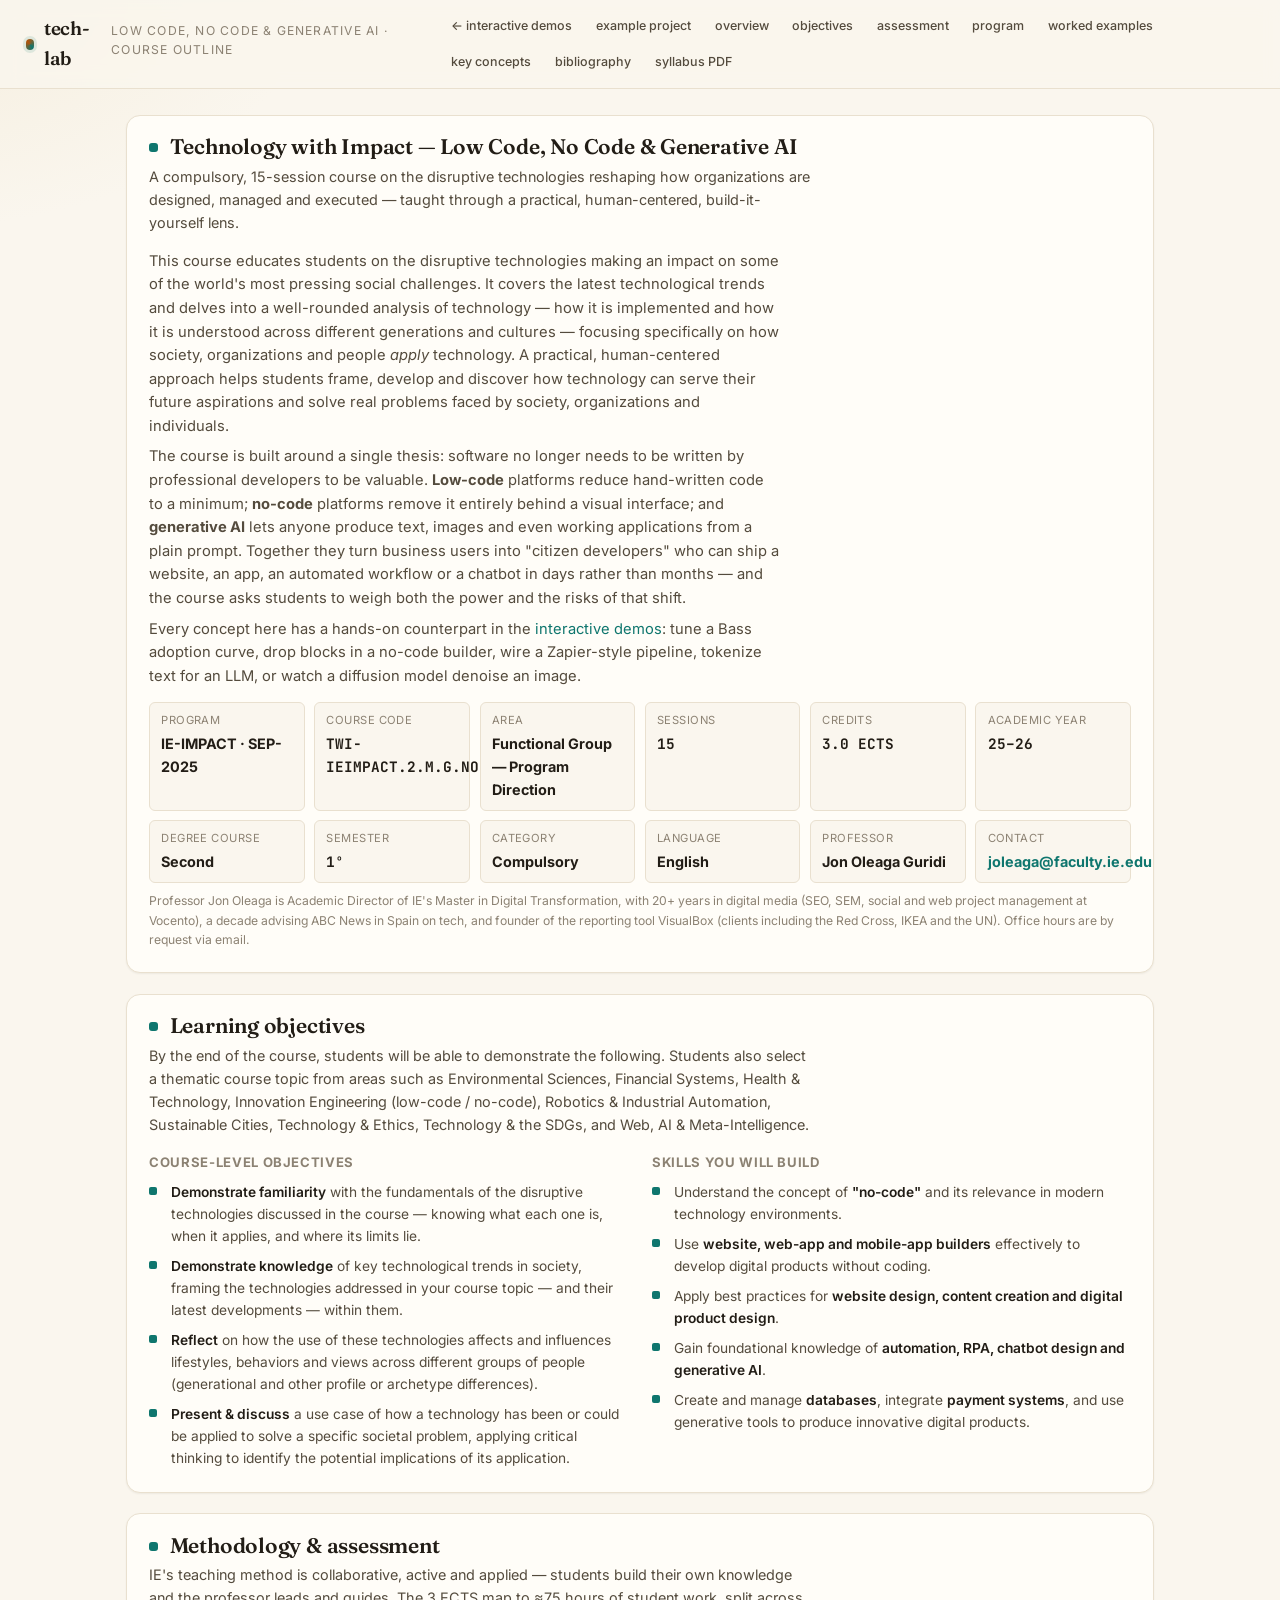
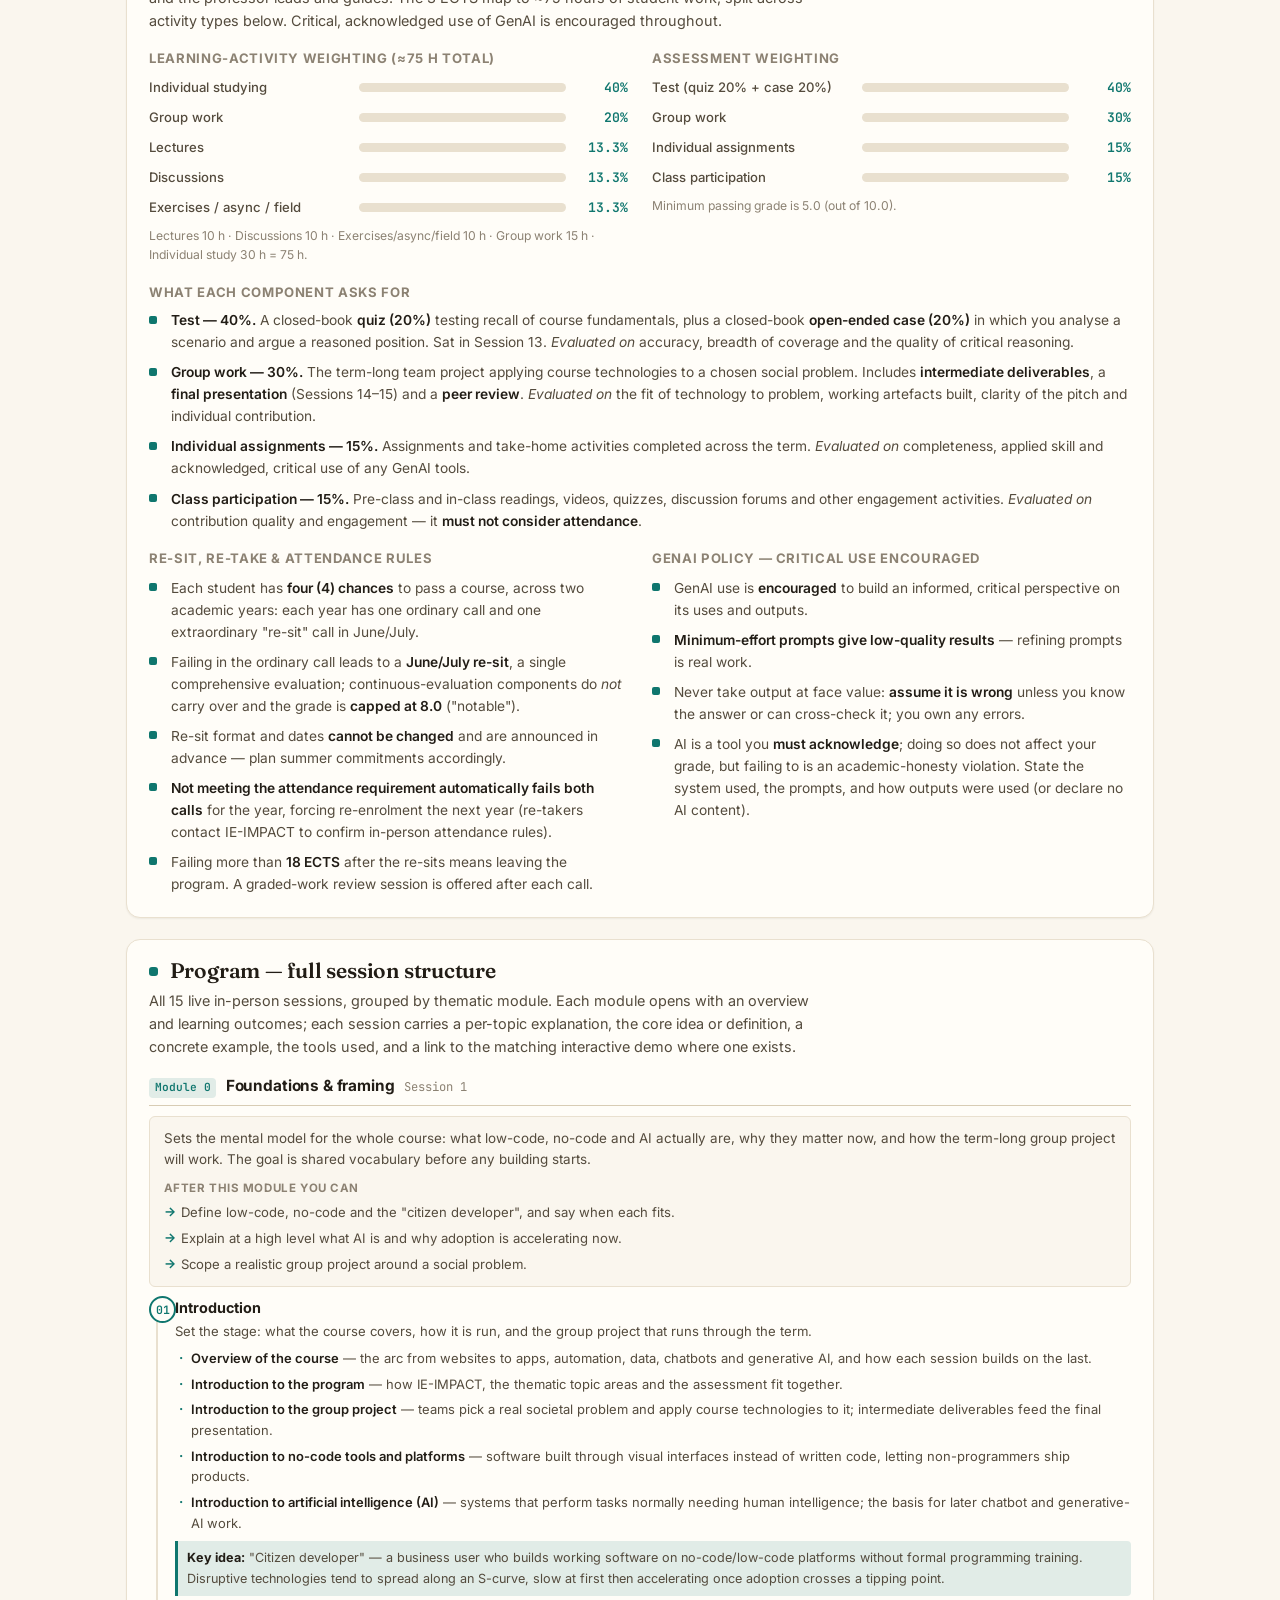
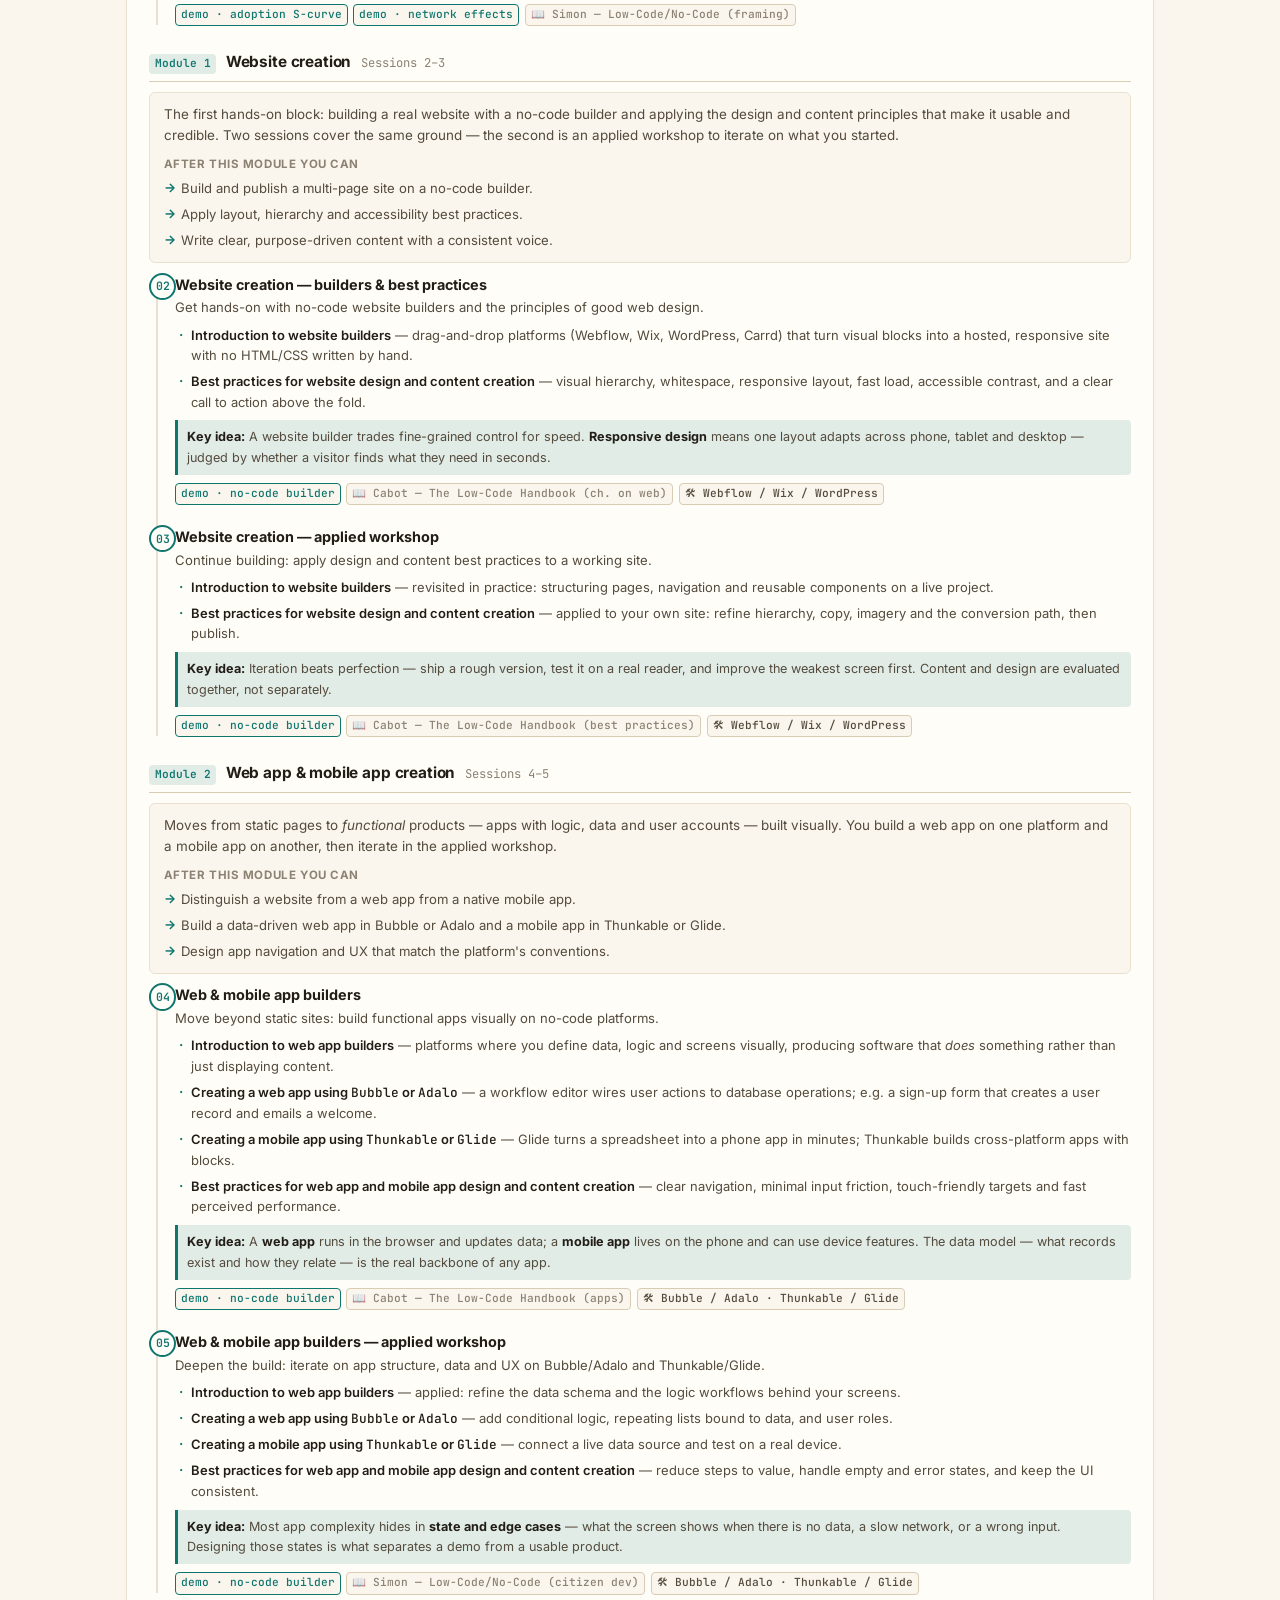
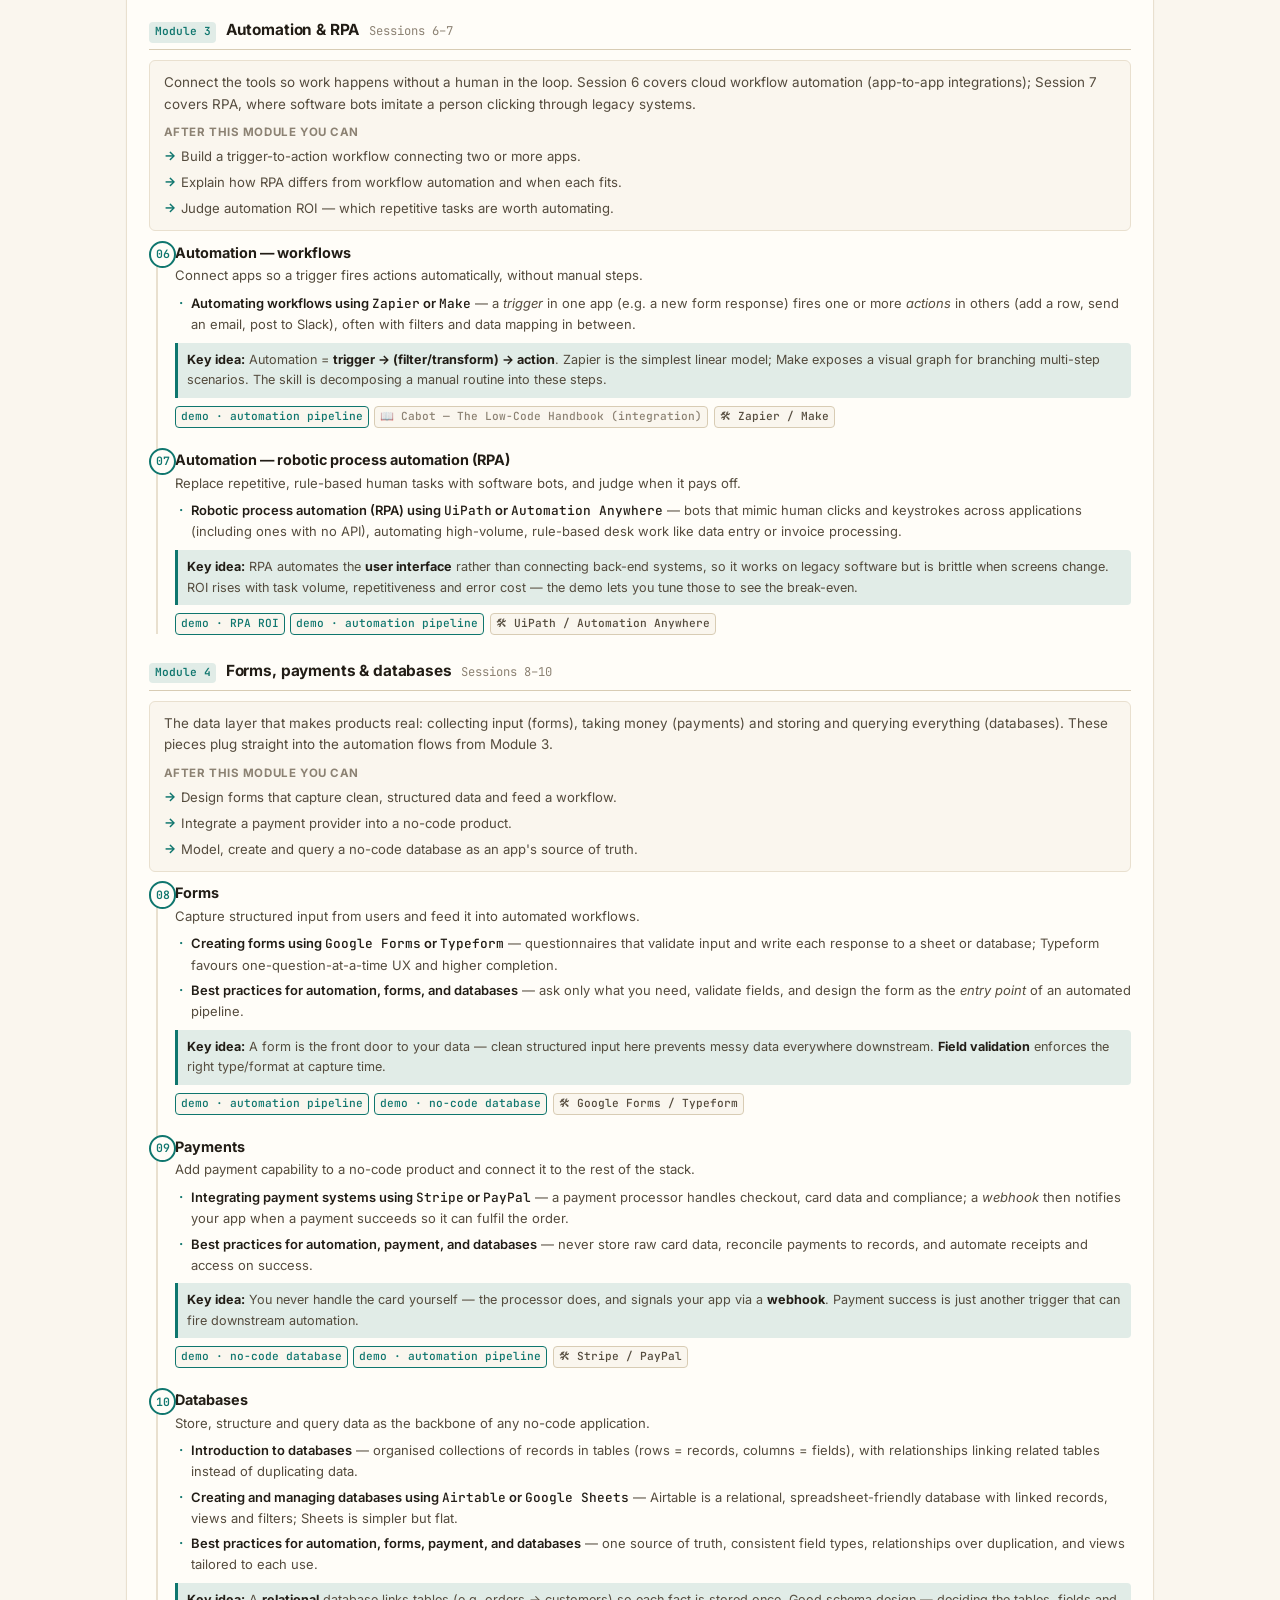
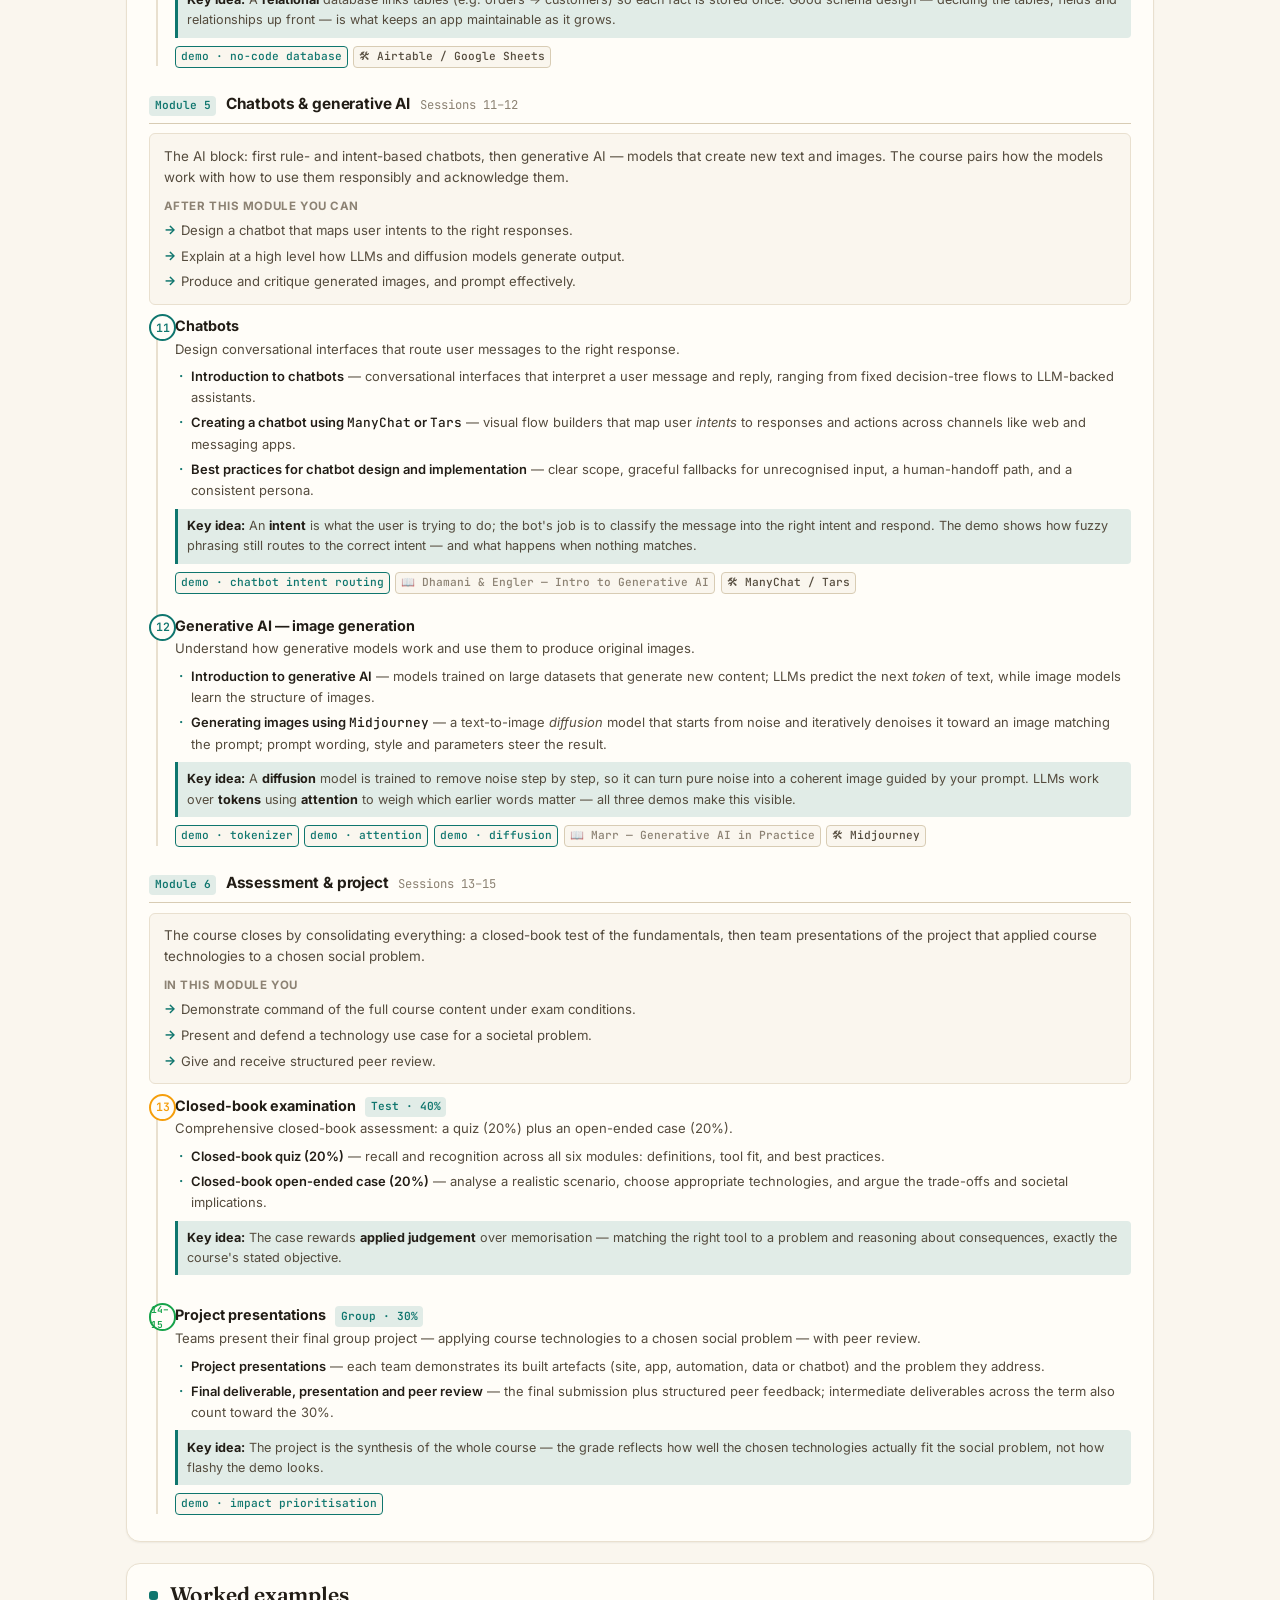
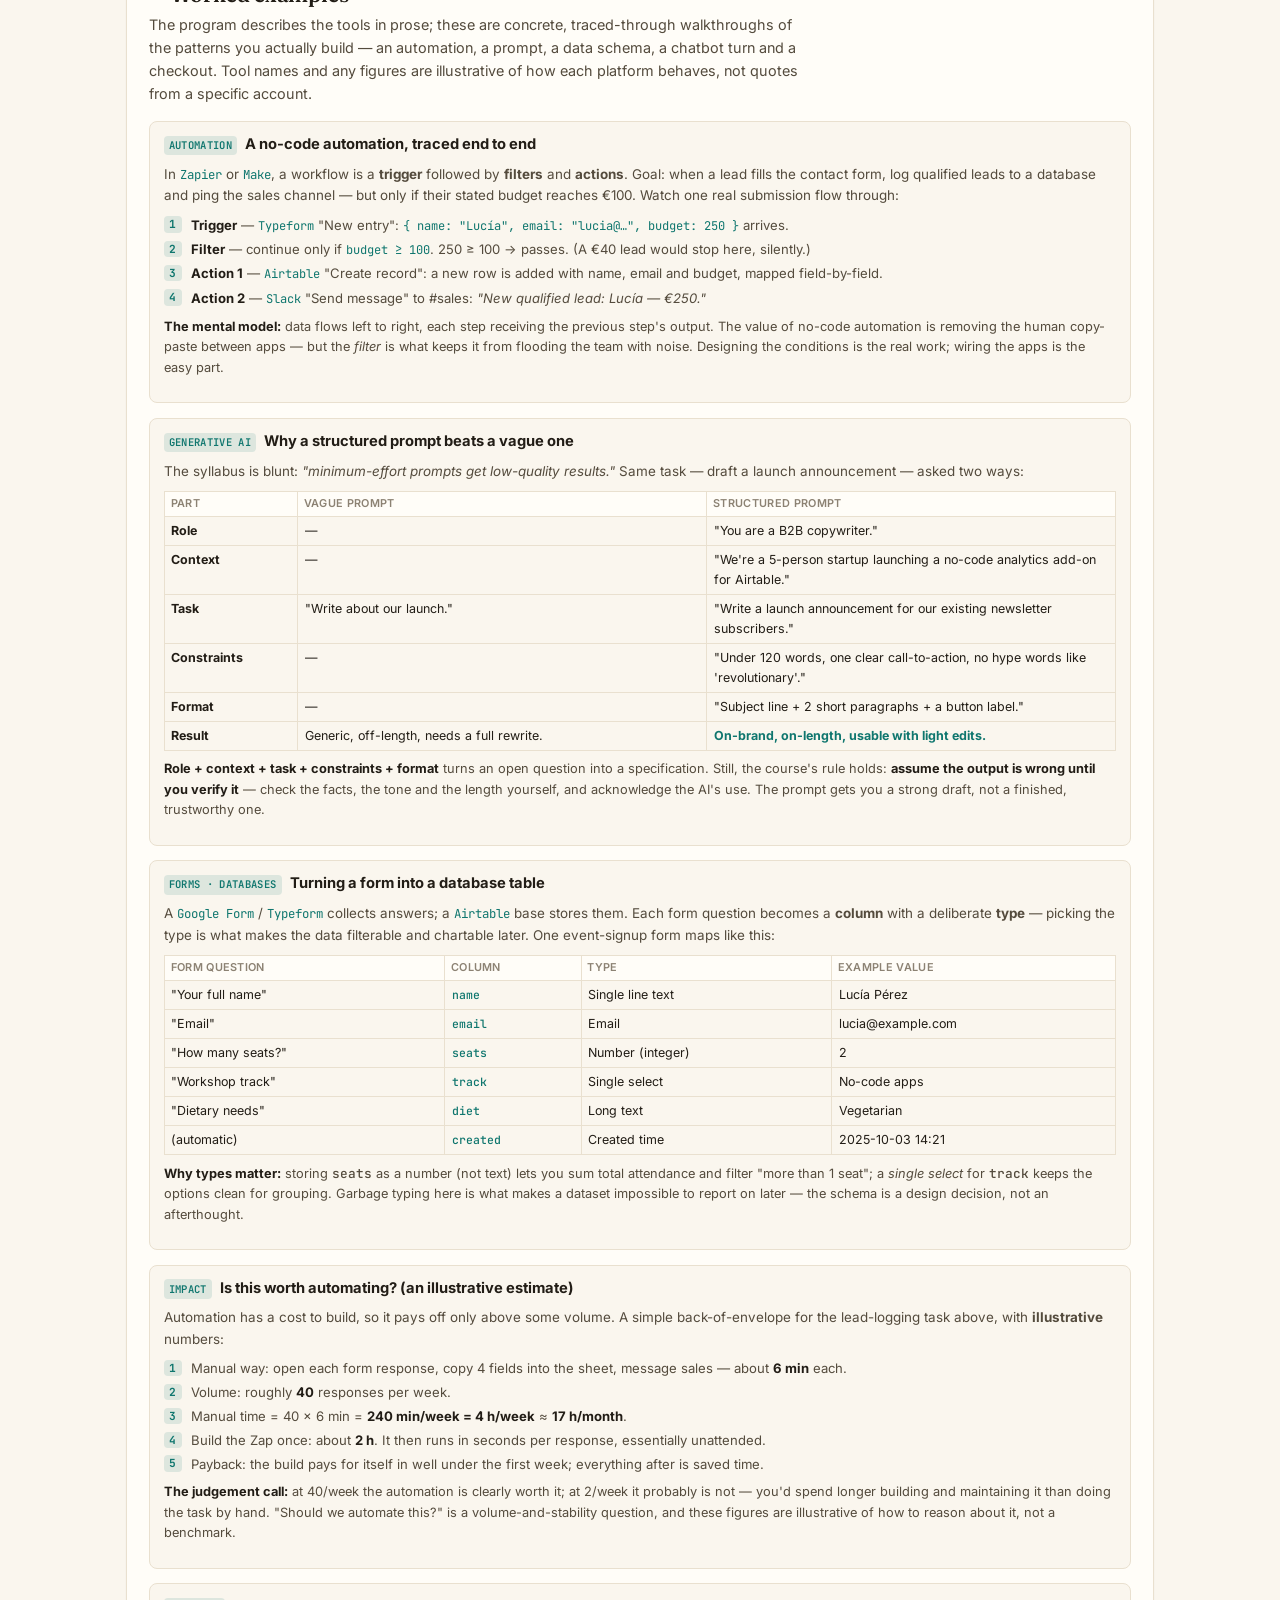
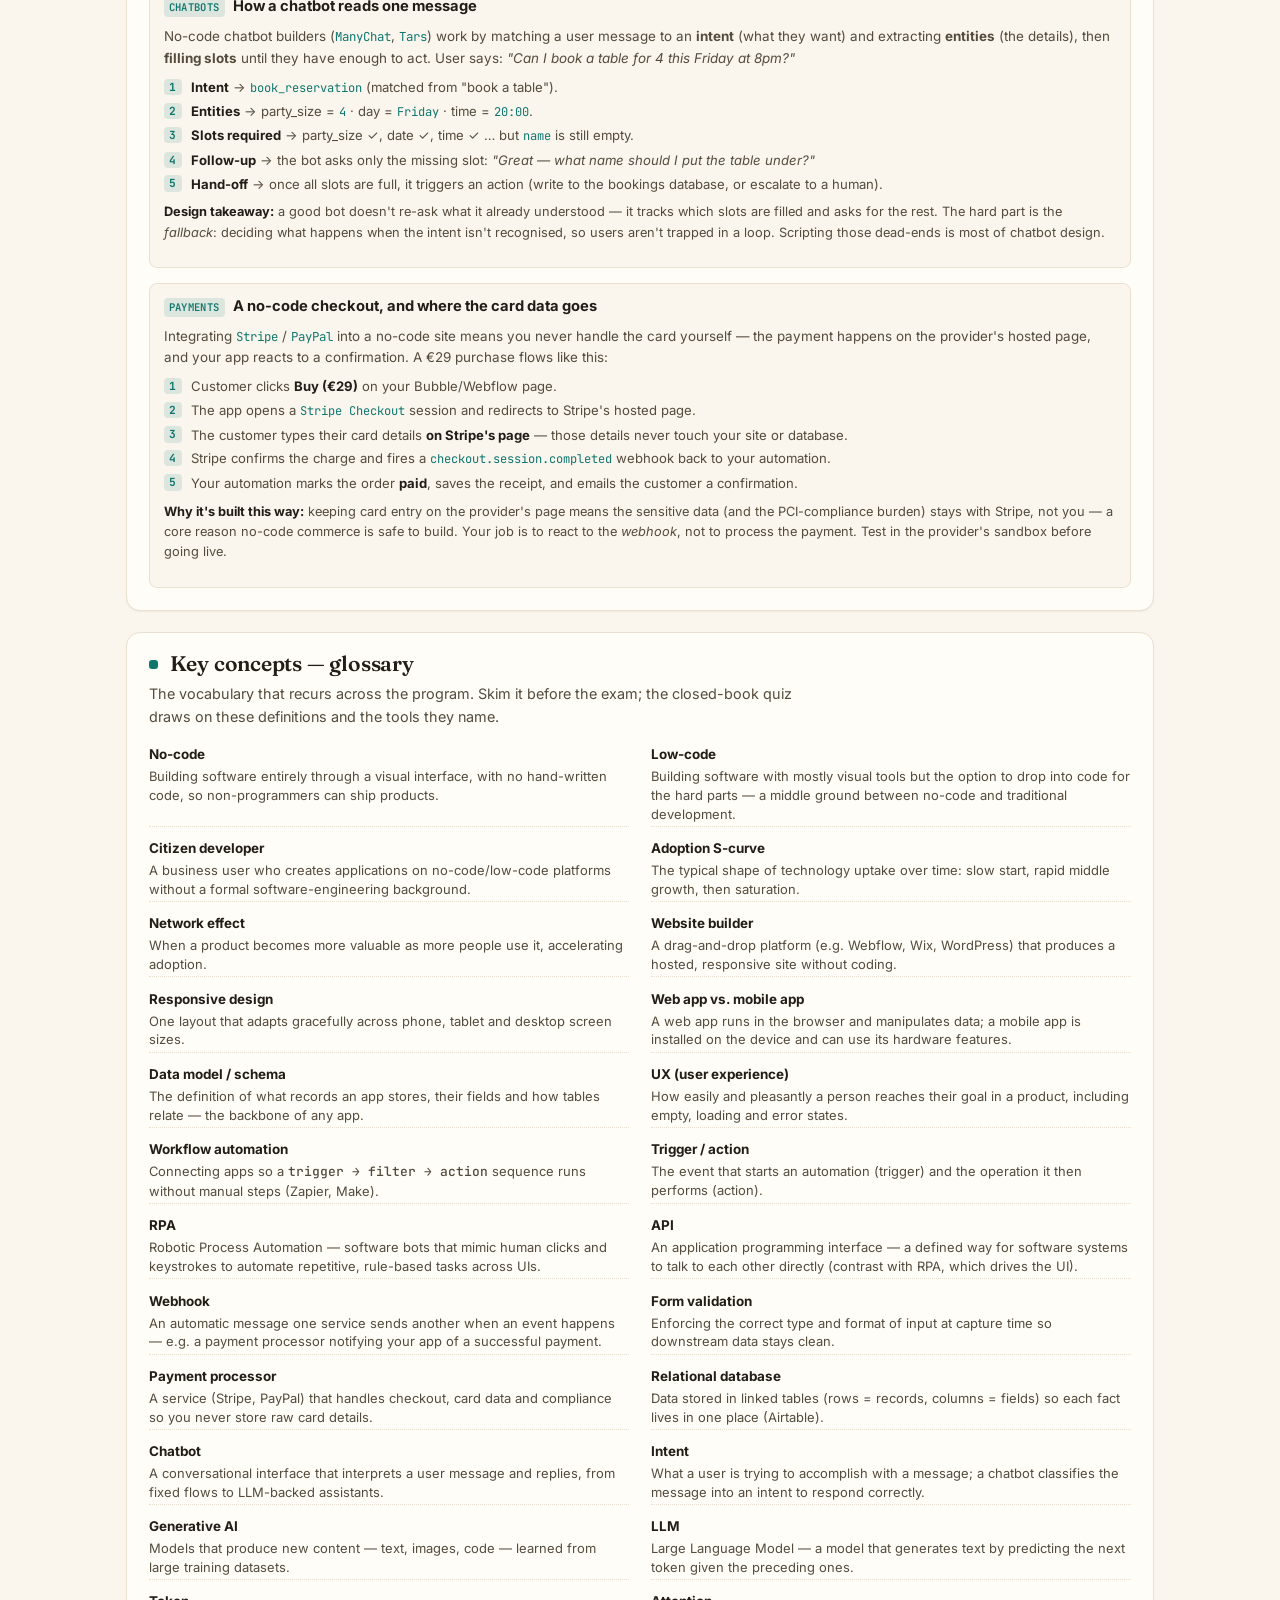
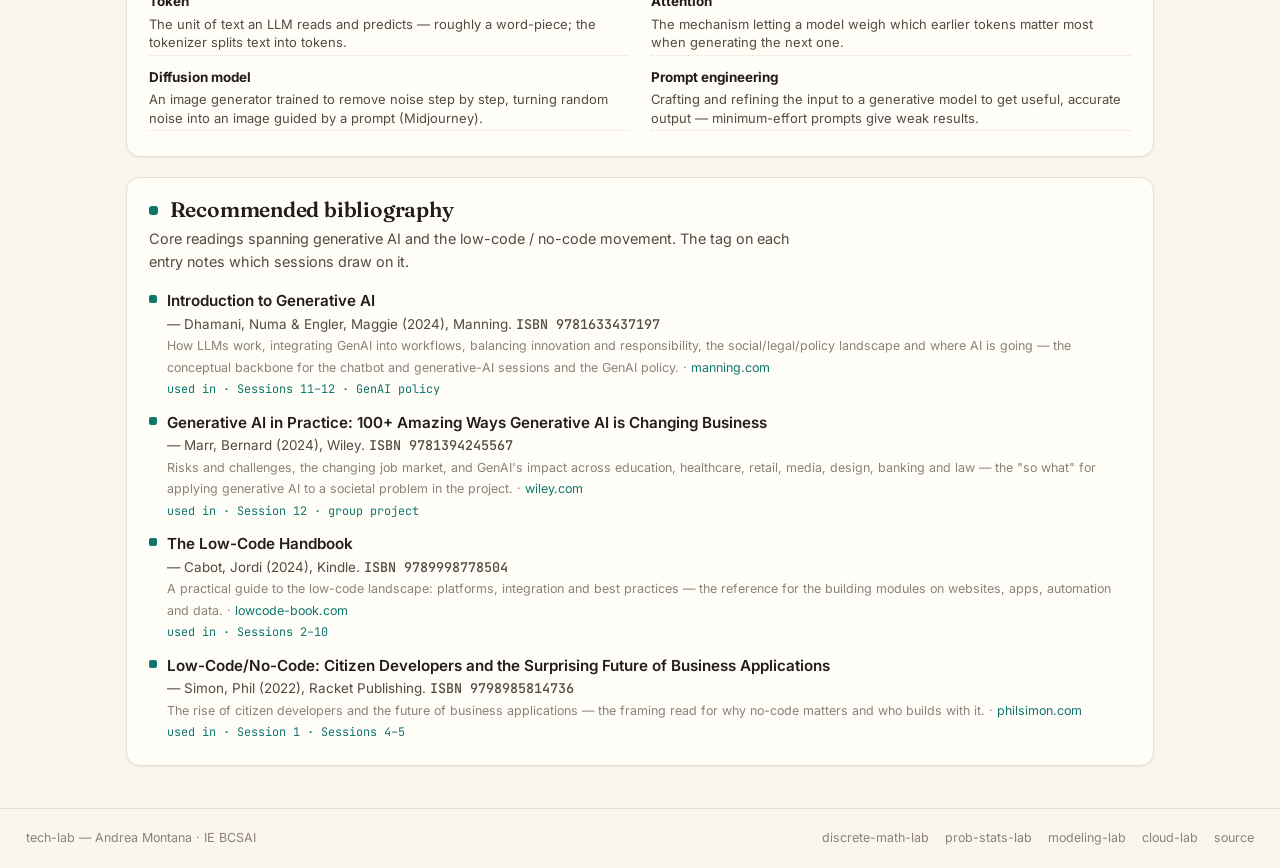
==== commit 59b1a9ea: "Add worked-examples section to course notes (automation, prompting, form→DB schema, ROI, chatbot int" ====
--- a/course.html
+++ b/course.html
@@ -154,6 +154,26 @@
       .biblio .title { color: var(--ink); font-weight: 600; }
       .biblio .meta { color: var(--muted); font-size: 0.78rem; }
       .biblio .used { color: var(--accent); font-family: var(--font-mono); font-size: 0.74rem; }
+
+      /* worked examples */
+      .wex { margin-top: 0.9rem; border: 1px solid var(--rule); border-radius: 8px; padding: 0.7rem 0.85rem; background: var(--bg); }
+      .wex:first-of-type { margin-top: 0.5rem; }
+      .wex .wtitle { display: flex; align-items: baseline; gap: 0.5rem; flex-wrap: wrap; font-size: 0.92rem; font-weight: 700; color: var(--ink); }
+      .wex .wtag { font-family: var(--font-mono); font-size: 0.66rem; font-weight: 600; text-transform: uppercase; letter-spacing: 0.03em; color: var(--accent); background: var(--accent-soft); padding: 0.12em 0.5em; border-radius: 4px; }
+      .wex .wprob { font-size: 0.84rem; color: var(--ink-soft); margin: 0.45rem 0 0; }
+      .wex .wprob code, .wtrace code, .wex .wnote code, .wtable code { font-family: var(--font-mono); font-size: 0.92em; color: var(--accent); }
+      .wtrace { list-style: none; margin: 0.55rem 0 0; padding: 0; display: flex; flex-direction: column; gap: 0.3rem; counter-reset: step; }
+      .wtrace li { position: relative; padding-left: 1.7rem; font-size: 0.82rem; color: var(--ink-soft); line-height: 1.45; }
+      .wtrace li::before { counter-increment: step; content: counter(step); position: absolute; left: 0; top: 0.05rem; width: 1.15rem; text-align: center; font-size: 0.7rem; font-weight: 700; font-family: var(--font-mono); color: var(--accent); background: var(--accent-soft); border-radius: 4px; }
+      .wtrace li b { color: var(--ink); }
+      .wex .wnote { margin-top: 0.55rem; font-size: 0.8rem; color: var(--ink-soft); }
+      .wex .wnote b { color: var(--ink); }
+      .wtable-wrap { overflow-x: auto; }
+      .wtable { width: 100%; border-collapse: collapse; margin-top: 0.55rem; font-size: 0.78rem; }
+      .wtable th, .wtable td { border: 1px solid var(--rule); padding: 0.32em 0.55em; text-align: left; vertical-align: top; }
+      .wtable th { background: var(--paper); color: var(--muted); font-weight: 600; text-transform: uppercase; letter-spacing: 0.03em; font-size: 0.68rem; }
+      .wtable td code, .wtable .mono { font-family: var(--font-mono); font-size: 0.92em; color: var(--accent); }
+      .wtable td.hot { color: var(--accent); font-weight: 700; }
     </style>
   </head>
   <body>
@@ -169,6 +189,7 @@
         <a href="#objectives">objectives</a>
         <a href="#assessment">assessment</a>
         <a href="#program">program</a>
+        <a href="#examples">worked examples</a>
         <a href="#concepts">key concepts</a>
         <a href="#biblio">bibliography</a>
         <a href="./SYLLABUS.pdf" target="_blank">syllabus PDF</a>
@@ -676,6 +697,132 @@
               </div>
             </div>
           </div>
+        </div>
+      </section>
+
+      <!-- WORKED EXAMPLES ----------------------------------------------- -->
+      <section class="demo" id="examples">
+        <h2>Worked examples</h2>
+        <p class="cap">The program describes the tools in prose; these are concrete, traced-through walkthroughs of the
+          patterns you actually build — an automation, a prompt, a data schema, a chatbot turn and a checkout. Tool names
+          and any figures are illustrative of how each platform behaves, not quotes from a specific account.</p>
+
+        <!-- 1. Automation flow -->
+        <div class="wex">
+          <div class="wtitle"><span class="wtag">automation</span> A no-code automation, traced end to end</div>
+          <p class="wprob">In <code>Zapier</code> or <code>Make</code>, a workflow is a <b>trigger</b> followed by <b>filters</b>
+            and <b>actions</b>. Goal: when a lead fills the contact form, log qualified leads to a database and ping the
+            sales channel — but only if their stated budget reaches €100. Watch one real submission flow through:</p>
+          <ol class="wtrace">
+            <li><b>Trigger</b> — <code>Typeform</code> "New entry": <code>{ name: "Lucía", email: "lucia@…", budget: 250 }</code> arrives.</li>
+            <li><b>Filter</b> — continue only if <code>budget ≥ 100</code>. 250 ≥ 100 → passes. (A €40 lead would stop here, silently.)</li>
+            <li><b>Action 1</b> — <code>Airtable</code> "Create record": a new row is added with name, email and budget, mapped field-by-field.</li>
+            <li><b>Action 2</b> — <code>Slack</code> "Send message" to #sales: <i>"New qualified lead: Lucía — €250."</i></li>
+          </ol>
+          <p class="wnote"><b>The mental model:</b> data flows left to right, each step receiving the previous step's output. The
+            value of no-code automation is removing the human copy-paste between apps — but the <i>filter</i> is what keeps it
+            from flooding the team with noise. Designing the conditions is the real work; wiring the apps is the easy part.</p>
+        </div>
+
+        <!-- 2. Prompt engineering -->
+        <div class="wex">
+          <div class="wtitle"><span class="wtag">generative AI</span> Why a structured prompt beats a vague one</div>
+          <p class="wprob">The syllabus is blunt: <i>"minimum-effort prompts get low-quality results."</i> Same task — draft a
+            launch announcement — asked two ways:</p>
+          <div class="wtable-wrap">
+          <table class="wtable">
+            <thead><tr><th style="width:14%">Part</th><th style="width:43%">Vague prompt</th><th style="width:43%">Structured prompt</th></tr></thead>
+            <tbody>
+              <tr><td><b>Role</b></td><td>—</td><td>"You are a B2B copywriter."</td></tr>
+              <tr><td><b>Context</b></td><td>—</td><td>"We're a 5-person startup launching a no-code analytics add-on for Airtable."</td></tr>
+              <tr><td><b>Task</b></td><td>"Write about our launch."</td><td>"Write a launch announcement for our existing newsletter subscribers."</td></tr>
+              <tr><td><b>Constraints</b></td><td>—</td><td>"Under 120 words, one clear call-to-action, no hype words like 'revolutionary'."</td></tr>
+              <tr><td><b>Format</b></td><td>—</td><td>"Subject line + 2 short paragraphs + a button label."</td></tr>
+              <tr><td><b>Result</b></td><td>Generic, off-length, needs a full rewrite.</td><td class="hot">On-brand, on-length, usable with light edits.</td></tr>
+            </tbody>
+          </table>
+          </div>
+          <p class="wnote"><b>Role + context + task + constraints + format</b> turns an open question into a specification. Still,
+            the course's rule holds: <b>assume the output is wrong until you verify it</b> — check the facts, the tone and the
+            length yourself, and acknowledge the AI's use. The prompt gets you a strong draft, not a finished, trustworthy one.</p>
+        </div>
+
+        <!-- 3. Form -> database schema -->
+        <div class="wex">
+          <div class="wtitle"><span class="wtag">forms · databases</span> Turning a form into a database table</div>
+          <p class="wprob">A <code>Google Form</code> / <code>Typeform</code> collects answers; a <code>Airtable</code> base
+            stores them. Each form question becomes a <b>column</b> with a deliberate <b>type</b> — picking the type is what
+            makes the data filterable and chartable later. One event-signup form maps like this:</p>
+          <div class="wtable-wrap">
+          <table class="wtable">
+            <thead><tr><th>Form question</th><th>Column</th><th>Type</th><th>Example value</th></tr></thead>
+            <tbody>
+              <tr><td>"Your full name"</td><td><span class="mono">name</span></td><td>Single line text</td><td>Lucía Pérez</td></tr>
+              <tr><td>"Email"</td><td><span class="mono">email</span></td><td>Email</td><td>lucia@example.com</td></tr>
+              <tr><td>"How many seats?"</td><td><span class="mono">seats</span></td><td>Number (integer)</td><td>2</td></tr>
+              <tr><td>"Workshop track"</td><td><span class="mono">track</span></td><td>Single select</td><td>No-code apps</td></tr>
+              <tr><td>"Dietary needs"</td><td><span class="mono">diet</span></td><td>Long text</td><td>Vegetarian</td></tr>
+              <tr><td>(automatic)</td><td><span class="mono">created</span></td><td>Created time</td><td>2025-10-03 14:21</td></tr>
+            </tbody>
+          </table>
+          </div>
+          <p class="wnote"><b>Why types matter:</b> storing <span class="mono">seats</span> as a number (not text) lets you sum
+            total attendance and filter "more than 1 seat"; a <i>single select</i> for <span class="mono">track</span> keeps the
+            options clean for grouping. Garbage typing here is what makes a dataset impossible to report on later — the schema is a
+            design decision, not an afterthought.</p>
+        </div>
+
+        <!-- 4. Automation ROI -->
+        <div class="wex">
+          <div class="wtitle"><span class="wtag">impact</span> Is this worth automating? (an illustrative estimate)</div>
+          <p class="wprob">Automation has a cost to build, so it pays off only above some volume. A simple back-of-envelope for the
+            lead-logging task above, with <b>illustrative</b> numbers:</p>
+          <ol class="wtrace">
+            <li>Manual way: open each form response, copy 4 fields into the sheet, message sales — about <b>6 min</b> each.</li>
+            <li>Volume: roughly <b>40</b> responses per week.</li>
+            <li>Manual time = 40 × 6 min = <b>240 min/week = 4 h/week</b> ≈ <b>17 h/month</b>.</li>
+            <li>Build the Zap once: about <b>2 h</b>. It then runs in seconds per response, essentially unattended.</li>
+            <li>Payback: the build pays for itself in well under the first week; everything after is saved time.</li>
+          </ol>
+          <p class="wnote"><b>The judgement call:</b> at 40/week the automation is clearly worth it; at 2/week it probably is
+            not — you'd spend longer building and maintaining it than doing the task by hand. "Should we automate this?" is a
+            volume-and-stability question, and these figures are illustrative of how to reason about it, not a benchmark.</p>
+        </div>
+
+        <!-- 5. Chatbot intent / entities -->
+        <div class="wex">
+          <div class="wtitle"><span class="wtag">chatbots</span> How a chatbot reads one message</div>
+          <p class="wprob">No-code chatbot builders (<code>ManyChat</code>, <code>Tars</code>) work by matching a user message to an
+            <b>intent</b> (what they want) and extracting <b>entities</b> (the details), then <b>filling slots</b> until they have
+            enough to act. User says: <i>"Can I book a table for 4 this Friday at 8pm?"</i></p>
+          <ol class="wtrace">
+            <li><b>Intent</b> → <code>book_reservation</code> (matched from "book a table").</li>
+            <li><b>Entities</b> → party_size = <code>4</code> · day = <code>Friday</code> · time = <code>20:00</code>.</li>
+            <li><b>Slots required</b> → party_size ✓, date ✓, time ✓ … but <code>name</code> is still empty.</li>
+            <li><b>Follow-up</b> → the bot asks only the missing slot: <i>"Great — what name should I put the table under?"</i></li>
+            <li><b>Hand-off</b> → once all slots are full, it triggers an action (write to the bookings database, or escalate to a human).</li>
+          </ol>
+          <p class="wnote"><b>Design takeaway:</b> a good bot doesn't re-ask what it already understood — it tracks which slots are
+            filled and asks for the rest. The hard part is the <i>fallback</i>: deciding what happens when the intent isn't
+            recognised, so users aren't trapped in a loop. Scripting those dead-ends is most of chatbot design.</p>
+        </div>
+
+        <!-- 6. Payments / Stripe -->
+        <div class="wex">
+          <div class="wtitle"><span class="wtag">payments</span> A no-code checkout, and where the card data goes</div>
+          <p class="wprob">Integrating <code>Stripe</code> / <code>PayPal</code> into a no-code site means you never handle the
+            card yourself — the payment happens on the provider's hosted page, and your app reacts to a confirmation. A €29
+            purchase flows like this:</p>
+          <ol class="wtrace">
+            <li>Customer clicks <b>Buy (€29)</b> on your Bubble/Webflow page.</li>
+            <li>The app opens a <code>Stripe Checkout</code> session and redirects to Stripe's hosted page.</li>
+            <li>The customer types their card details <b>on Stripe's page</b> — those details never touch your site or database.</li>
+            <li>Stripe confirms the charge and fires a <code>checkout.session.completed</code> webhook back to your automation.</li>
+            <li>Your automation marks the order <b>paid</b>, saves the receipt, and emails the customer a confirmation.</li>
+          </ol>
+          <p class="wnote"><b>Why it's built this way:</b> keeping card entry on the provider's page means the sensitive data
+            (and the PCI-compliance burden) stays with Stripe, not you — a core reason no-code commerce is safe to build. Your job
+            is to react to the <i>webhook</i>, not to process the payment. Test in the provider's sandbox before going live.</p>
         </div>
       </section>
 
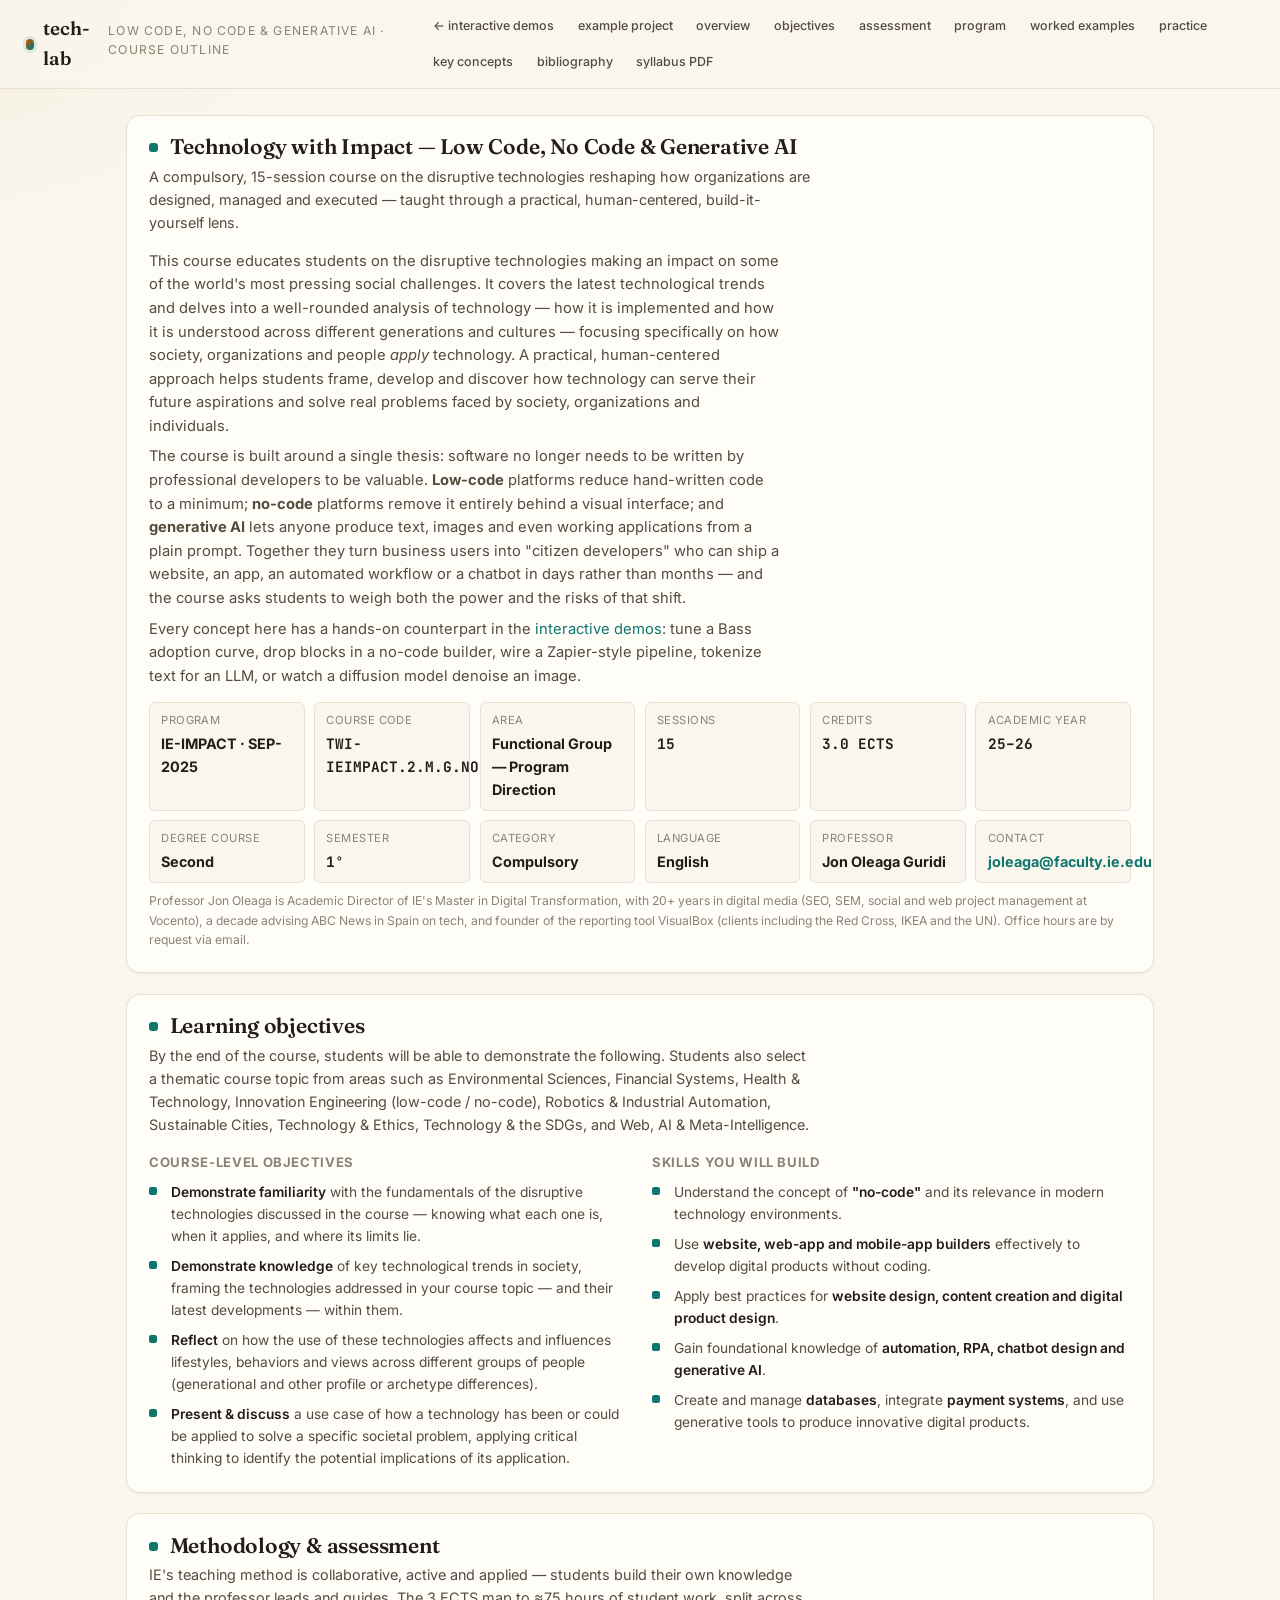
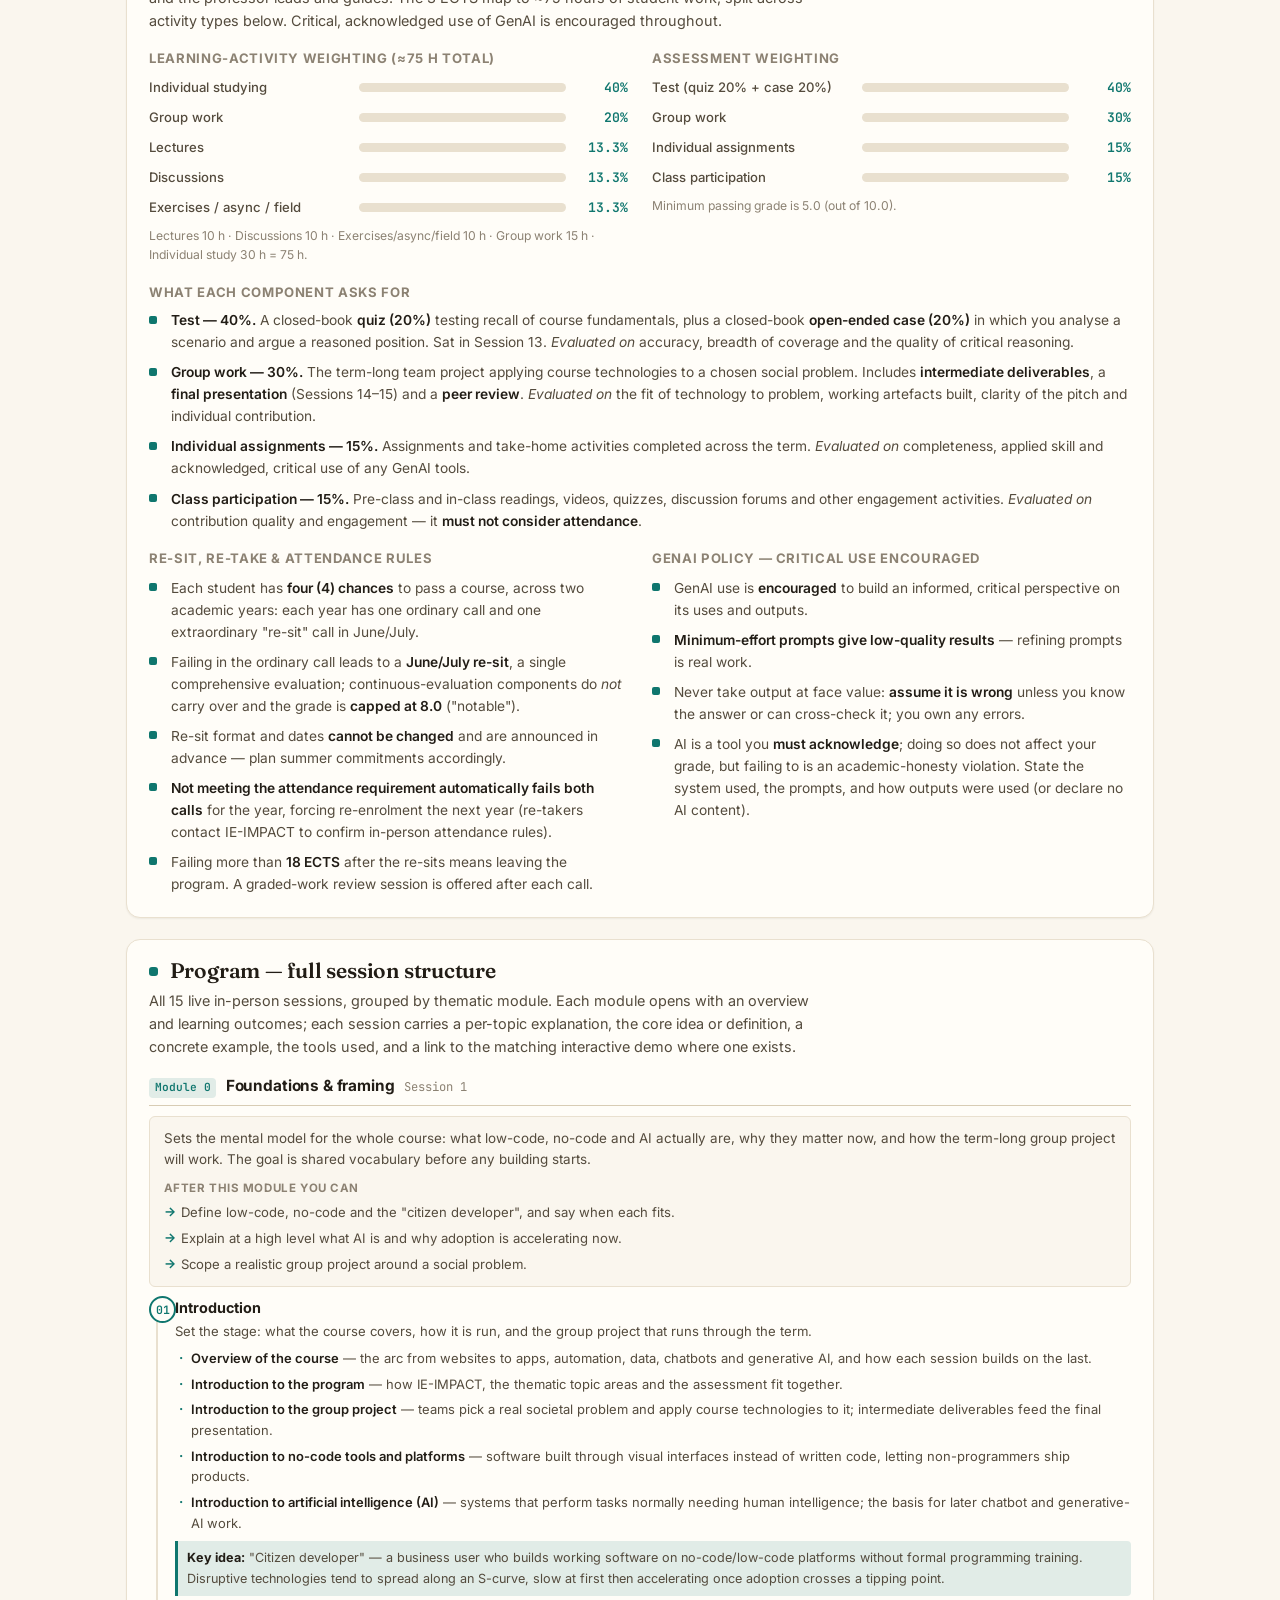
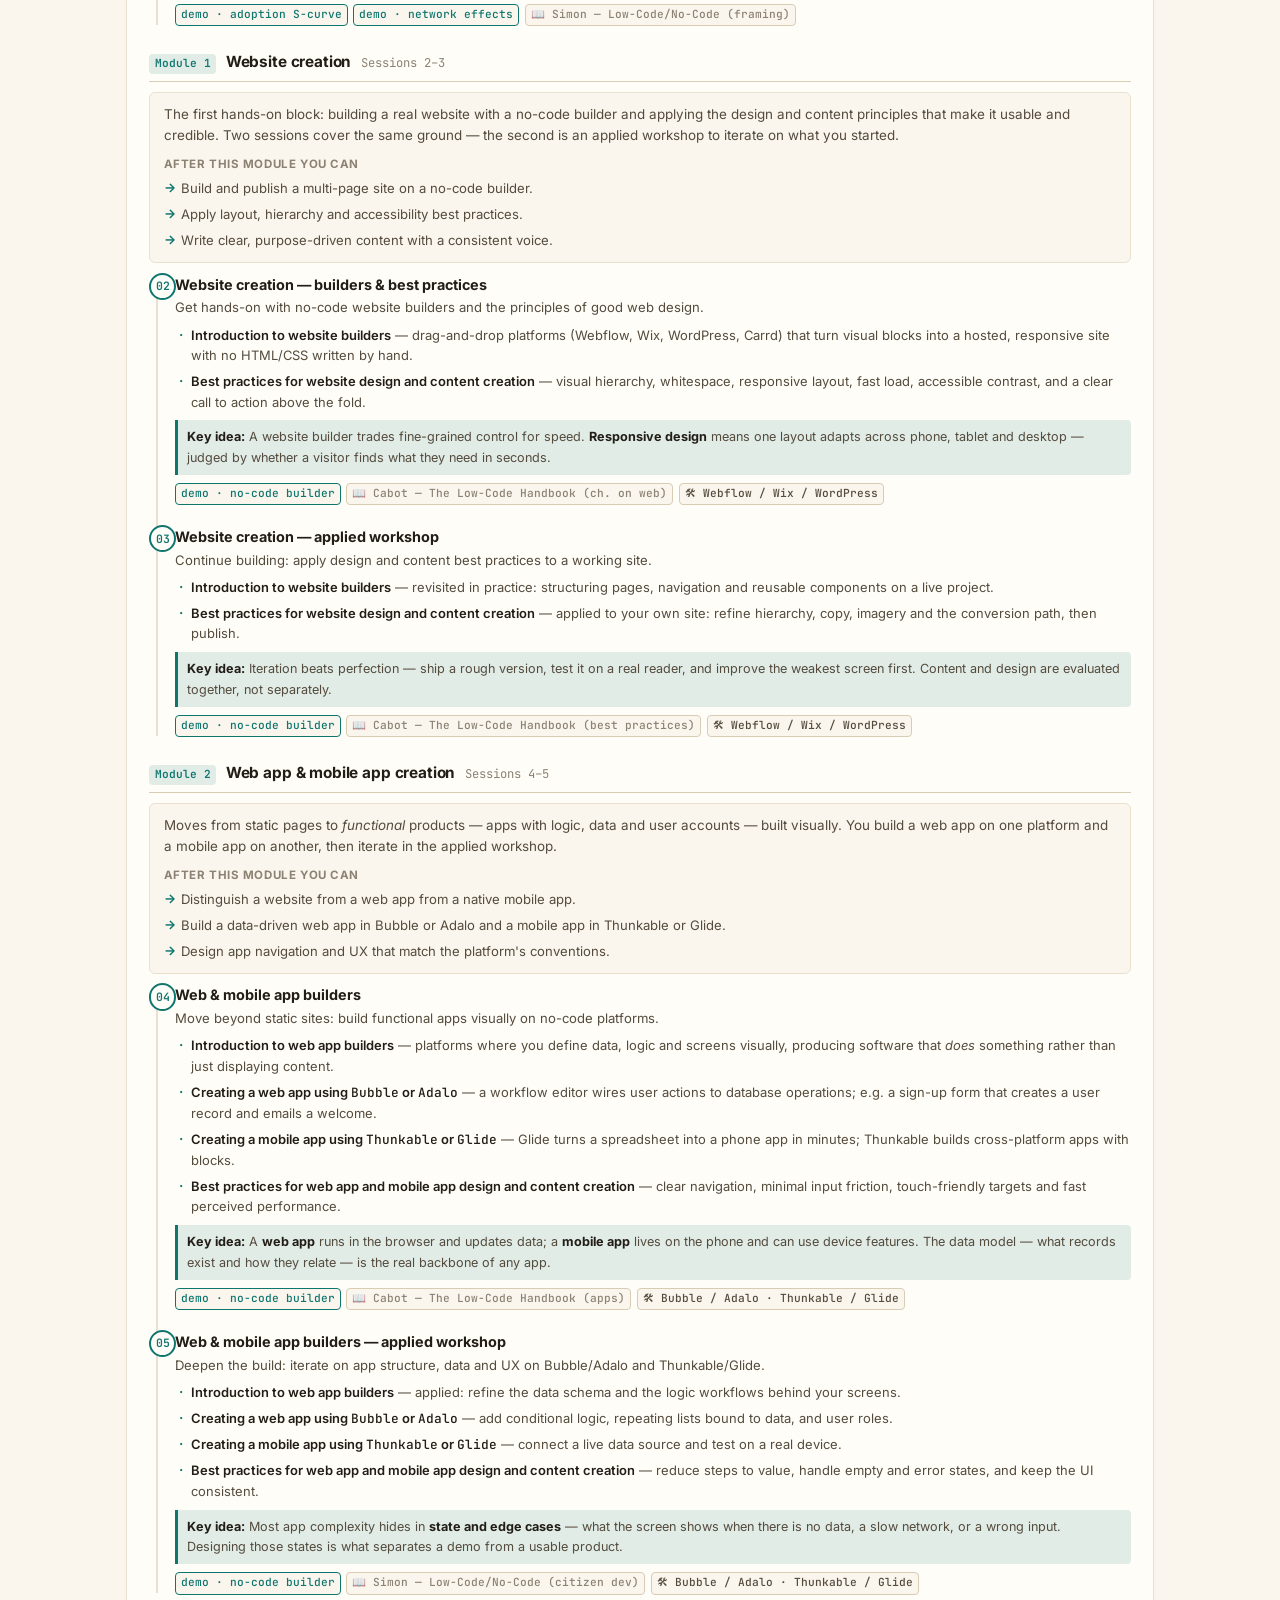
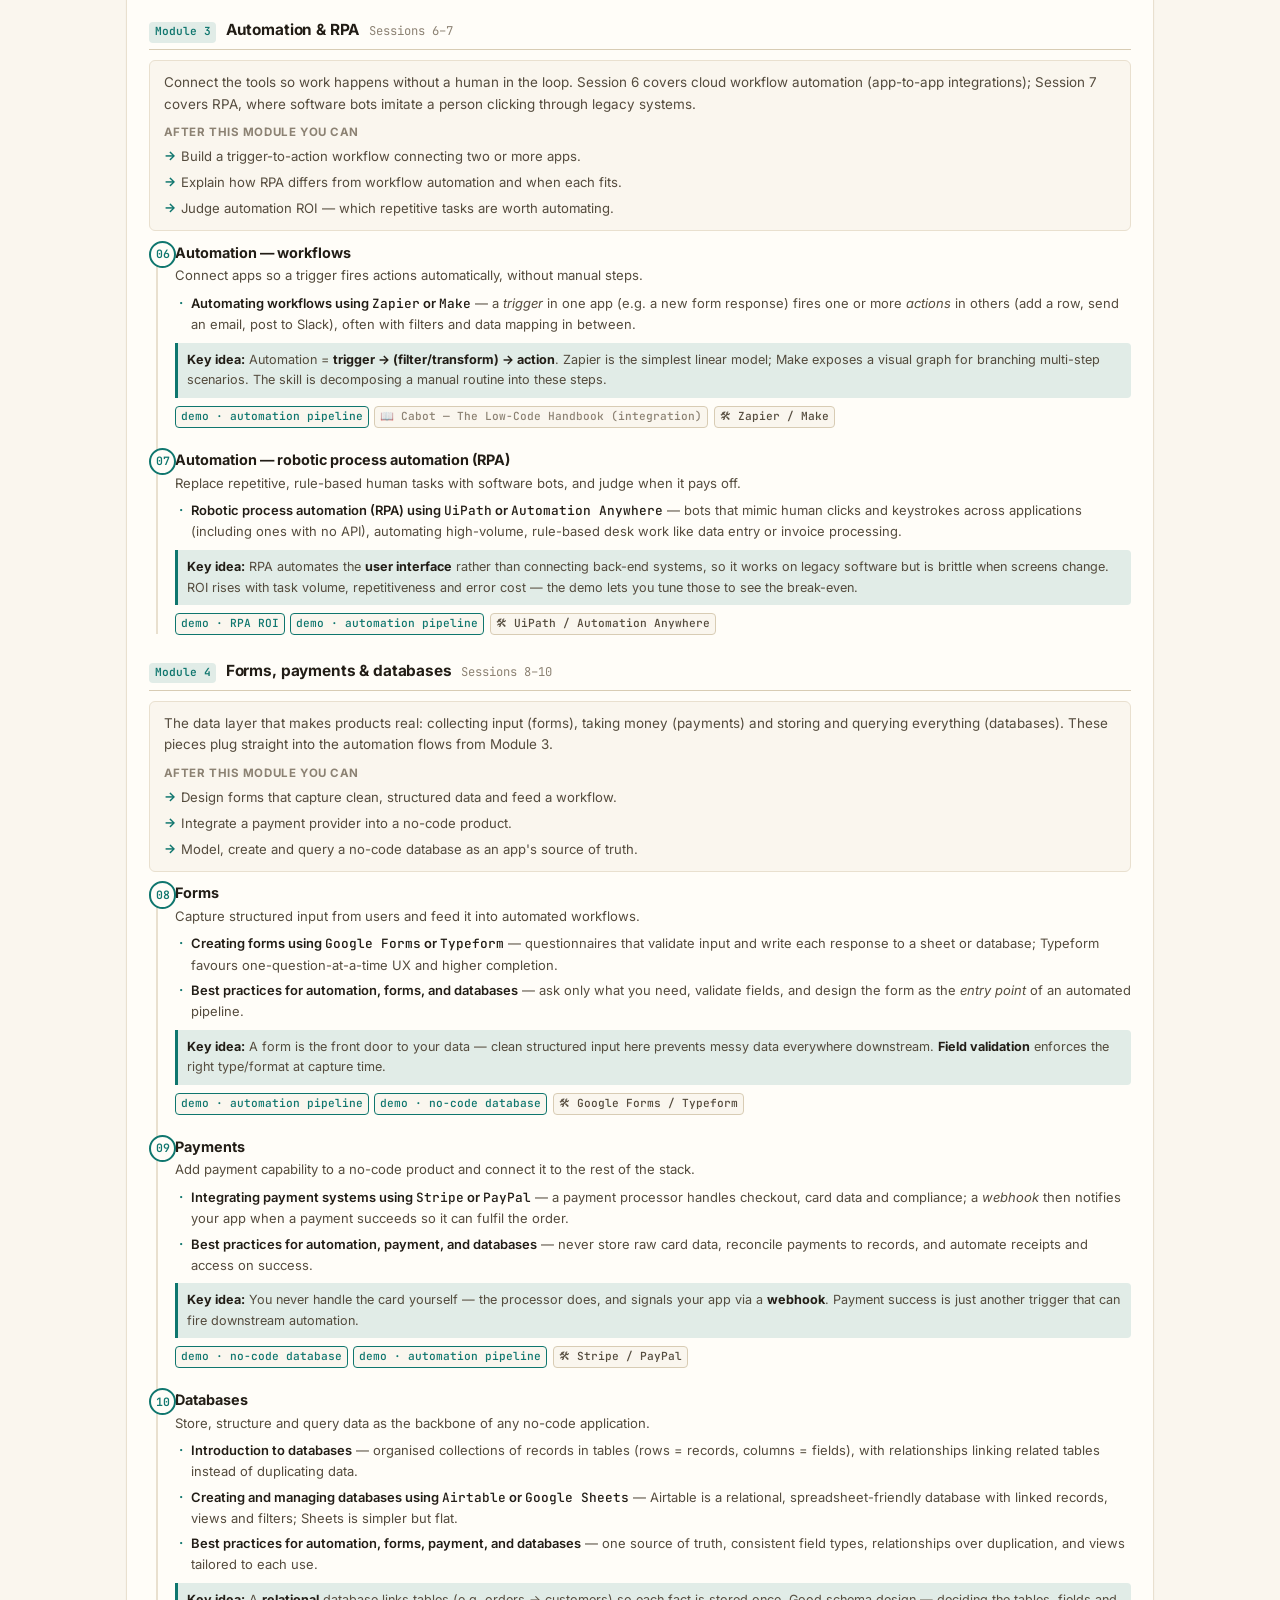
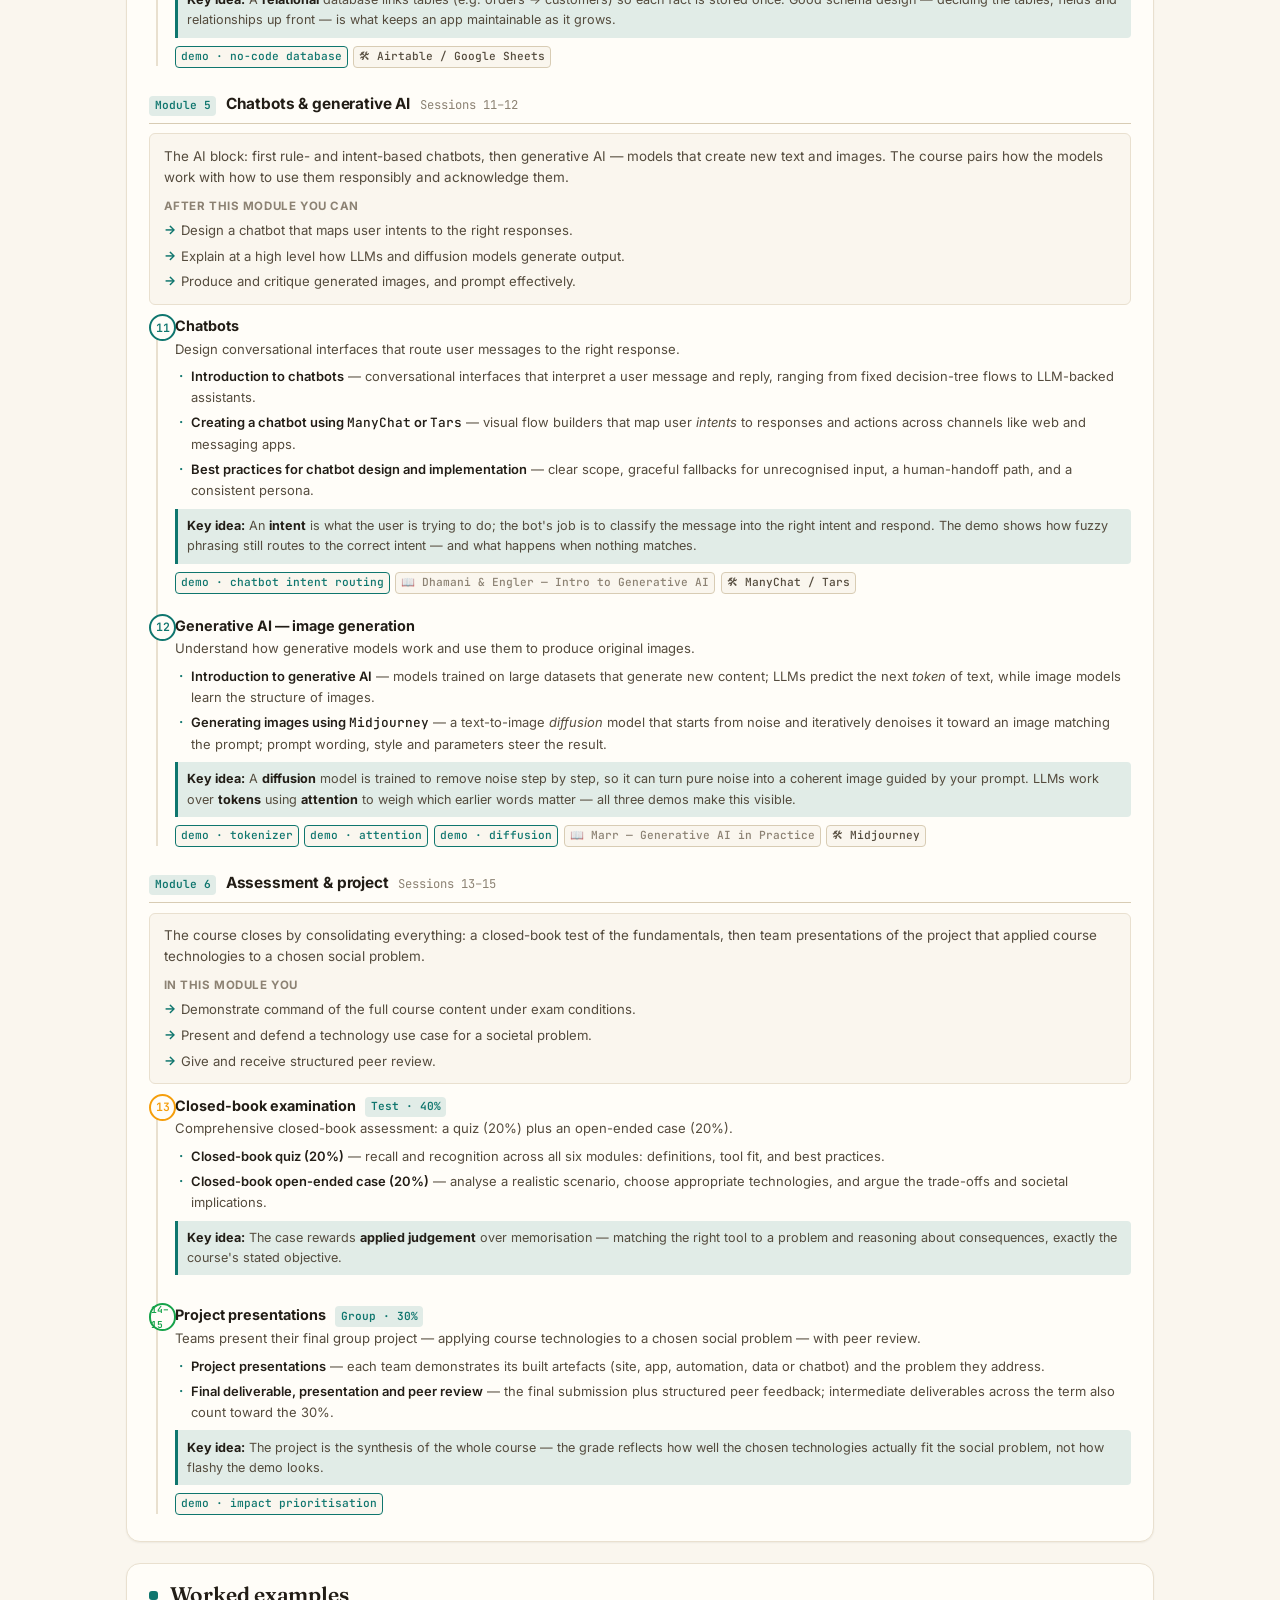
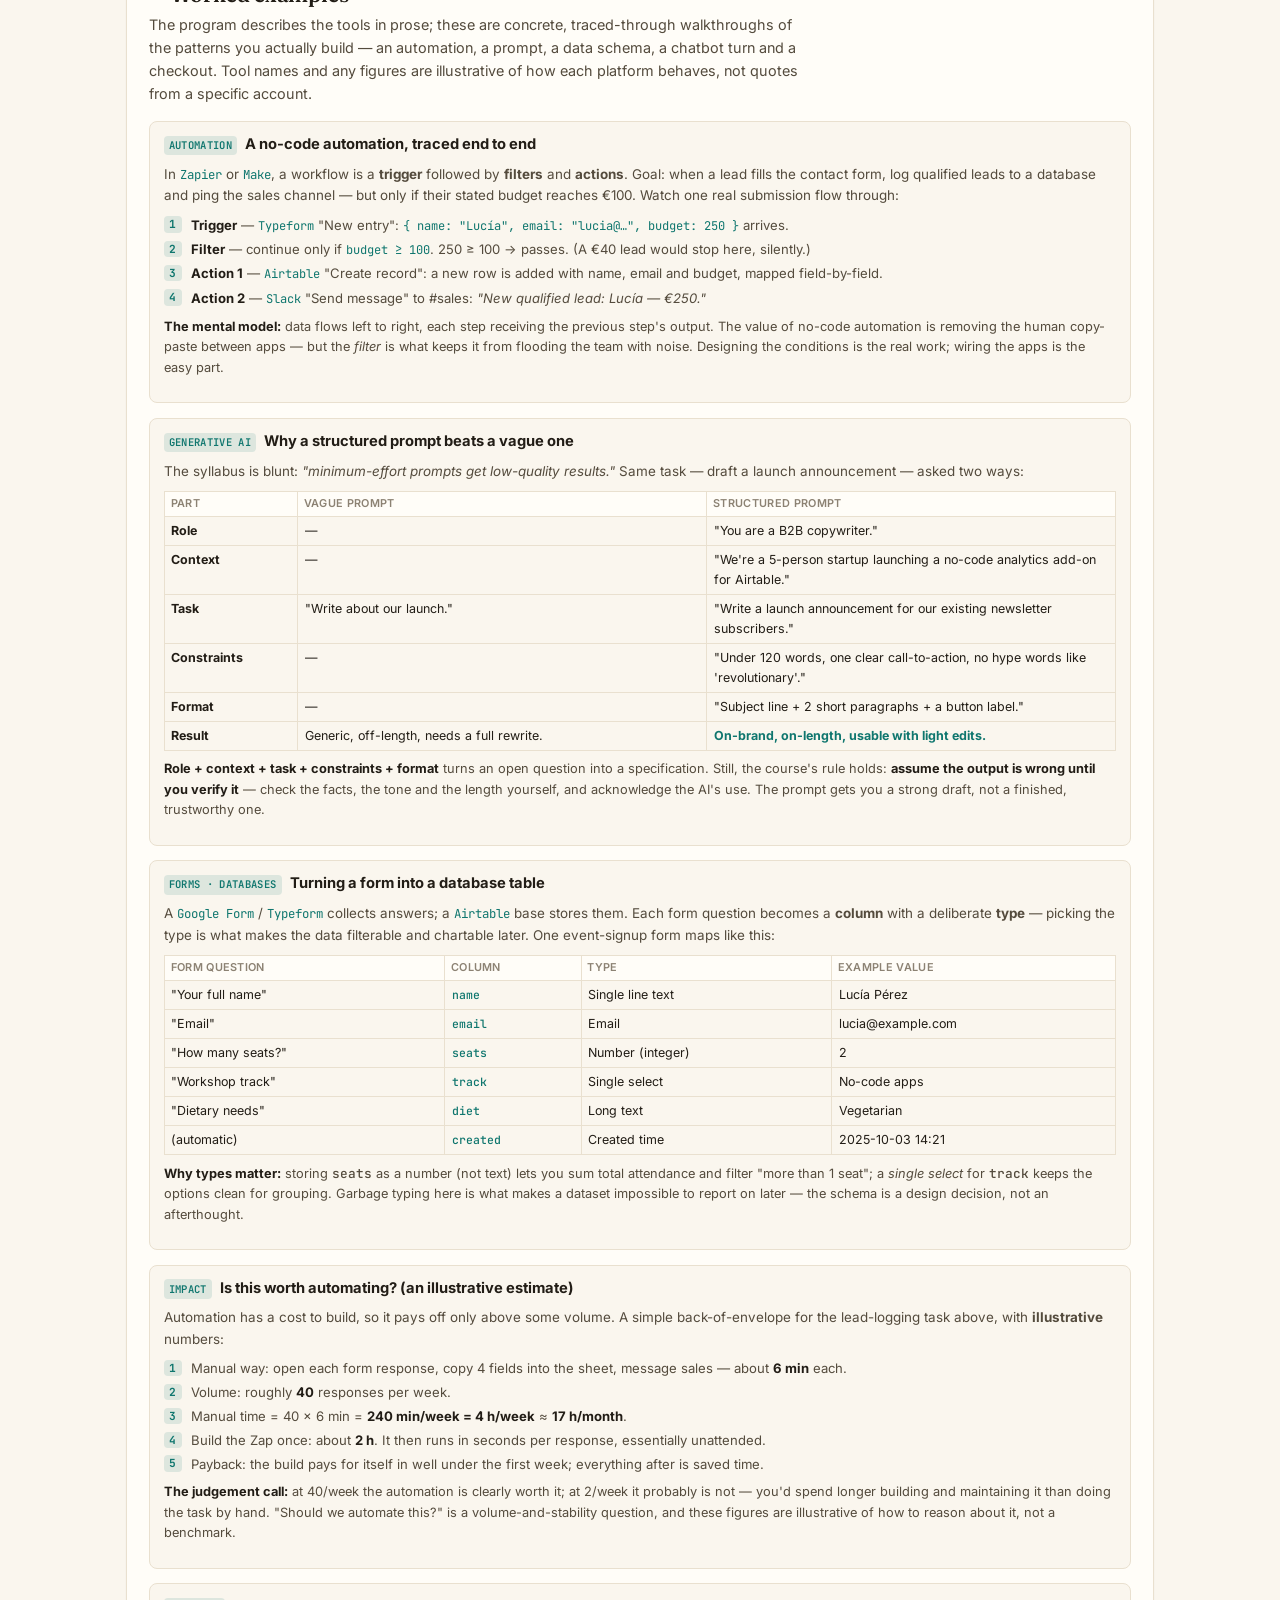
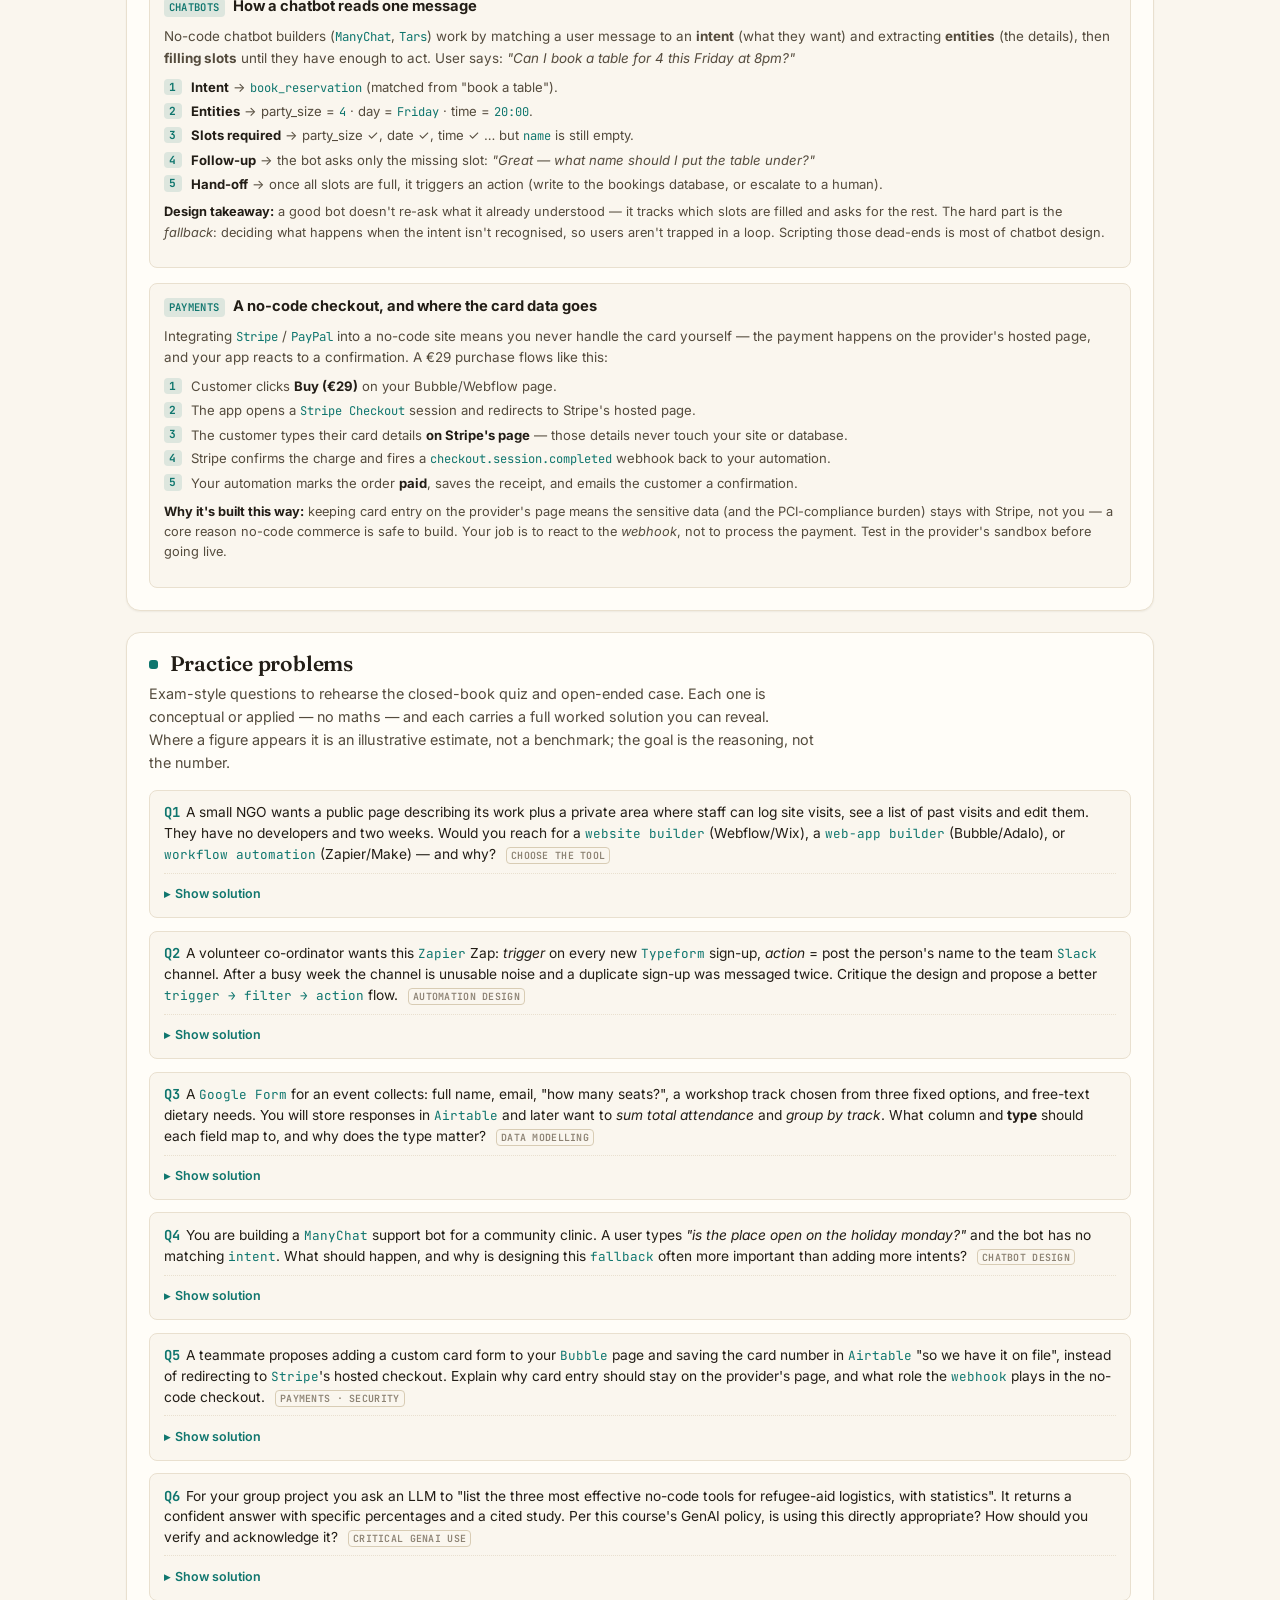
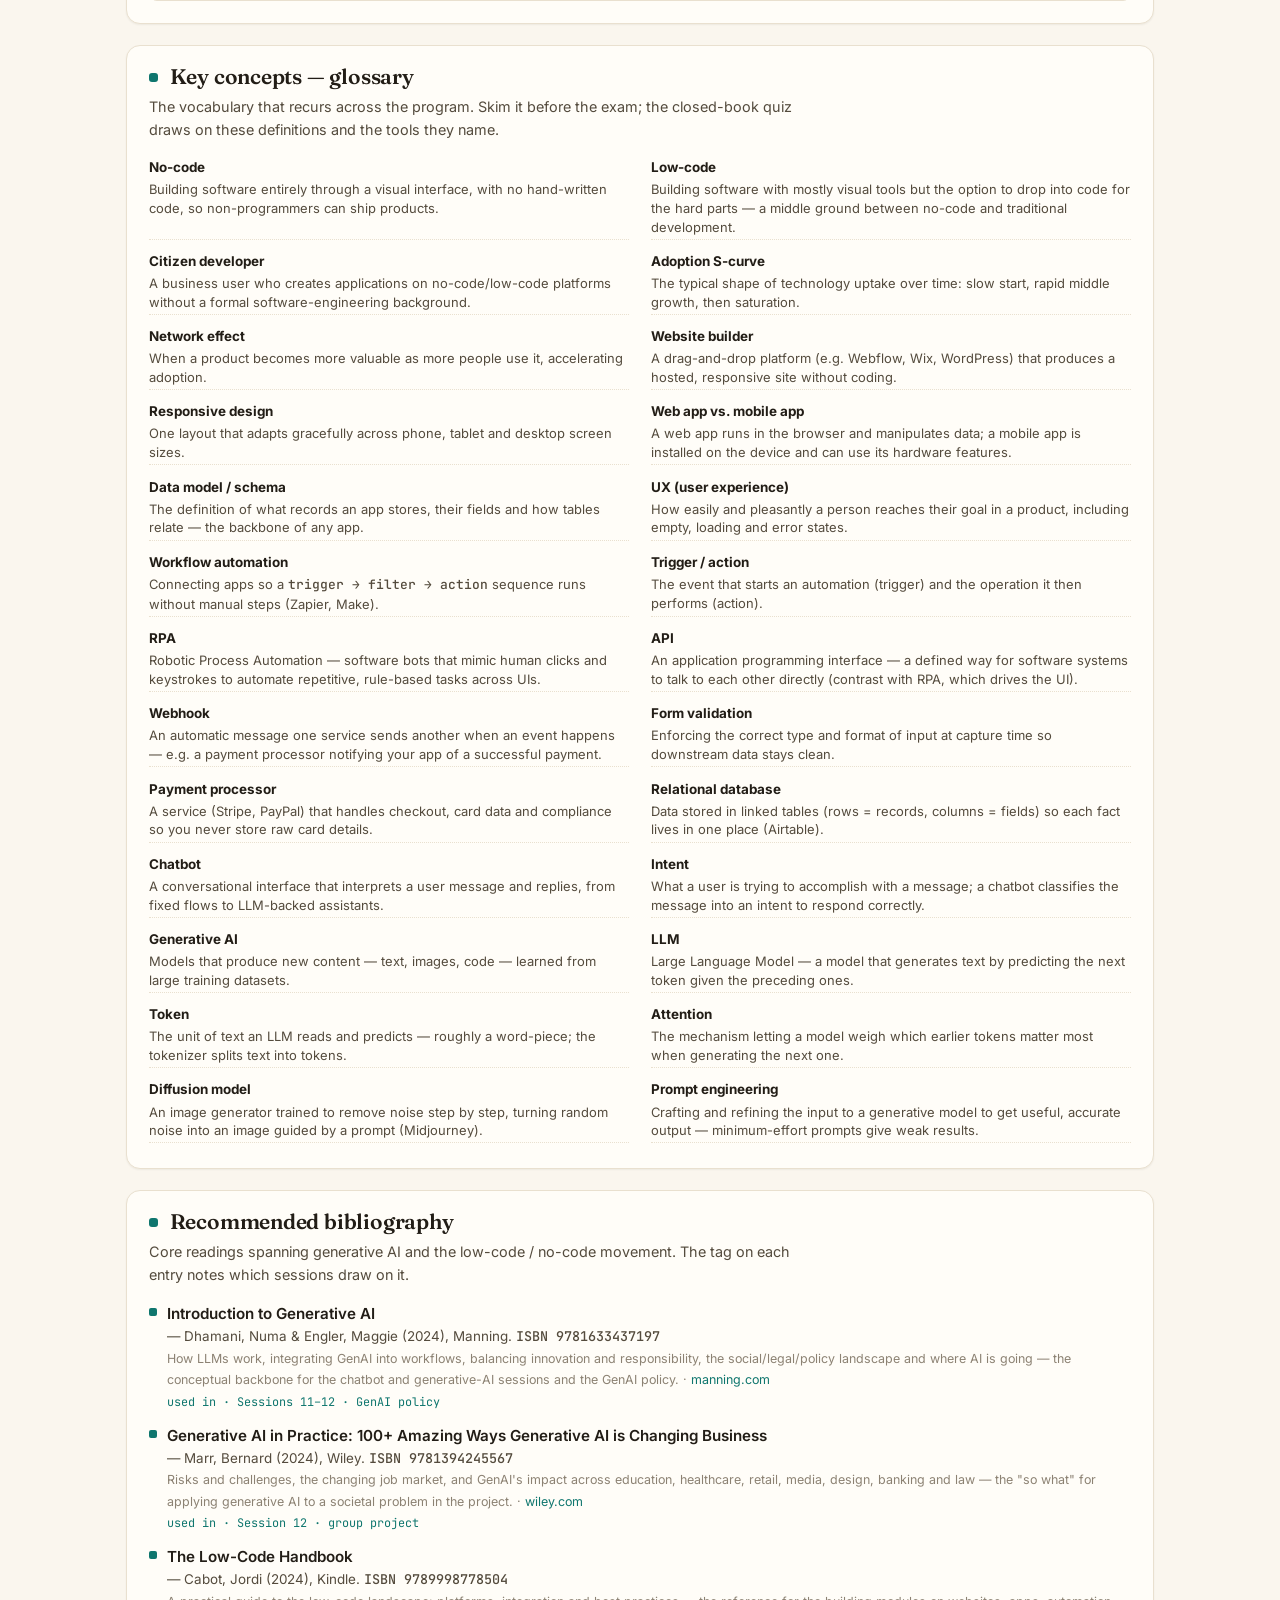
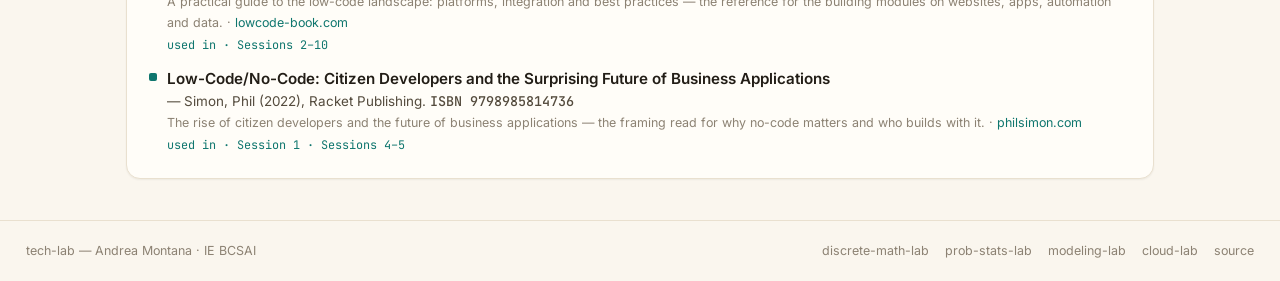
==== commit 996f5979: "Add practice-problems section with collapsible worked solutions" ====
--- a/course.html
+++ b/course.html
@@ -174,6 +174,24 @@
       .wtable th { background: var(--paper); color: var(--muted); font-weight: 600; text-transform: uppercase; letter-spacing: 0.03em; font-size: 0.68rem; }
       .wtable td code, .wtable .mono { font-family: var(--font-mono); font-size: 0.92em; color: var(--accent); }
       .wtable td.hot { color: var(--accent); font-weight: 700; }
+
+      /* practice problems */
+      .pp { margin-top: 0.8rem; border: 1px solid var(--rule); border-radius: 8px; padding: 0.7rem 0.85rem; background: var(--bg); }
+      .pp:first-of-type { margin-top: 0.5rem; }
+      .pp .ppq { font-size: 0.86rem; color: var(--ink); line-height: 1.5; }
+      .pp .ppq .qn { font-family: var(--font-mono); font-weight: 700; color: var(--accent); margin-right: 0.4rem; }
+      .pp .pptag { font-family: var(--font-mono); font-size: 0.62rem; font-weight: 600; text-transform: uppercase; letter-spacing: 0.03em; color: var(--muted); border: 1px solid var(--rule-h); border-radius: 4px; padding: 0.08em 0.4em; margin-left: 0.4rem; white-space: nowrap; }
+      .pp .ppq code, .ppsol code { font-family: var(--font-mono); font-size: 0.92em; color: var(--accent); }
+      .ppsol { margin-top: 0.5rem; border-top: 1px dotted var(--rule); padding-top: 0.45rem; }
+      .ppsol > summary { cursor: pointer; font-size: 0.78rem; font-weight: 600; color: var(--accent); list-style: none; display: inline-flex; align-items: center; gap: 0.35rem; }
+      .ppsol > summary::-webkit-details-marker { display: none; }
+      .ppsol > summary::before { content: '▸'; font-size: 0.72rem; transition: transform 0.15s ease; }
+      .ppsol[open] > summary::before { transform: rotate(90deg); }
+      .ppsol > summary:hover { text-decoration: underline; }
+      .ppsol .sol { margin-top: 0.45rem; font-size: 0.82rem; color: var(--ink-soft); line-height: 1.5; }
+      .ppsol .sol b { color: var(--ink); }
+      .ppsol .ans { margin-top: 0.45rem; padding: 0.4rem 0.6rem; border-left: 2px solid var(--accent); background: var(--accent-soft); border-radius: 0 5px 5px 0; font-size: 0.82rem; color: var(--ink-soft); }
+      .ppsol .ans b { color: var(--ink); }
     </style>
   </head>
   <body>
@@ -190,6 +208,7 @@
         <a href="#assessment">assessment</a>
         <a href="#program">program</a>
         <a href="#examples">worked examples</a>
+        <a href="#practice">practice</a>
         <a href="#concepts">key concepts</a>
         <a href="#biblio">bibliography</a>
         <a href="./SYLLABUS.pdf" target="_blank">syllabus PDF</a>
@@ -823,6 +842,142 @@
           <p class="wnote"><b>Why it's built this way:</b> keeping card entry on the provider's page means the sensitive data
             (and the PCI-compliance burden) stays with Stripe, not you — a core reason no-code commerce is safe to build. Your job
             is to react to the <i>webhook</i>, not to process the payment. Test in the provider's sandbox before going live.</p>
+        </div>
+      </section>
+
+      <!-- PRACTICE PROBLEMS --------------------------------------------- -->
+      <section class="demo" id="practice">
+        <h2>Practice problems</h2>
+        <p class="cap">Exam-style questions to rehearse the closed-book quiz and open-ended case. Each one is conceptual or
+          applied — no maths — and each carries a full worked solution you can reveal. Where a figure appears it is an
+          illustrative estimate, not a benchmark; the goal is the reasoning, not the number.</p>
+
+        <!-- Q1 — choose the right tool -->
+        <div class="pp">
+          <div class="ppq"><span class="qn">Q1</span>A small NGO wants a public page describing its work plus a private area where
+            staff can log site visits, see a list of past visits and edit them. They have no developers and two weeks. Would you
+            reach for a <code>website builder</code> (Webflow/Wix), a <code>web-app builder</code> (Bubble/Adalo), or
+            <code>workflow automation</code> (Zapier/Make) — and why? <span class="pptag">choose the tool</span></div>
+          <details class="ppsol">
+            <summary>Show solution</summary>
+            <div class="sol">Separate the two needs. The public page is <b>content</b> — text and images that mostly display, do not
+              change per user and need no login. A <code>website builder</code> ships that fastest with the best design control. The
+              private area is <b>functional</b>: it stores records (visits), lists them, and lets staff create and edit them behind a
+              login — that is data + logic + user accounts, which is exactly what a <code>web-app builder</code> like Bubble or Adalo
+              provides and what a website builder cannot do well. <code>Workflow automation</code> is the wrong category here: Zapier/Make
+              <i>connect</i> existing apps when an event fires; they are not where you build screens or a CRUD interface. The honest answer
+              is usually <b>both builders</b>, not one tool — a marketing site plus a small web app — with automation added later only if
+              you need to, say, email a summary when a visit is logged.</div>
+            <div class="ans"><b>Answer:</b> Website builder for the public page, web-app builder for the staff CRUD area; automation
+              is not a substitute for either. Match the tool to whether the surface <i>displays content</i> or <i>manipulates data behind a login</i>.</div>
+          </details>
+        </div>
+
+        <!-- Q2 — automation design / critique -->
+        <div class="pp">
+          <div class="ppq"><span class="qn">Q2</span>A volunteer co-ordinator wants this <code>Zapier</code> Zap: <i>trigger</i> on every
+            new <code>Typeform</code> sign-up, <i>action</i> = post the person's name to the team <code>Slack</code> channel. After a busy
+            week the channel is unusable noise and a duplicate sign-up was messaged twice. Critique the design and propose a better
+            <code>trigger → filter → action</code> flow. <span class="pptag">automation design</span></div>
+          <details class="ppsol">
+            <summary>Show solution</summary>
+            <div class="sol">The flow has no <b>filter</b> and no <b>de-duplication</b>, so every raw event becomes a message — that is why
+              volume turns into noise. Two fixes. (1) Add a <b>filter step</b> between trigger and action so only sign-ups that matter get
+              through — e.g. only those who ticked "available this weekend", so the channel sees signal not every row. (2) Handle
+              <b>duplicates</b>: either look up the email in the database first and continue only if it is new, or batch sign-ups into a
+              single daily digest instead of one message each. A more robust shape is <code>trigger</code> (new entry) →
+              <code>filter</code> (relevant + not already seen) → <code>action 1</code> (create/lookup a record so there is a source of
+              truth) → <code>action 2</code> (one tidy Slack message, or a scheduled digest). The lesson from the worked example holds:
+              wiring the apps is easy; <b>designing the condition that decides what is worth an action</b> is the real work.</div>
+            <div class="ans"><b>Answer:</b> Insert a filter (relevance + de-dup) before the action, and consider batching into a digest.
+              An automation without a filter just relays noise faster than a human would.</div>
+          </details>
+        </div>
+
+        <!-- Q3 — data modelling -->
+        <div class="pp">
+          <div class="ppq"><span class="qn">Q3</span>A <code>Google Form</code> for an event collects: full name, email, "how many
+            seats?", a workshop track chosen from three fixed options, and free-text dietary needs. You will store responses in
+            <code>Airtable</code> and later want to <i>sum total attendance</i> and <i>group by track</i>. What column and <b>type</b>
+            should each field map to, and why does the type matter? <span class="pptag">data modelling</span></div>
+          <details class="ppsol">
+            <summary>Show solution</summary>
+            <div class="sol">Map each question to a column with a deliberate type: <code>name</code> → <i>single-line text</i>;
+              <code>email</code> → <i>email</i> (so the format is validated and it is usable for later automation); <code>seats</code> →
+              <i>number / integer</i>; <code>track</code> → <i>single select</i> with the three fixed options; <code>diet</code> →
+              <i>long text</i> (open-ended, not summarised). The type is not cosmetic — it determines what you can compute. Storing
+              <code>seats</code> as a <b>number</b> is what lets you <i>sum</i> total attendance and filter "more than one seat"; if it were
+              text, "2" + "3" would not add up. Making <code>track</code> a <b>single select</b> (rather than free text) keeps the option
+              values clean and identical, so <i>group by track</i> produces three tidy buckets instead of "No-code", "no code", "nocode" as
+              separate groups. Choosing types up front is a schema design decision; fixing dirty types after data has arrived is far harder.</div>
+            <div class="ans"><b>Answer:</b> number for seats (to sum), single-select for track (to group cleanly), email/text/long-text
+              for the rest. The type chosen at capture time decides what analysis is possible later.</div>
+          </details>
+        </div>
+
+        <!-- Q4 — chatbot design / fallback -->
+        <div class="pp">
+          <div class="ppq"><span class="qn">Q4</span>You are building a <code>ManyChat</code> support bot for a community clinic. A user
+            types <i>"is the place open on the holiday monday?"</i> and the bot has no matching <code>intent</code>. What should happen, and
+            why is designing this <code>fallback</code> often more important than adding more intents? <span class="pptag">chatbot design</span></div>
+          <details class="ppsol">
+            <summary>Show solution</summary>
+            <div class="sol">When classification fails, the bot must <b>not</b> loop, guess, or dead-end the user. A good fallback does three
+              things: (1) <b>acknowledge</b> it did not understand rather than pretending — e.g. "I'm not sure I caught that"; (2) offer a
+              <b>way forward</b> — restate the few things it <i>can</i> help with (hours, location, booking) as quick-reply buttons so the
+              user can re-route; and (3) provide a <b>human-handoff path</b> for anything outside scope, so a real question about holiday
+              hours reaches a person instead of failing silently. This matters more than chasing intent coverage because you can never
+              enumerate every phrasing a user will type — the long tail is effectively infinite. A bot is judged on how gracefully it
+              behaves <i>when it doesn't know</i>, not on how many intents it lists. As the syllabus puts it, a clear scope plus a graceful
+              fallback and handoff is the best practice; over-promising coverage is the failure mode.</div>
+            <div class="ans"><b>Answer:</b> Acknowledge the miss, re-offer the bot's real capabilities, and give a human-handoff route —
+              never loop or fake an answer. Fallback design beats intent count because user phrasing is unbounded.</div>
+          </details>
+        </div>
+
+        <!-- Q5 — payments / security -->
+        <div class="pp">
+          <div class="ppq"><span class="qn">Q5</span>A teammate proposes adding a custom card form to your <code>Bubble</code> page and
+            saving the card number in <code>Airtable</code> "so we have it on file", instead of redirecting to <code>Stripe</code>'s hosted
+            checkout. Explain why card entry should stay on the provider's page, and what role the <code>webhook</code> plays in the
+            no-code checkout. <span class="pptag">payments · security</span></div>
+          <details class="ppsol">
+            <summary>Show solution</summary>
+            <div class="sol">Storing raw card numbers is the thing you most want to avoid. Card data carries a heavy compliance and liability
+              burden (PCI-DSS); the entire point of <code>Stripe Checkout</code> / PayPal is that the customer types their card <b>on the
+              provider's hosted page</b>, so the sensitive details never touch your site, your database or your no-code platform — and the
+              compliance obligation stays with the provider, not a two-person team. Saving the number in Airtable would make your base a
+              target and put that burden on you, for no benefit. The flow instead is: your app opens a checkout session and <b>redirects</b>;
+              the customer pays on the provider's page; the provider charges the card and then fires a <code>webhook</code> — an automatic
+              "this happened" message (e.g. <code>checkout.session.completed</code>) — back to your app. That webhook is the trusted signal
+              that lets your automation mark the order paid, save a <i>receipt</i> (not the card), and email the customer. Your job is to
+              <b>react to the confirmation</b>, never to handle the card.</div>
+            <div class="ans"><b>Answer:</b> Keep card entry on the provider's hosted page so sensitive data and PCI burden stay with them;
+              the webhook is the provider's signal that payment succeeded, which triggers your fulfilment. Never store raw card numbers.</div>
+          </details>
+        </div>
+
+        <!-- Q6 — critical GenAI use -->
+        <div class="pp">
+          <div class="ppq"><span class="qn">Q6</span>For your group project you ask an LLM to "list the three most effective no-code
+            tools for refugee-aid logistics, with statistics". It returns a confident answer with specific percentages and a cited study.
+            Per this course's GenAI policy, is using this directly appropriate? How should you verify and acknowledge it?
+            <span class="pptag">critical GenAI use</span></div>
+          <details class="ppsol">
+            <summary>Show solution</summary>
+            <div class="sol">Using the output <i>directly</i> is not appropriate — but using the model is. The course explicitly encourages
+              GenAI to build a critical perspective, while setting two rules that this scenario triggers. First, <b>assume the output is
+              wrong until verified</b>: confident percentages and a named study are exactly where models <i>hallucinate</i>, inventing
+              plausible-looking figures and citations that do not exist. So you must independently confirm each statistic and check the cited
+              study actually says it — if you cannot find and verify the source, you drop the claim; you own any error that ships. Second, a
+              <b>minimum-effort prompt gives a low-quality result</b>; "list three tools with statistics" invites fabrication, whereas asking
+              for candidate tools <i>and</i> where to verify each pushes the model toward checkable leads. Third, you must <b>acknowledge</b>
+              the use: state which system you used, the prompts, and how the output was used (e.g. "used to brainstorm candidate tools, all
+              figures independently verified"). Acknowledging does not lower your grade; failing to is an academic-honesty violation.</div>
+            <div class="ans"><b>Answer:</b> Appropriate as a brainstorming starting point, not as a citable source — verify every figure
+              and citation against real sources before use, and disclose the system, prompts and how you used it. Treat unverified GenAI
+              statistics as wrong by default.</div>
+          </details>
         </div>
       </section>
 
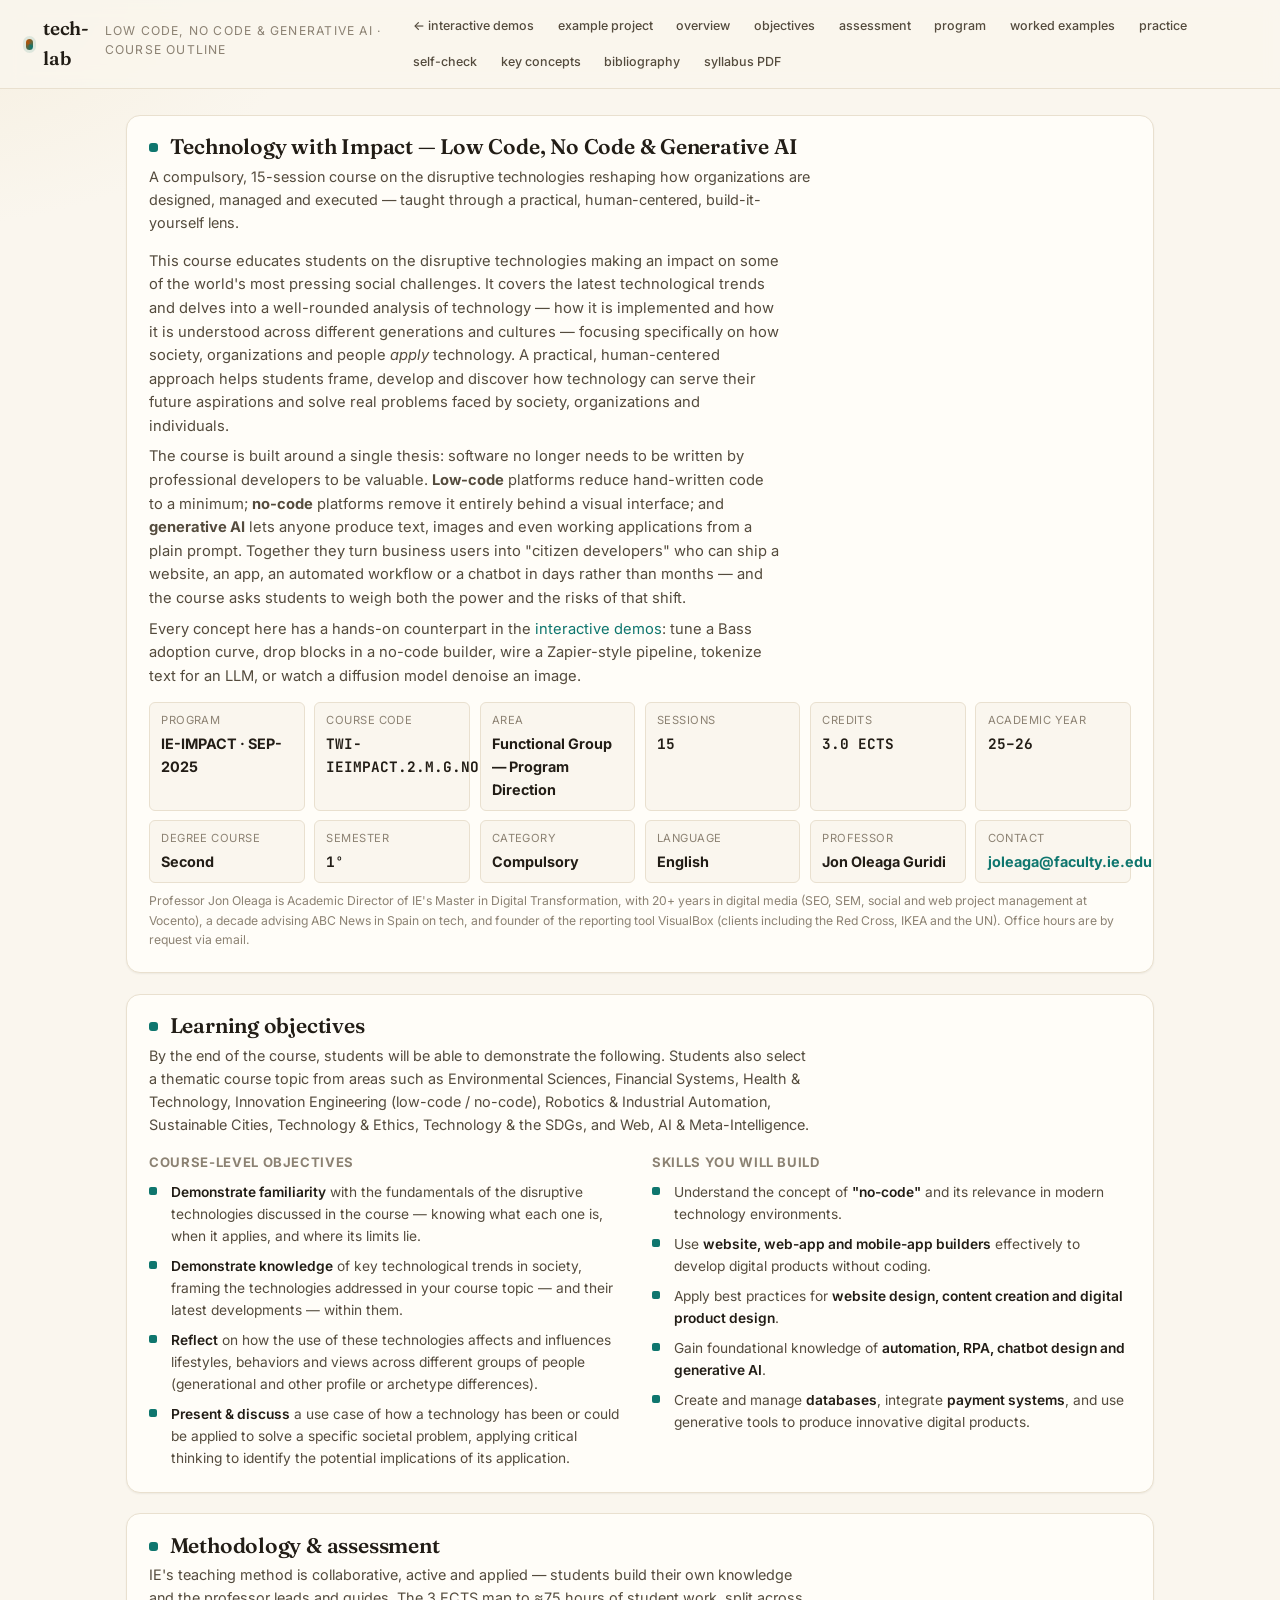
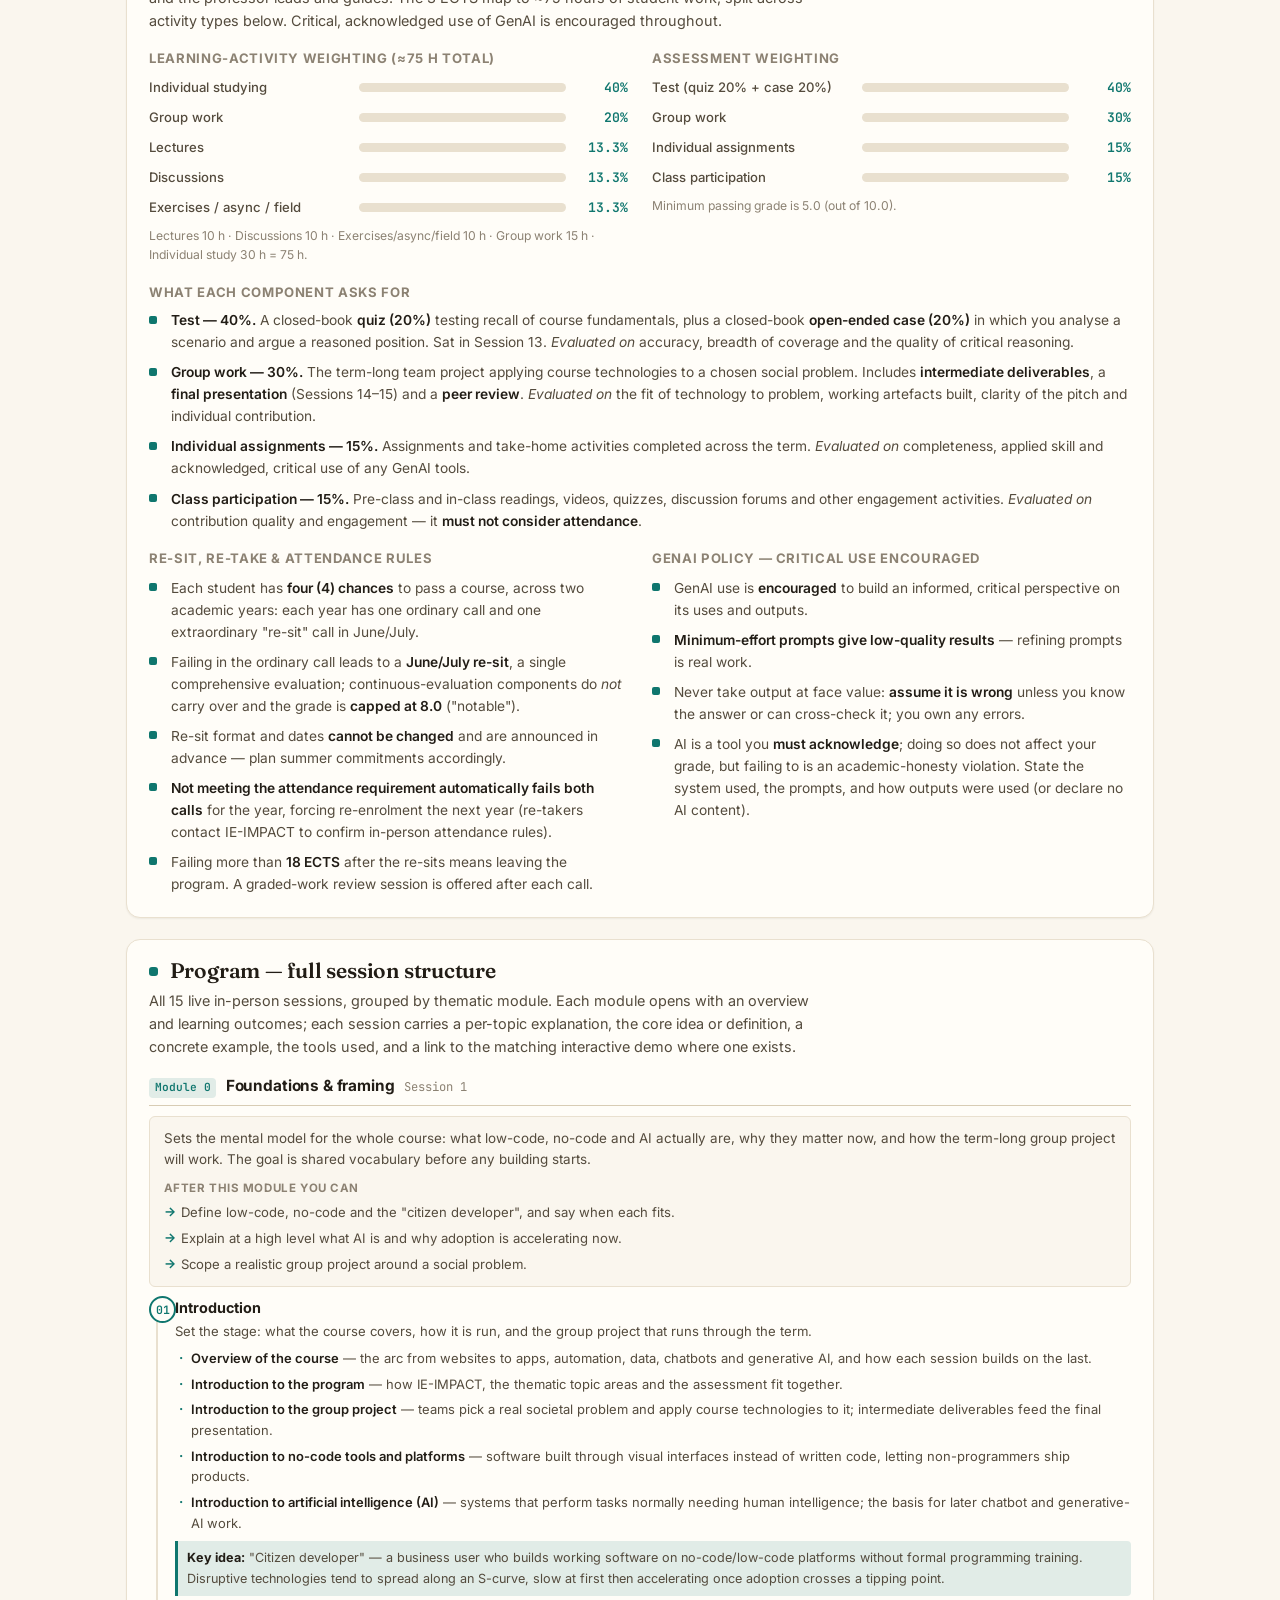
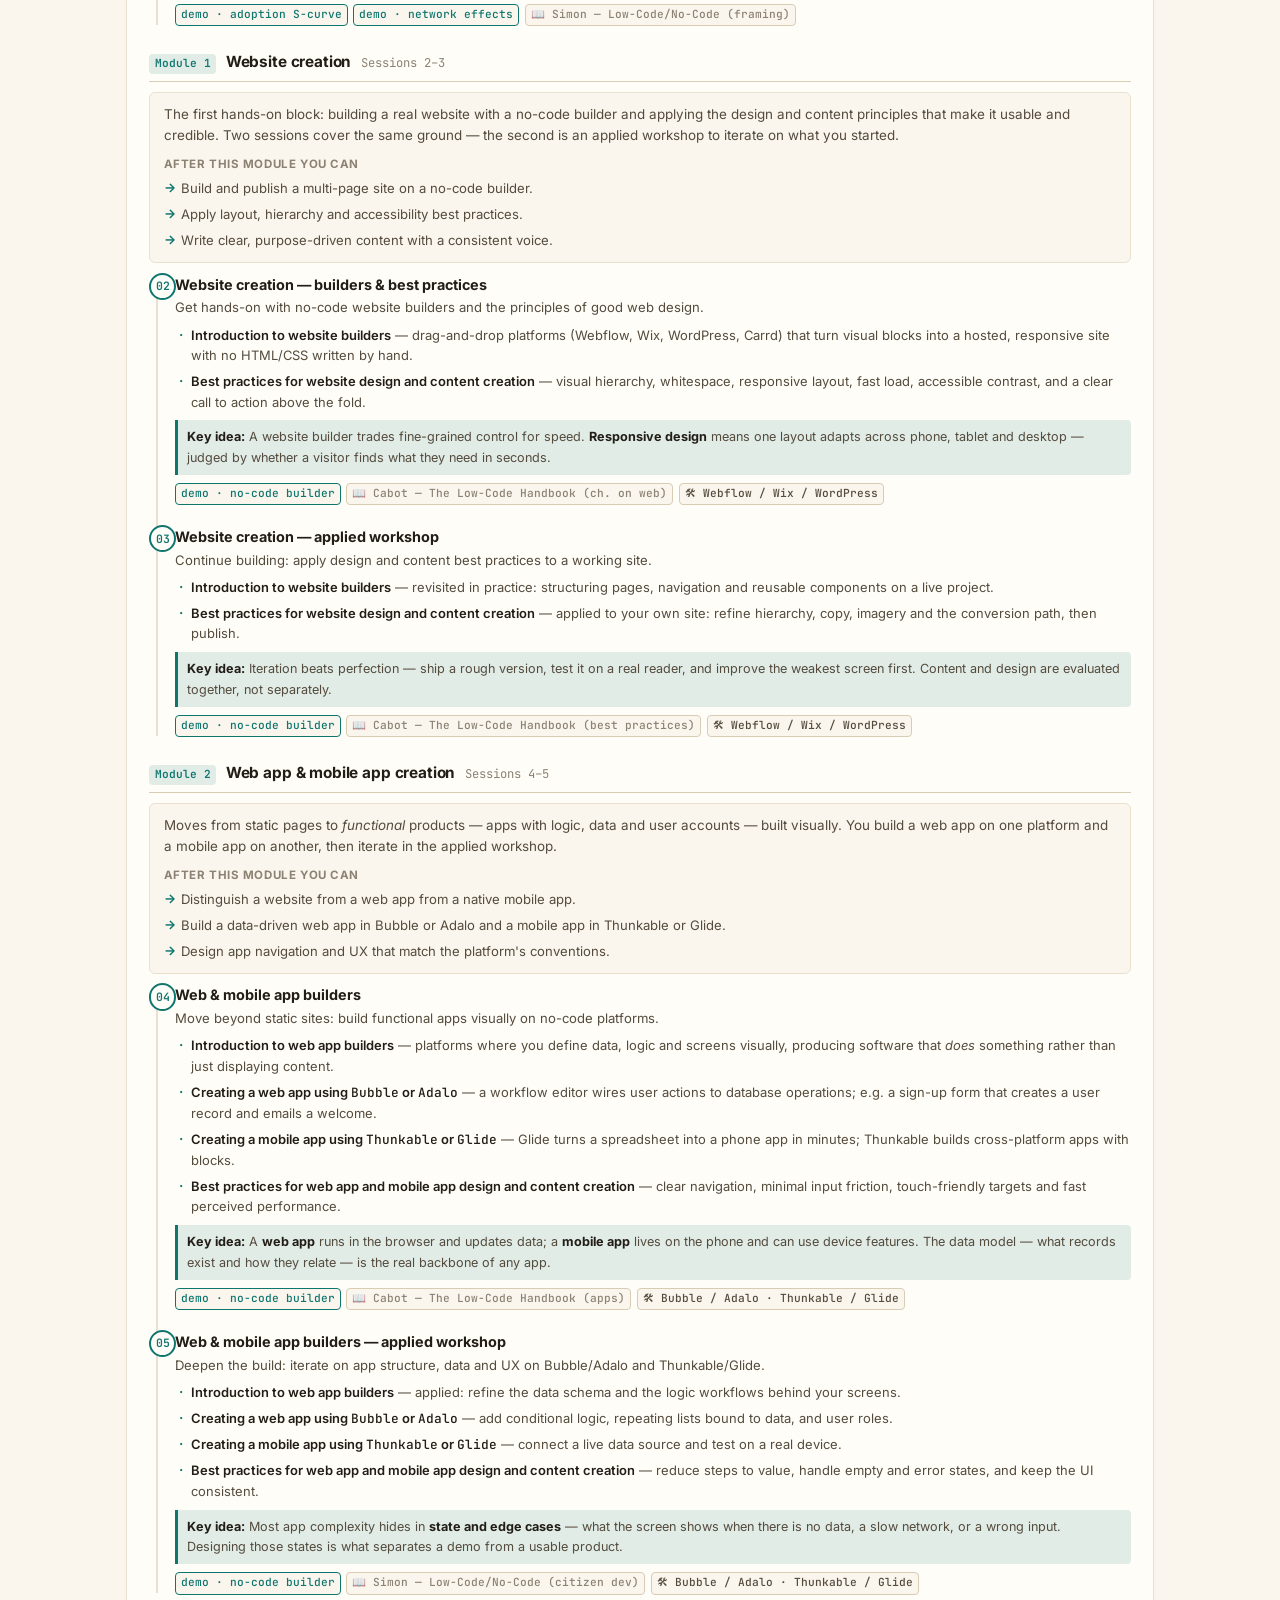
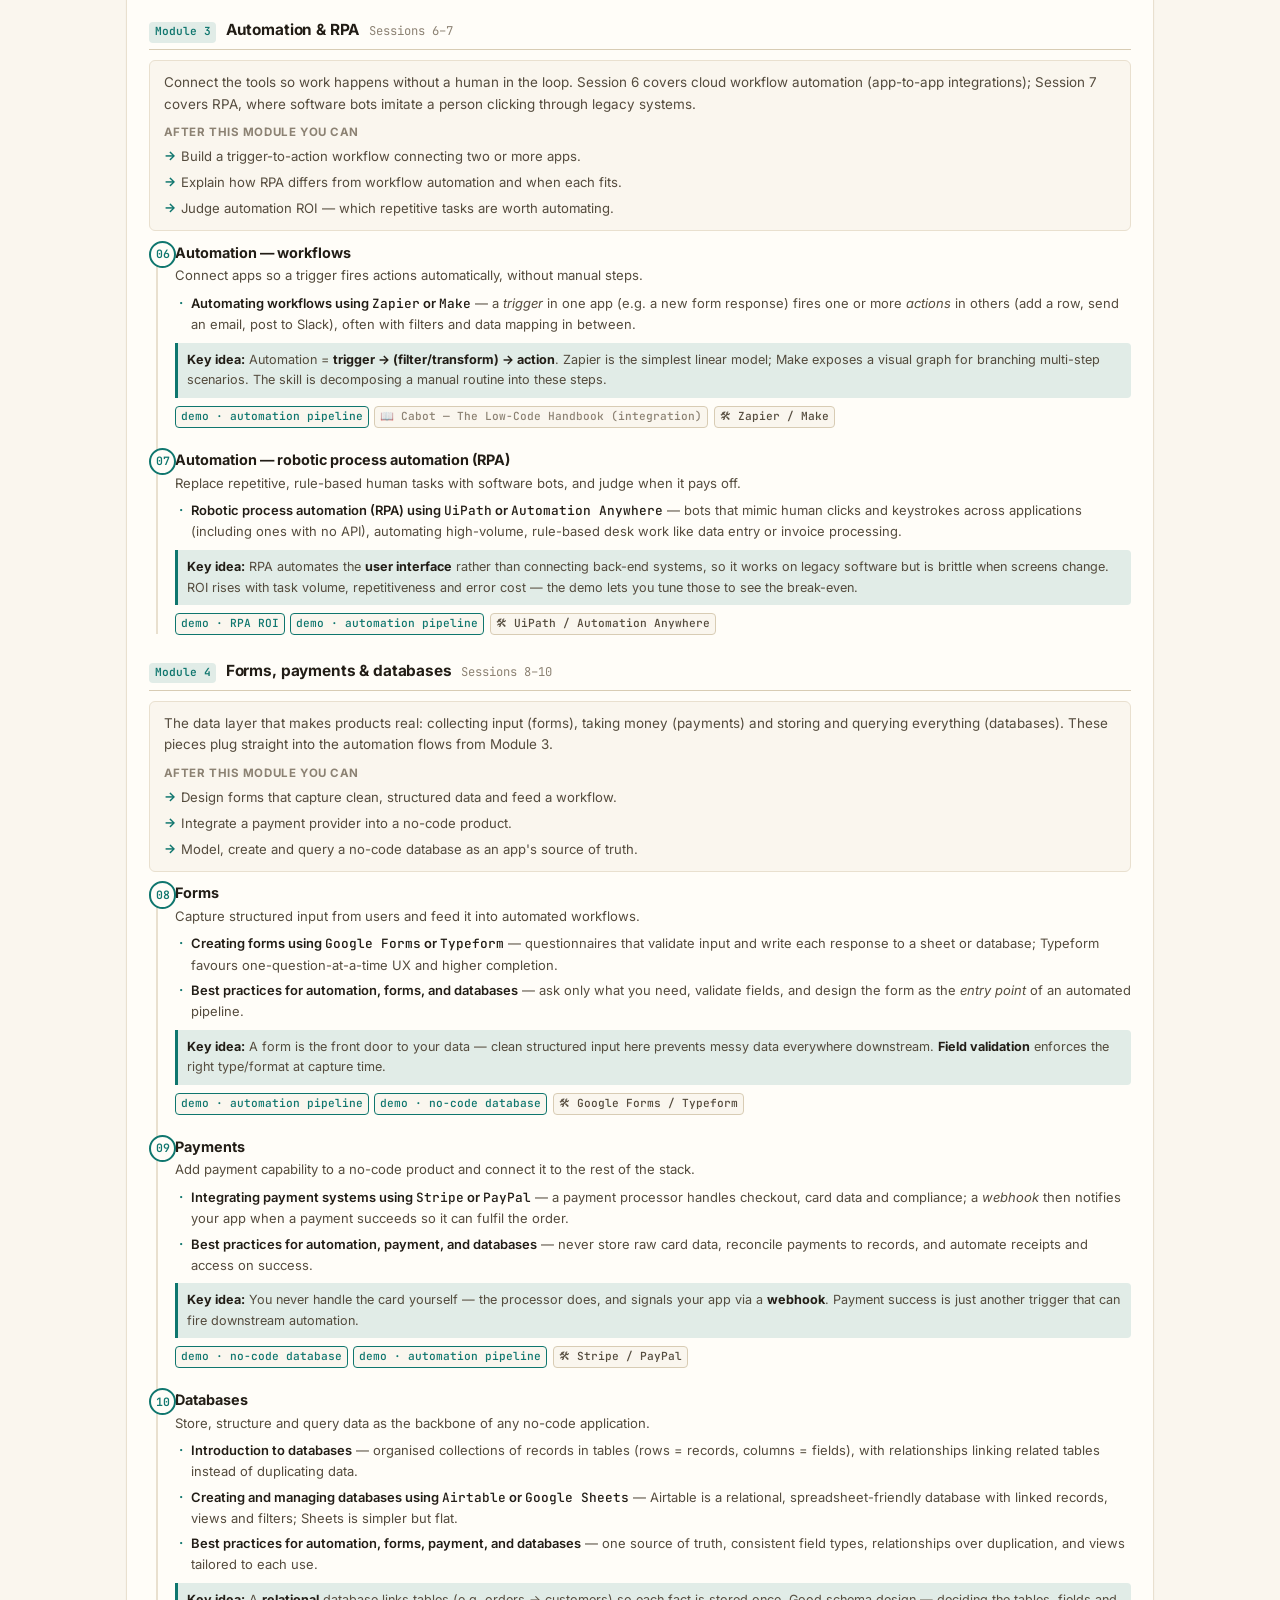
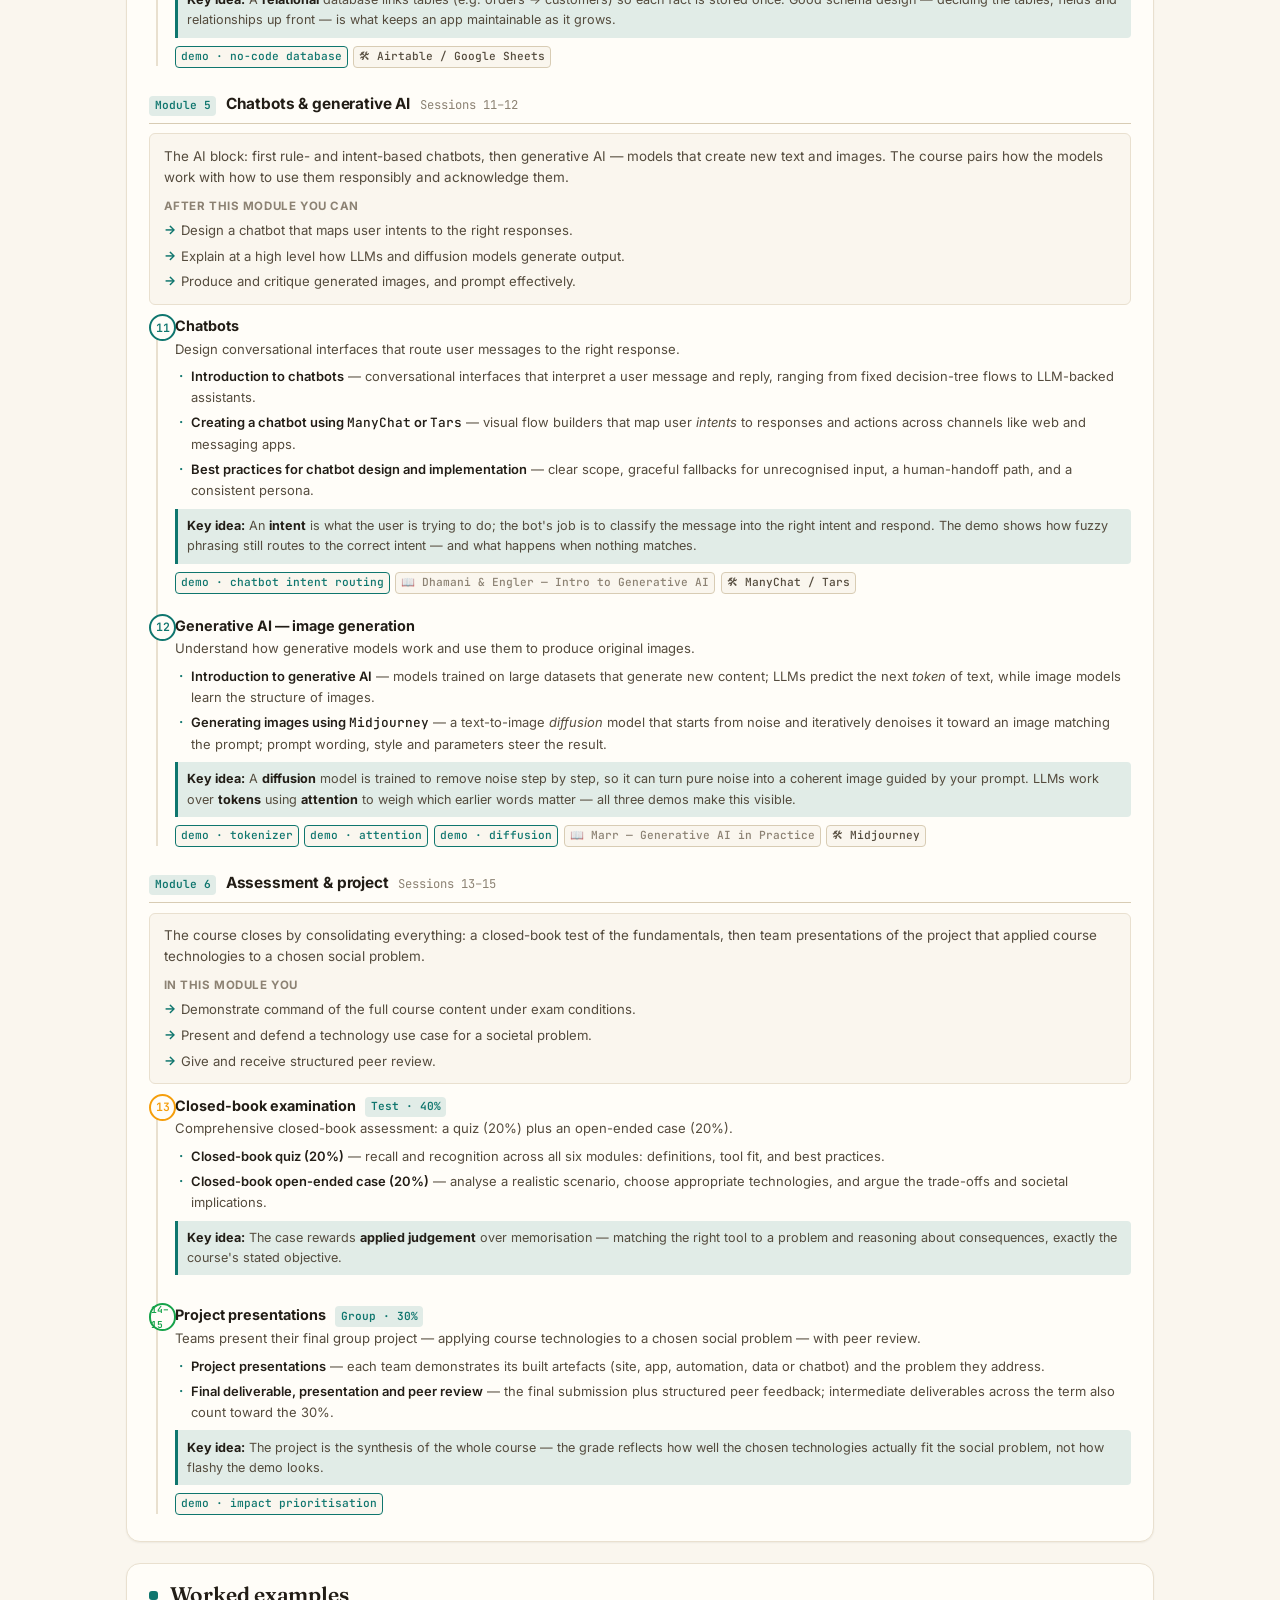
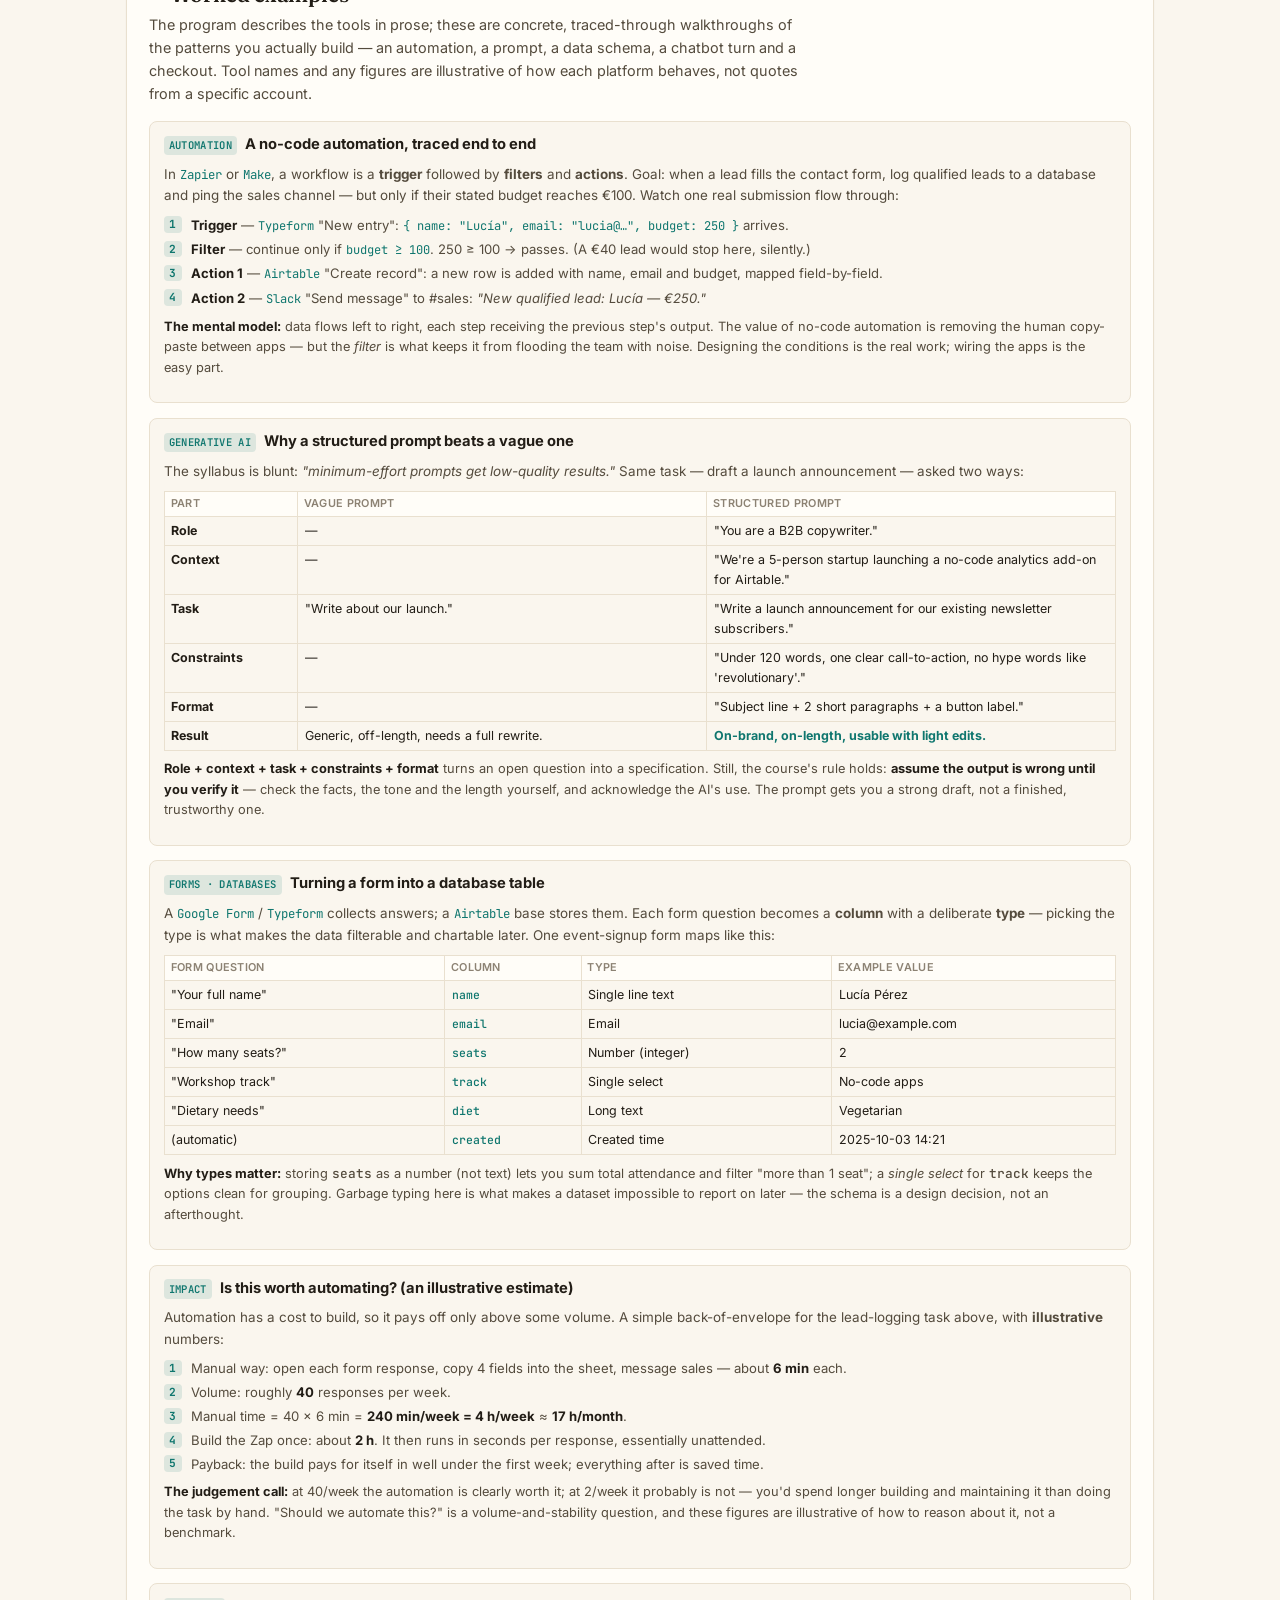
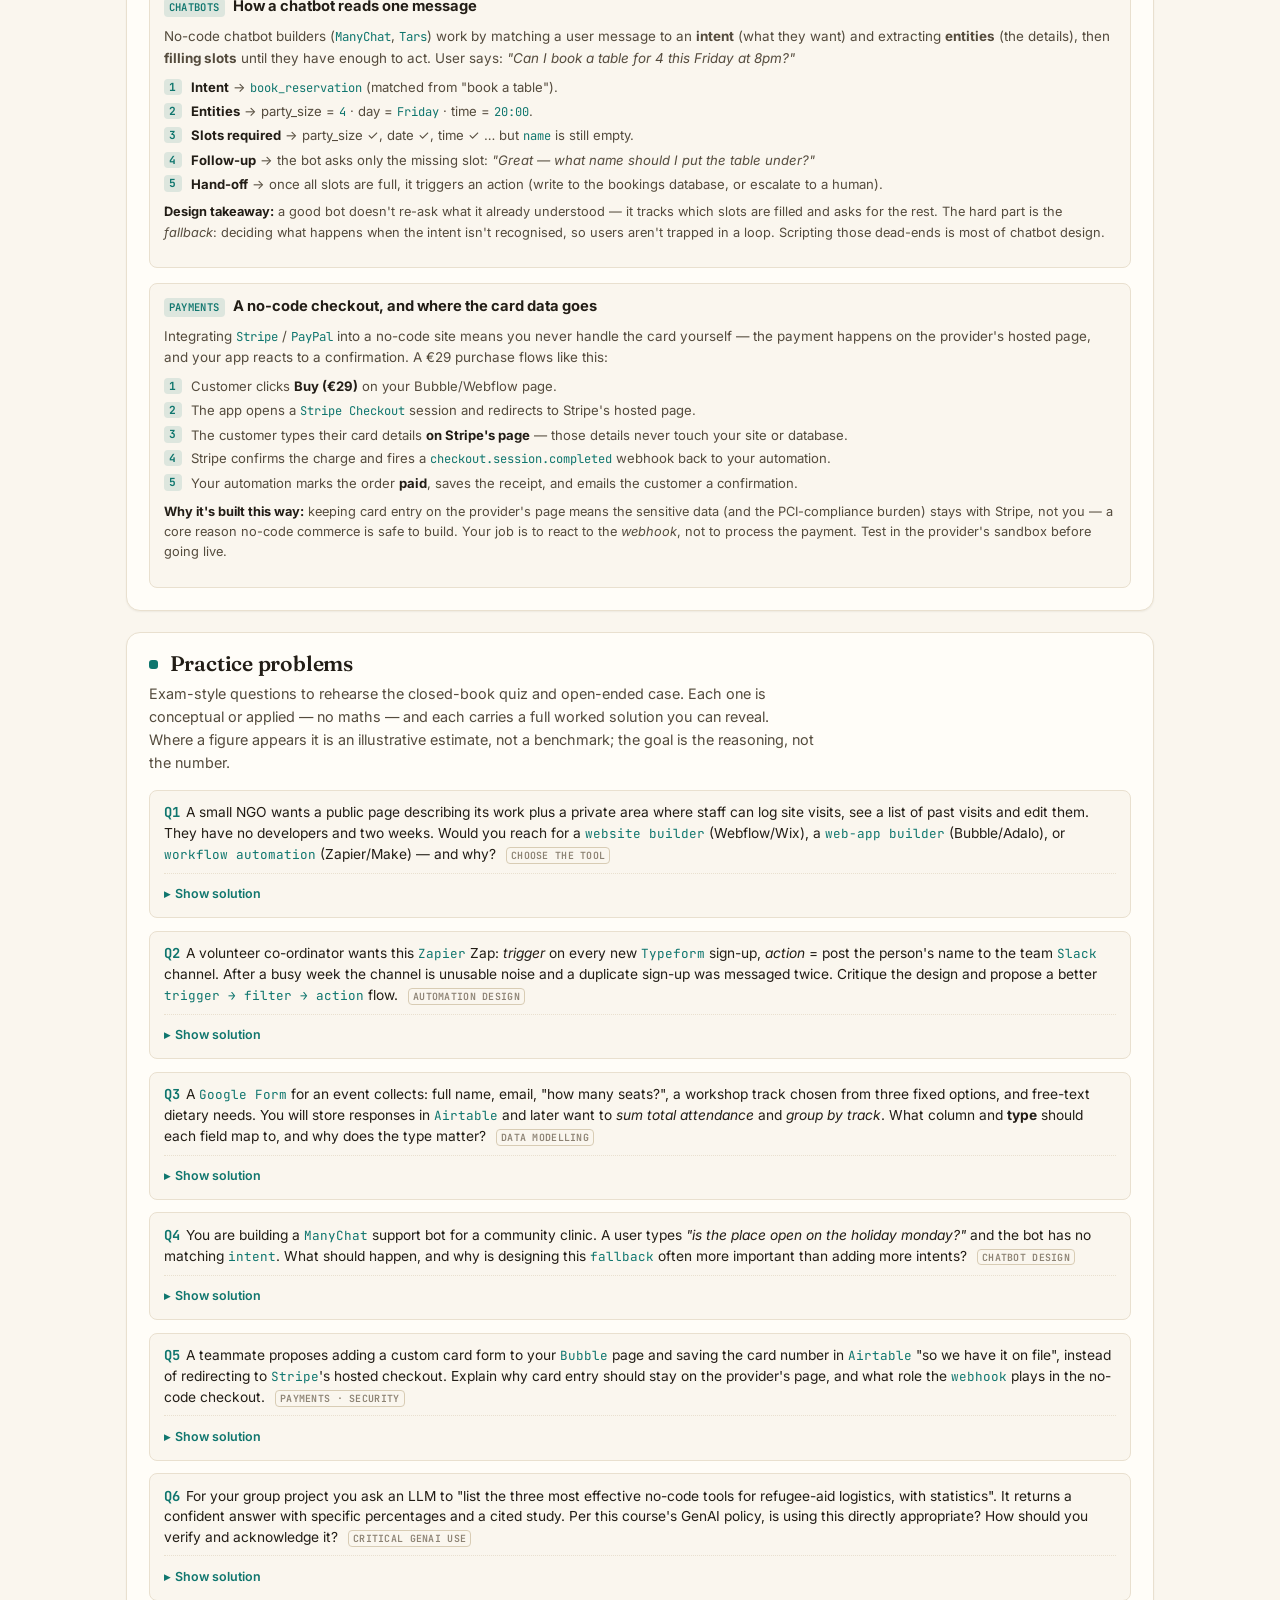
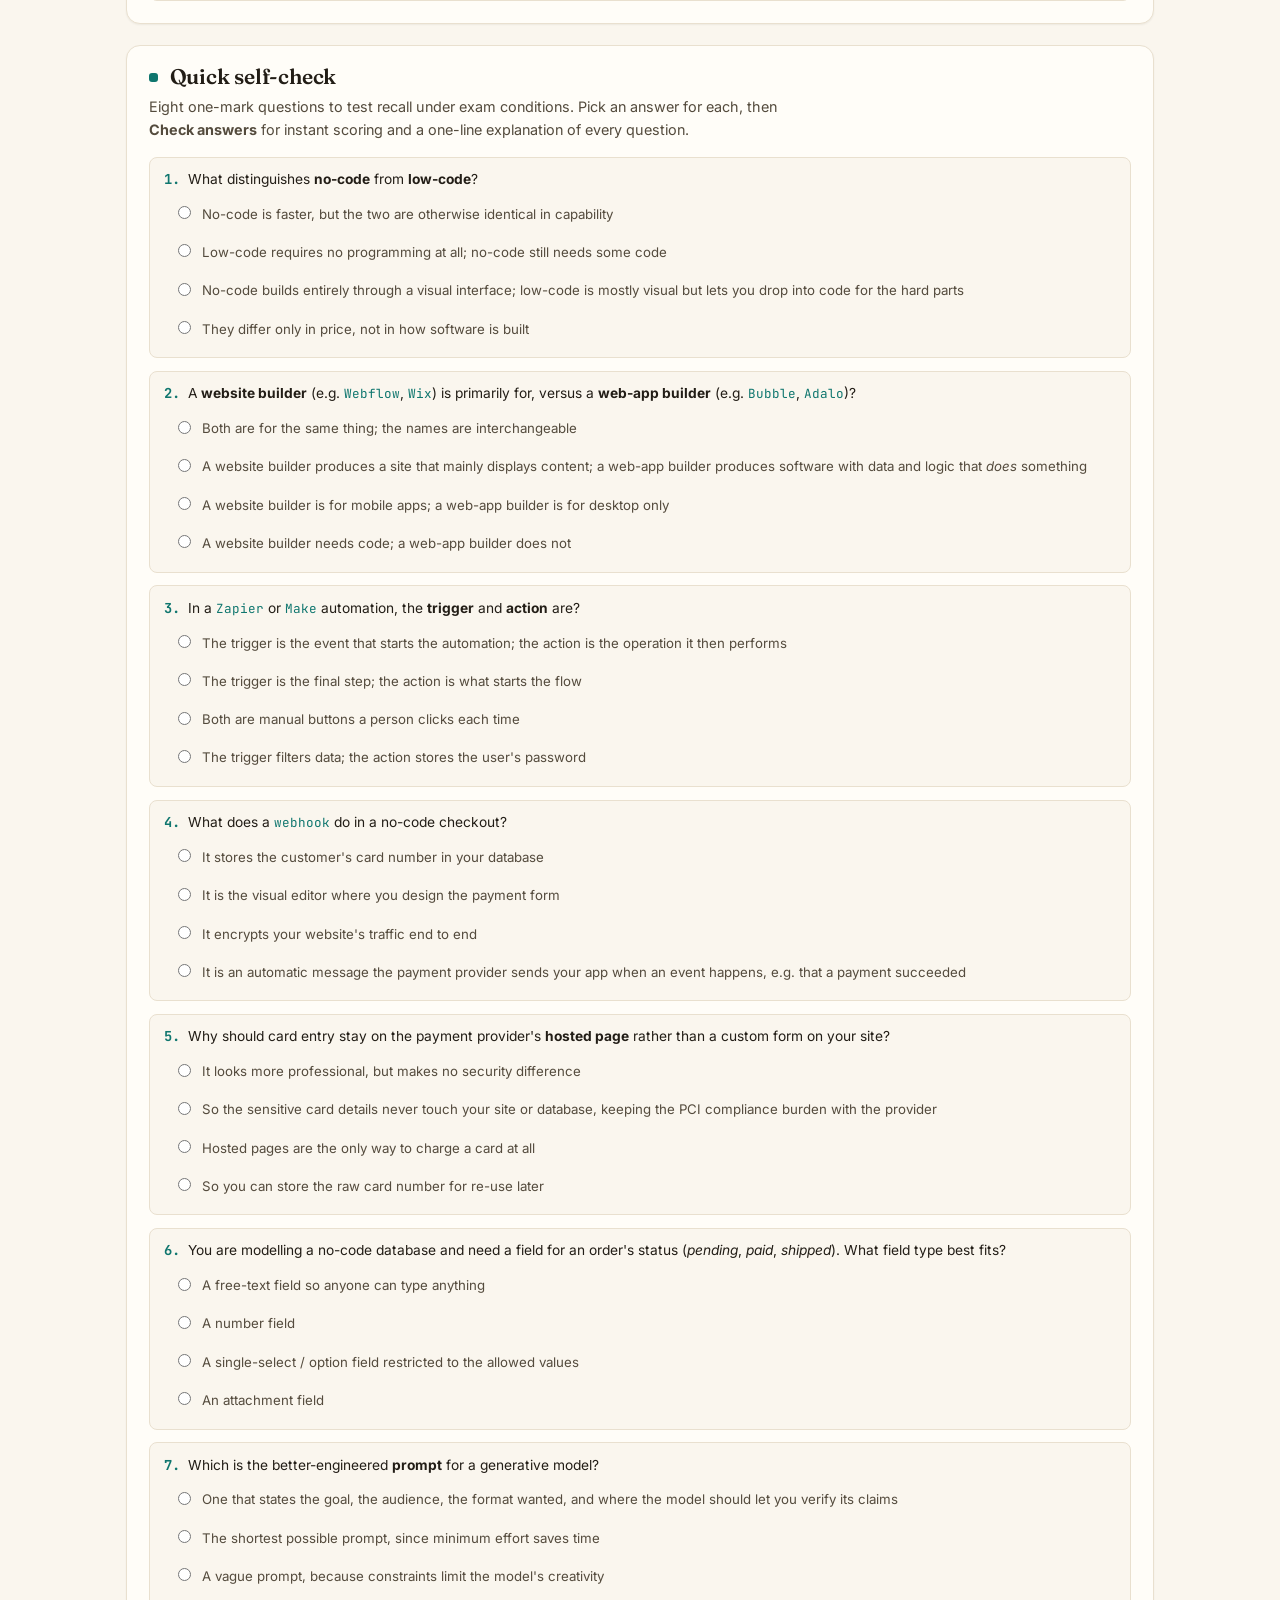
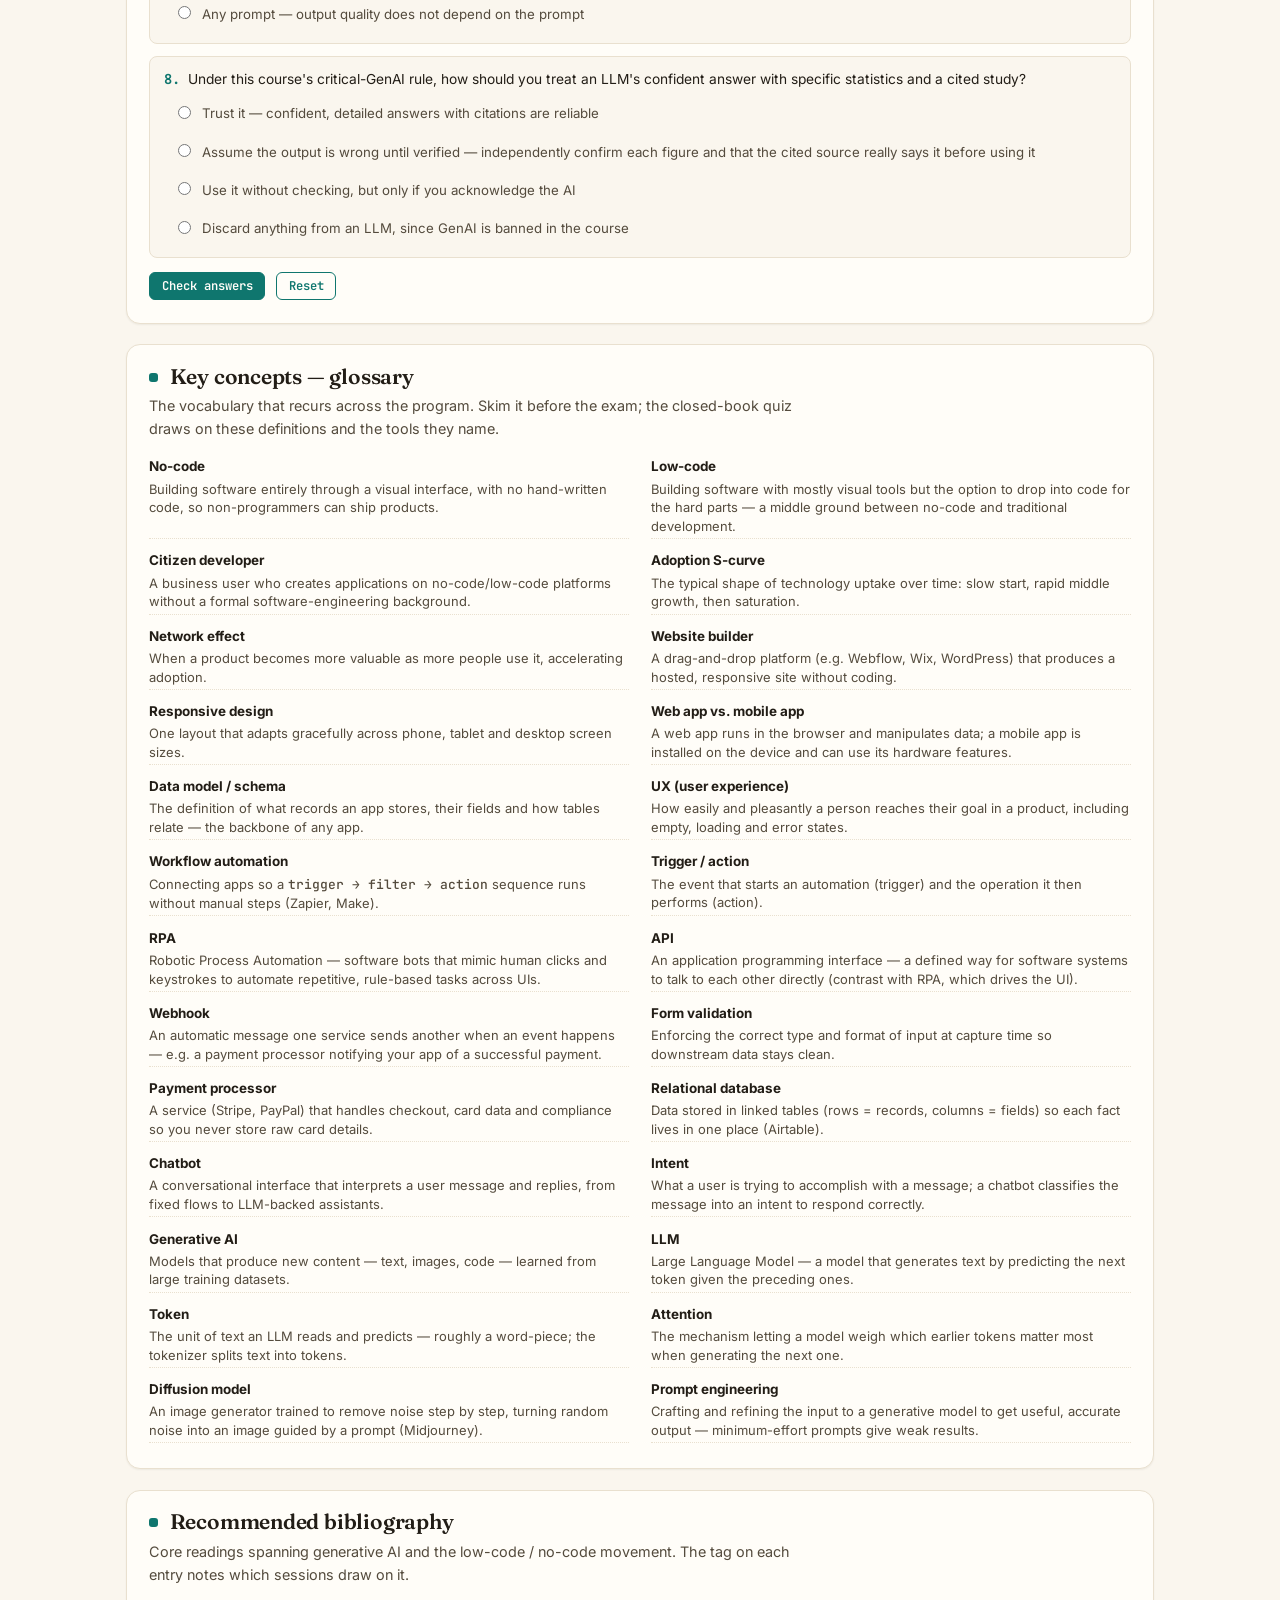
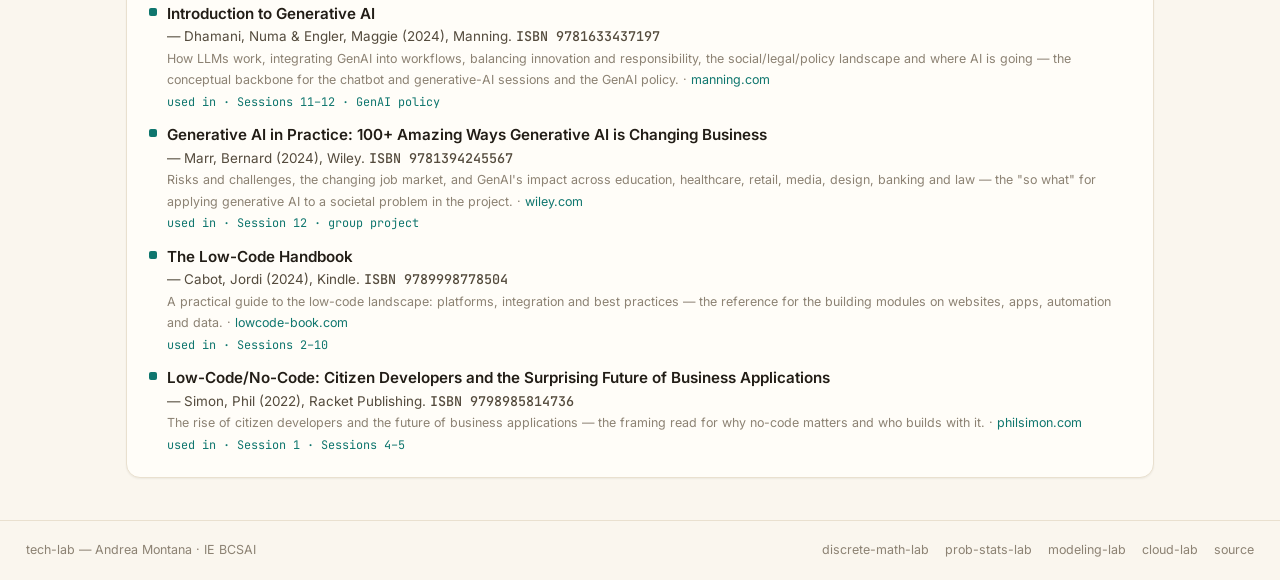
==== commit 86927b64: "Add interactive self-check quiz (8 scored MCQs with instant feedback + explanations)" ====
--- a/course.html
+++ b/course.html
@@ -192,6 +192,31 @@
       .ppsol .sol b { color: var(--ink); }
       .ppsol .ans { margin-top: 0.45rem; padding: 0.4rem 0.6rem; border-left: 2px solid var(--accent); background: var(--accent-soft); border-radius: 0 5px 5px 0; font-size: 0.82rem; color: var(--ink-soft); }
       .ppsol .ans b { color: var(--ink); }
+
+      /* self-check quiz */
+      .quiz { margin-top: 0.5rem; }
+      .quiz .q { border: 1px solid var(--rule); border-radius: 8px; padding: 0.7rem 0.85rem; margin-top: 0.8rem; background: var(--bg); }
+      .quiz .q:first-of-type { margin-top: 0.3rem; }
+      .quiz .qtext { font-size: 0.86rem; color: var(--ink); margin: 0 0 0.5rem; line-height: 1.5; }
+      .quiz .qtext .qn { font-family: var(--font-mono); font-weight: 700; color: var(--accent); margin-right: 0.3rem; }
+      .quiz .qtext code, .quiz .opt code, .quiz .explain code { font-family: var(--font-mono); font-size: 0.92em; color: var(--accent); }
+      .quiz .opts { display: flex; flex-direction: column; gap: 0.3rem; }
+      .quiz .opt { display: flex; align-items: flex-start; gap: 0.5rem; padding: 0.32rem 0.5rem; border: 1px solid transparent; border-radius: 6px; font-size: 0.83rem; color: var(--ink-soft); cursor: pointer; }
+      .quiz .opt:hover { background: var(--accent-soft); }
+      .quiz .opt input { margin-top: 0.15rem; accent-color: var(--accent); }
+      .quiz .opt.correct { border-color: var(--good, #16A34A); background: color-mix(in srgb, var(--good, #16A34A) 13%, transparent); color: var(--ink); font-weight: 600; }
+      .quiz .opt.wrong { border-color: var(--bad, #DC2626); background: color-mix(in srgb, var(--bad, #DC2626) 10%, transparent); }
+      .quiz .explain { margin: 0.5rem 0 0; padding: 0.4rem 0.6rem; font-size: 0.8rem; color: var(--ink-soft); border-left: 2px solid var(--accent); background: var(--accent-soft); border-radius: 0 5px 5px 0; display: none; }
+      .quiz .explain.show { display: block; }
+      .quiz .explain b { color: var(--ink); }
+      .quiz-actions { display: flex; align-items: center; gap: 0.7rem; margin-top: 0.9rem; flex-wrap: wrap; }
+      .qbtn { font-family: var(--font-mono); font-size: 0.76rem; font-weight: 600; padding: 0.42em 0.95em; border-radius: 6px; cursor: pointer; border: 1px solid var(--accent); }
+      .qbtn.check { background: var(--accent); color: var(--paper); }
+      .qbtn.check:hover { filter: brightness(1.08); }
+      .qbtn.reset { background: transparent; color: var(--accent); }
+      .qbtn.reset:hover { background: var(--accent-soft); }
+      .quiz .score { font-family: var(--font-mono); font-weight: 700; font-size: 0.88rem; color: var(--accent); }
+      .quiz .score[hidden] { display: none; }
     </style>
   </head>
   <body>
@@ -209,6 +234,7 @@
         <a href="#program">program</a>
         <a href="#examples">worked examples</a>
         <a href="#practice">practice</a>
+        <a href="#quiz">self-check</a>
         <a href="#concepts">key concepts</a>
         <a href="#biblio">bibliography</a>
         <a href="./SYLLABUS.pdf" target="_blank">syllabus PDF</a>
@@ -979,6 +1005,141 @@
               statistics as wrong by default.</div>
           </details>
         </div>
+      </section>
+
+      <!-- QUICK SELF-CHECK QUIZ ----------------------------------------- -->
+      <section class="demo" id="quiz">
+        <h2>Quick self-check</h2>
+        <p class="cap">Eight one-mark questions to test recall under exam conditions. Pick an answer for each, then <b>Check answers</b> for instant scoring and a one-line explanation of every question.</p>
+        <form class="quiz">
+          <div class="q" data-answer="c">
+            <p class="qtext"><span class="qn">1.</span> What distinguishes <b>no-code</b> from <b>low-code</b>?</p>
+            <div class="opts">
+              <label class="opt"><input type="radio" name="q1" value="a"><span>No-code is faster, but the two are otherwise identical in capability</span></label>
+              <label class="opt"><input type="radio" name="q1" value="b"><span>Low-code requires no programming at all; no-code still needs some code</span></label>
+              <label class="opt"><input type="radio" name="q1" value="c"><span>No-code builds entirely through a visual interface; low-code is mostly visual but lets you drop into code for the hard parts</span></label>
+              <label class="opt"><input type="radio" name="q1" value="d"><span>They differ only in price, not in how software is built</span></label>
+            </div>
+            <p class="explain"><b>Answer.</b> No-code removes hand-written code entirely behind a visual interface; low-code is the middle ground where you can drop into code when needed.</p>
+          </div>
+
+          <div class="q" data-answer="b">
+            <p class="qtext"><span class="qn">2.</span> A <b>website builder</b> (e.g. <code>Webflow</code>, <code>Wix</code>) is primarily for, versus a <b>web-app builder</b> (e.g. <code>Bubble</code>, <code>Adalo</code>)?</p>
+            <div class="opts">
+              <label class="opt"><input type="radio" name="q2" value="a"><span>Both are for the same thing; the names are interchangeable</span></label>
+              <label class="opt"><input type="radio" name="q2" value="b"><span>A website builder produces a site that mainly displays content; a web-app builder produces software with data and logic that <i>does</i> something</span></label>
+              <label class="opt"><input type="radio" name="q2" value="c"><span>A website builder is for mobile apps; a web-app builder is for desktop only</span></label>
+              <label class="opt"><input type="radio" name="q2" value="d"><span>A website builder needs code; a web-app builder does not</span></label>
+            </div>
+            <p class="explain"><b>Answer.</b> Website builders make sites that mostly present content; web-app builders define data, logic and screens so the product performs actions, not just displays.</p>
+          </div>
+
+          <div class="q" data-answer="a">
+            <p class="qtext"><span class="qn">3.</span> In a <code>Zapier</code> or <code>Make</code> automation, the <b>trigger</b> and <b>action</b> are?</p>
+            <div class="opts">
+              <label class="opt"><input type="radio" name="q3" value="a"><span>The trigger is the event that starts the automation; the action is the operation it then performs</span></label>
+              <label class="opt"><input type="radio" name="q3" value="b"><span>The trigger is the final step; the action is what starts the flow</span></label>
+              <label class="opt"><input type="radio" name="q3" value="c"><span>Both are manual buttons a person clicks each time</span></label>
+              <label class="opt"><input type="radio" name="q3" value="d"><span>The trigger filters data; the action stores the user's password</span></label>
+            </div>
+            <p class="explain"><b>Answer.</b> Automation follows trigger → (filter/transform) → action: an event fires the flow (trigger) and the flow then performs operations (actions).</p>
+          </div>
+
+          <div class="q" data-answer="d">
+            <p class="qtext"><span class="qn">4.</span> What does a <code>webhook</code> do in a no-code checkout?</p>
+            <div class="opts">
+              <label class="opt"><input type="radio" name="q4" value="a"><span>It stores the customer's card number in your database</span></label>
+              <label class="opt"><input type="radio" name="q4" value="b"><span>It is the visual editor where you design the payment form</span></label>
+              <label class="opt"><input type="radio" name="q4" value="c"><span>It encrypts your website's traffic end to end</span></label>
+              <label class="opt"><input type="radio" name="q4" value="d"><span>It is an automatic message the payment provider sends your app when an event happens, e.g. that a payment succeeded</span></label>
+            </div>
+            <p class="explain"><b>Answer.</b> A webhook is the provider's automatic "this happened" signal (e.g. <code>checkout.session.completed</code>) that lets your app react — marking the order paid and fulfilling it.</p>
+          </div>
+
+          <div class="q" data-answer="b">
+            <p class="qtext"><span class="qn">5.</span> Why should card entry stay on the payment provider's <b>hosted page</b> rather than a custom form on your site?</p>
+            <div class="opts">
+              <label class="opt"><input type="radio" name="q5" value="a"><span>It looks more professional, but makes no security difference</span></label>
+              <label class="opt"><input type="radio" name="q5" value="b"><span>So the sensitive card details never touch your site or database, keeping the PCI compliance burden with the provider</span></label>
+              <label class="opt"><input type="radio" name="q5" value="c"><span>Hosted pages are the only way to charge a card at all</span></label>
+              <label class="opt"><input type="radio" name="q5" value="d"><span>So you can store the raw card number for re-use later</span></label>
+            </div>
+            <p class="explain"><b>Answer.</b> Keeping entry on the provider's hosted page means raw card data never reaches your stack, so the compliance and liability burden stays with the provider — never store raw card numbers.</p>
+          </div>
+
+          <div class="q" data-answer="c">
+            <p class="qtext"><span class="qn">6.</span> You are modelling a no-code database and need a field for an order's status (<i>pending</i>, <i>paid</i>, <i>shipped</i>). What field type best fits?</p>
+            <div class="opts">
+              <label class="opt"><input type="radio" name="q6" value="a"><span>A free-text field so anyone can type anything</span></label>
+              <label class="opt"><input type="radio" name="q6" value="b"><span>A number field</span></label>
+              <label class="opt"><input type="radio" name="q6" value="c"><span>A single-select / option field restricted to the allowed values</span></label>
+              <label class="opt"><input type="radio" name="q6" value="d"><span>An attachment field</span></label>
+            </div>
+            <p class="explain"><b>Answer.</b> A fixed set of states fits a single-select/option field, which constrains input to valid values and keeps the data consistent — free text invites typos and messy data.</p>
+          </div>
+
+          <div class="q" data-answer="a">
+            <p class="qtext"><span class="qn">7.</span> Which is the better-engineered <b>prompt</b> for a generative model?</p>
+            <div class="opts">
+              <label class="opt"><input type="radio" name="q7" value="a"><span>One that states the goal, the audience, the format wanted, and where the model should let you verify its claims</span></label>
+              <label class="opt"><input type="radio" name="q7" value="b"><span>The shortest possible prompt, since minimum effort saves time</span></label>
+              <label class="opt"><input type="radio" name="q7" value="c"><span>A vague prompt, because constraints limit the model's creativity</span></label>
+              <label class="opt"><input type="radio" name="q7" value="d"><span>Any prompt — output quality does not depend on the prompt</span></label>
+            </div>
+            <p class="explain"><b>Answer.</b> A good prompt is specific about goal, audience and format; minimum-effort prompts give low-quality results, so refining the prompt is real work.</p>
+          </div>
+
+          <div class="q" data-answer="b">
+            <p class="qtext"><span class="qn">8.</span> Under this course's critical-GenAI rule, how should you treat an LLM's confident answer with specific statistics and a cited study?</p>
+            <div class="opts">
+              <label class="opt"><input type="radio" name="q8" value="a"><span>Trust it — confident, detailed answers with citations are reliable</span></label>
+              <label class="opt"><input type="radio" name="q8" value="b"><span>Assume the output is wrong until verified — independently confirm each figure and that the cited source really says it before using it</span></label>
+              <label class="opt"><input type="radio" name="q8" value="c"><span>Use it without checking, but only if you acknowledge the AI</span></label>
+              <label class="opt"><input type="radio" name="q8" value="d"><span>Discard anything from an LLM, since GenAI is banned in the course</span></label>
+            </div>
+            <p class="explain"><b>Answer.</b> The policy says assume the output is wrong unless you know the answer or can cross-check it — confident figures and citations are exactly where models hallucinate, and you own any error that ships.</p>
+          </div>
+
+          <div class="quiz-actions">
+            <button type="button" class="qbtn check">Check answers</button>
+            <button type="button" class="qbtn reset">Reset</button>
+            <span class="score" hidden></span>
+          </div>
+        </form>
+        <script>
+          (function () {
+            var form = document.querySelector('#quiz .quiz');
+            if (!form) return;
+            var qs = form.querySelectorAll('.q');
+            var scoreEl = form.querySelector('.score');
+            form.querySelector('.check').addEventListener('click', function () {
+              var correct = 0;
+              qs.forEach(function (q) {
+                var ans = q.getAttribute('data-answer');
+                var chosen = q.querySelector('input:checked');
+                q.querySelectorAll('.opt').forEach(function (opt) {
+                  opt.classList.remove('correct', 'wrong');
+                  if (opt.querySelector('input').value === ans) opt.classList.add('correct');
+                  else if (chosen && opt.contains(chosen)) opt.classList.add('wrong');
+                });
+                if (chosen && chosen.value === ans) correct++;
+                var ex = q.querySelector('.explain');
+                if (ex) ex.classList.add('show');
+              });
+              scoreEl.textContent = 'Score: ' + correct + ' / ' + qs.length;
+              scoreEl.hidden = false;
+            });
+            form.querySelector('.reset').addEventListener('click', function () {
+              form.reset();
+              qs.forEach(function (q) {
+                q.querySelectorAll('.opt').forEach(function (o) { o.classList.remove('correct', 'wrong'); });
+                var ex = q.querySelector('.explain');
+                if (ex) ex.classList.remove('show');
+              });
+              scoreEl.hidden = true;
+            });
+          })();
+        </script>
       </section>
 
       <!-- KEY CONCEPTS GLOSSARY ----------------------------------------- -->
